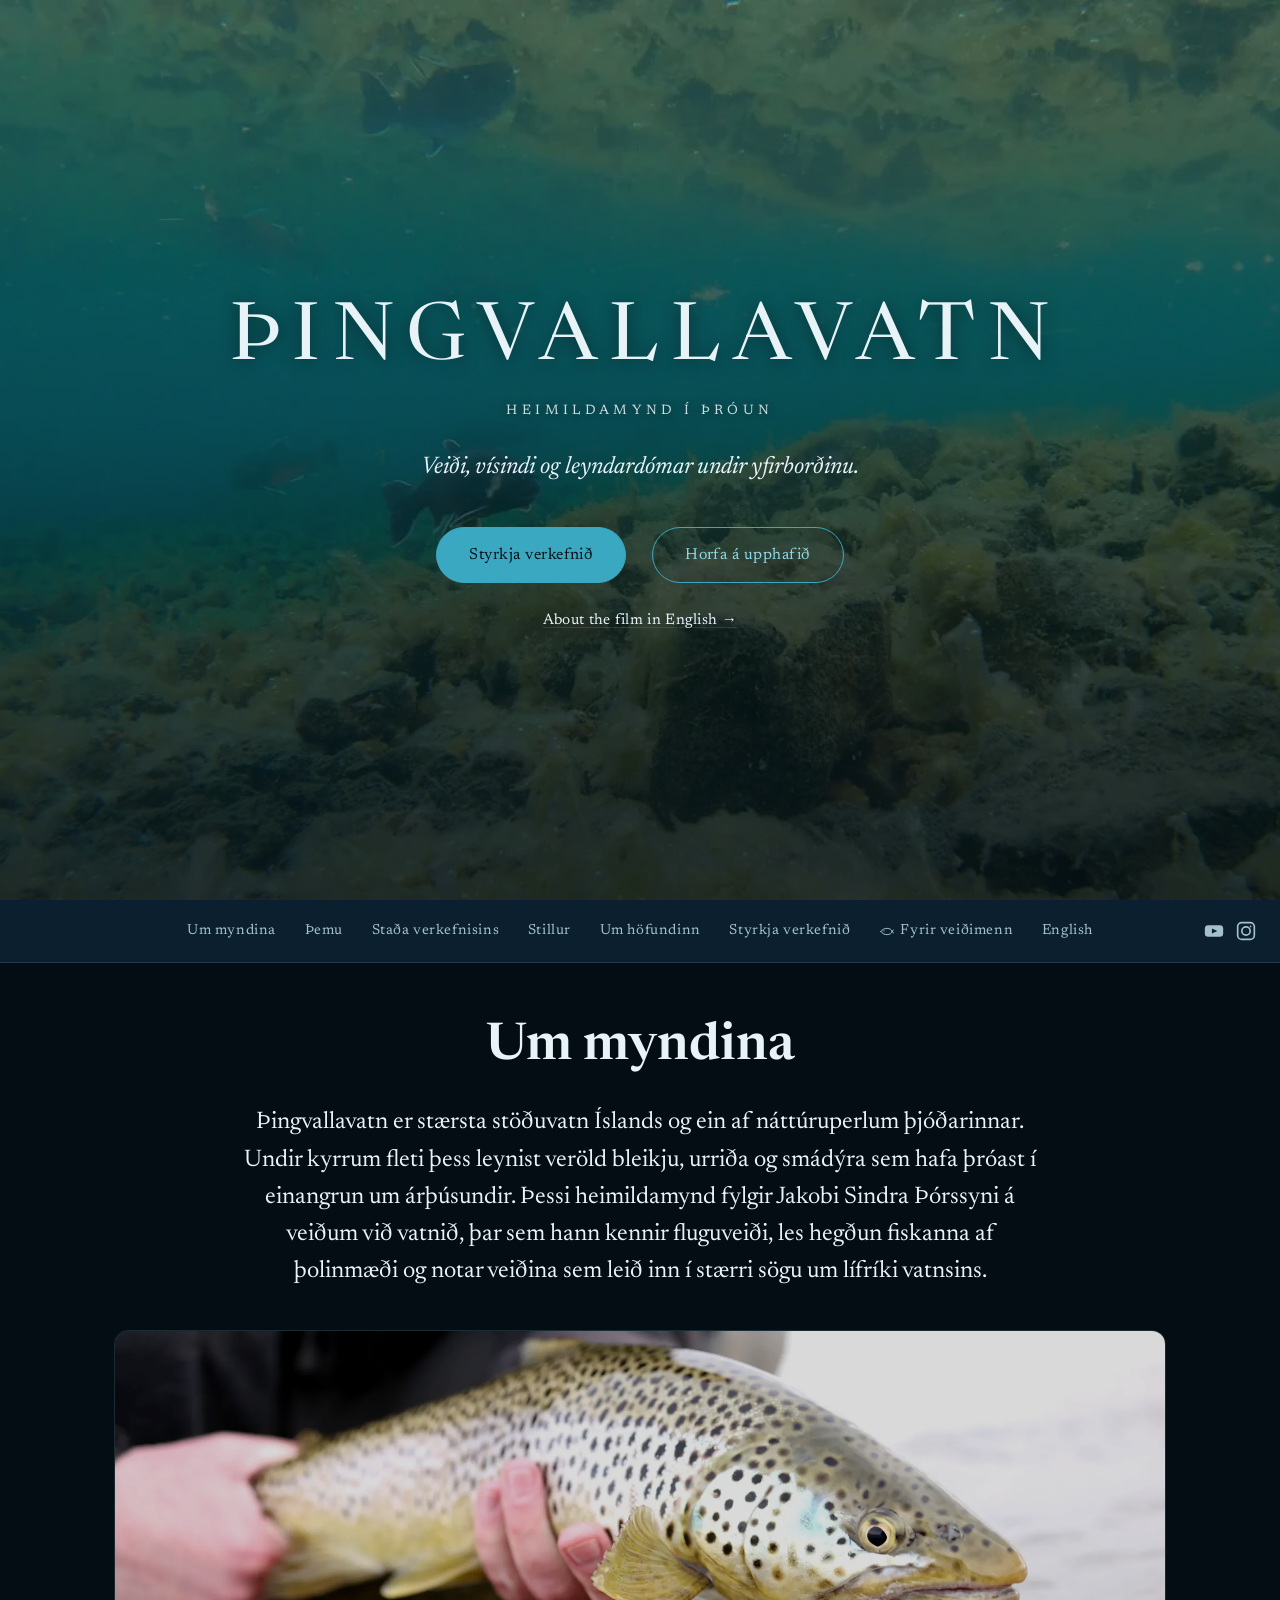
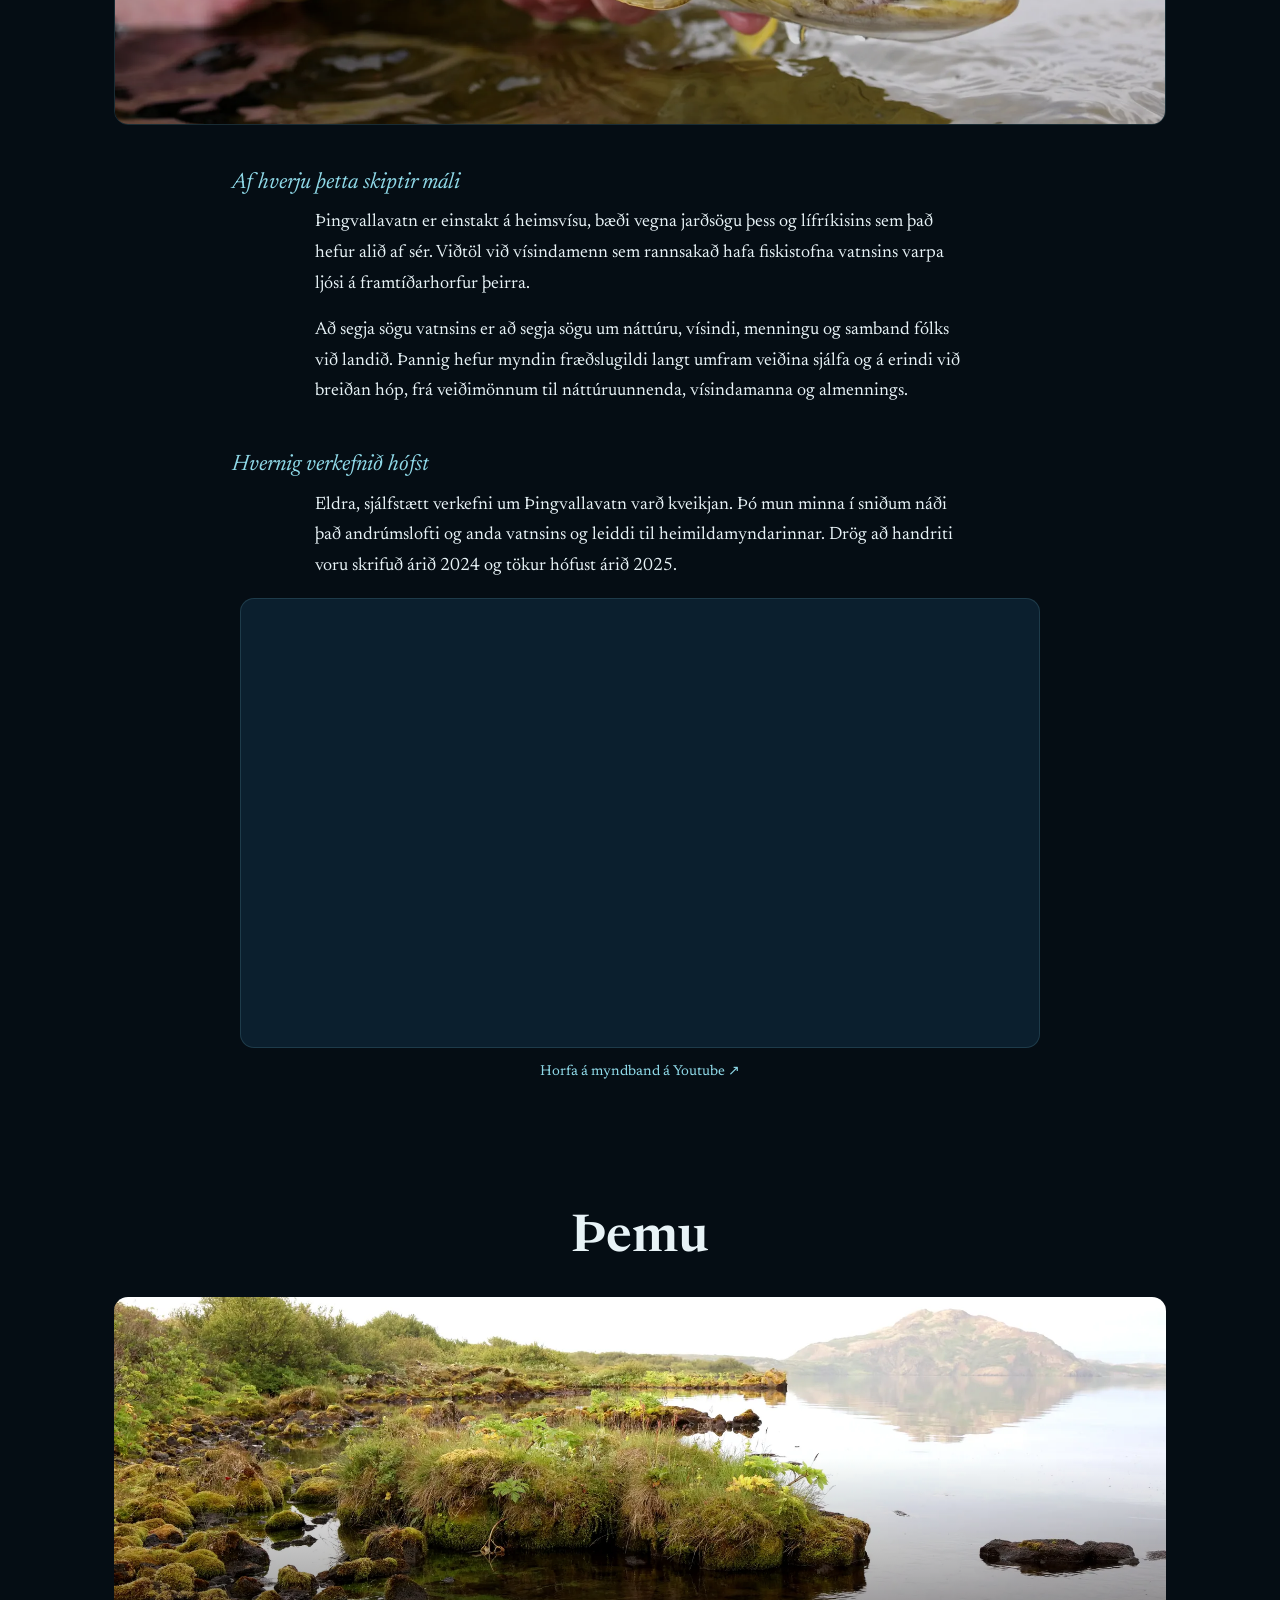
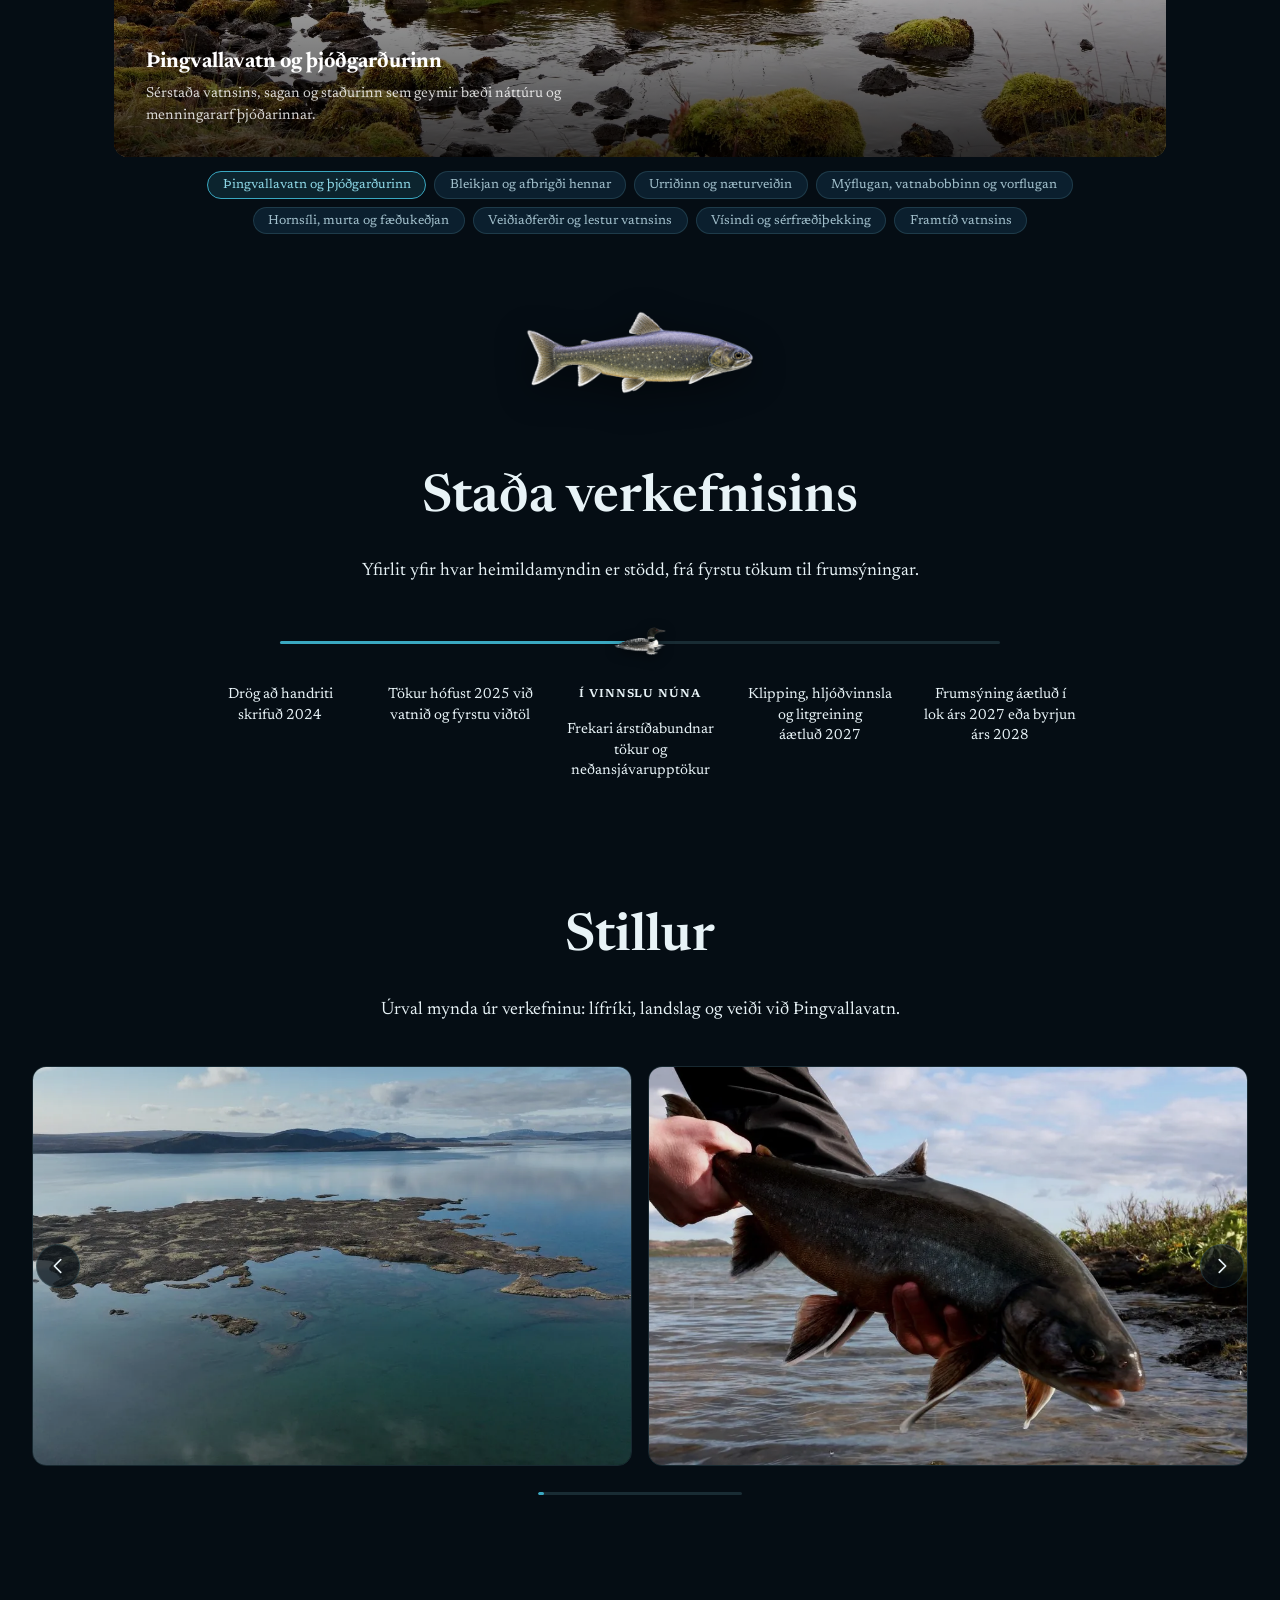
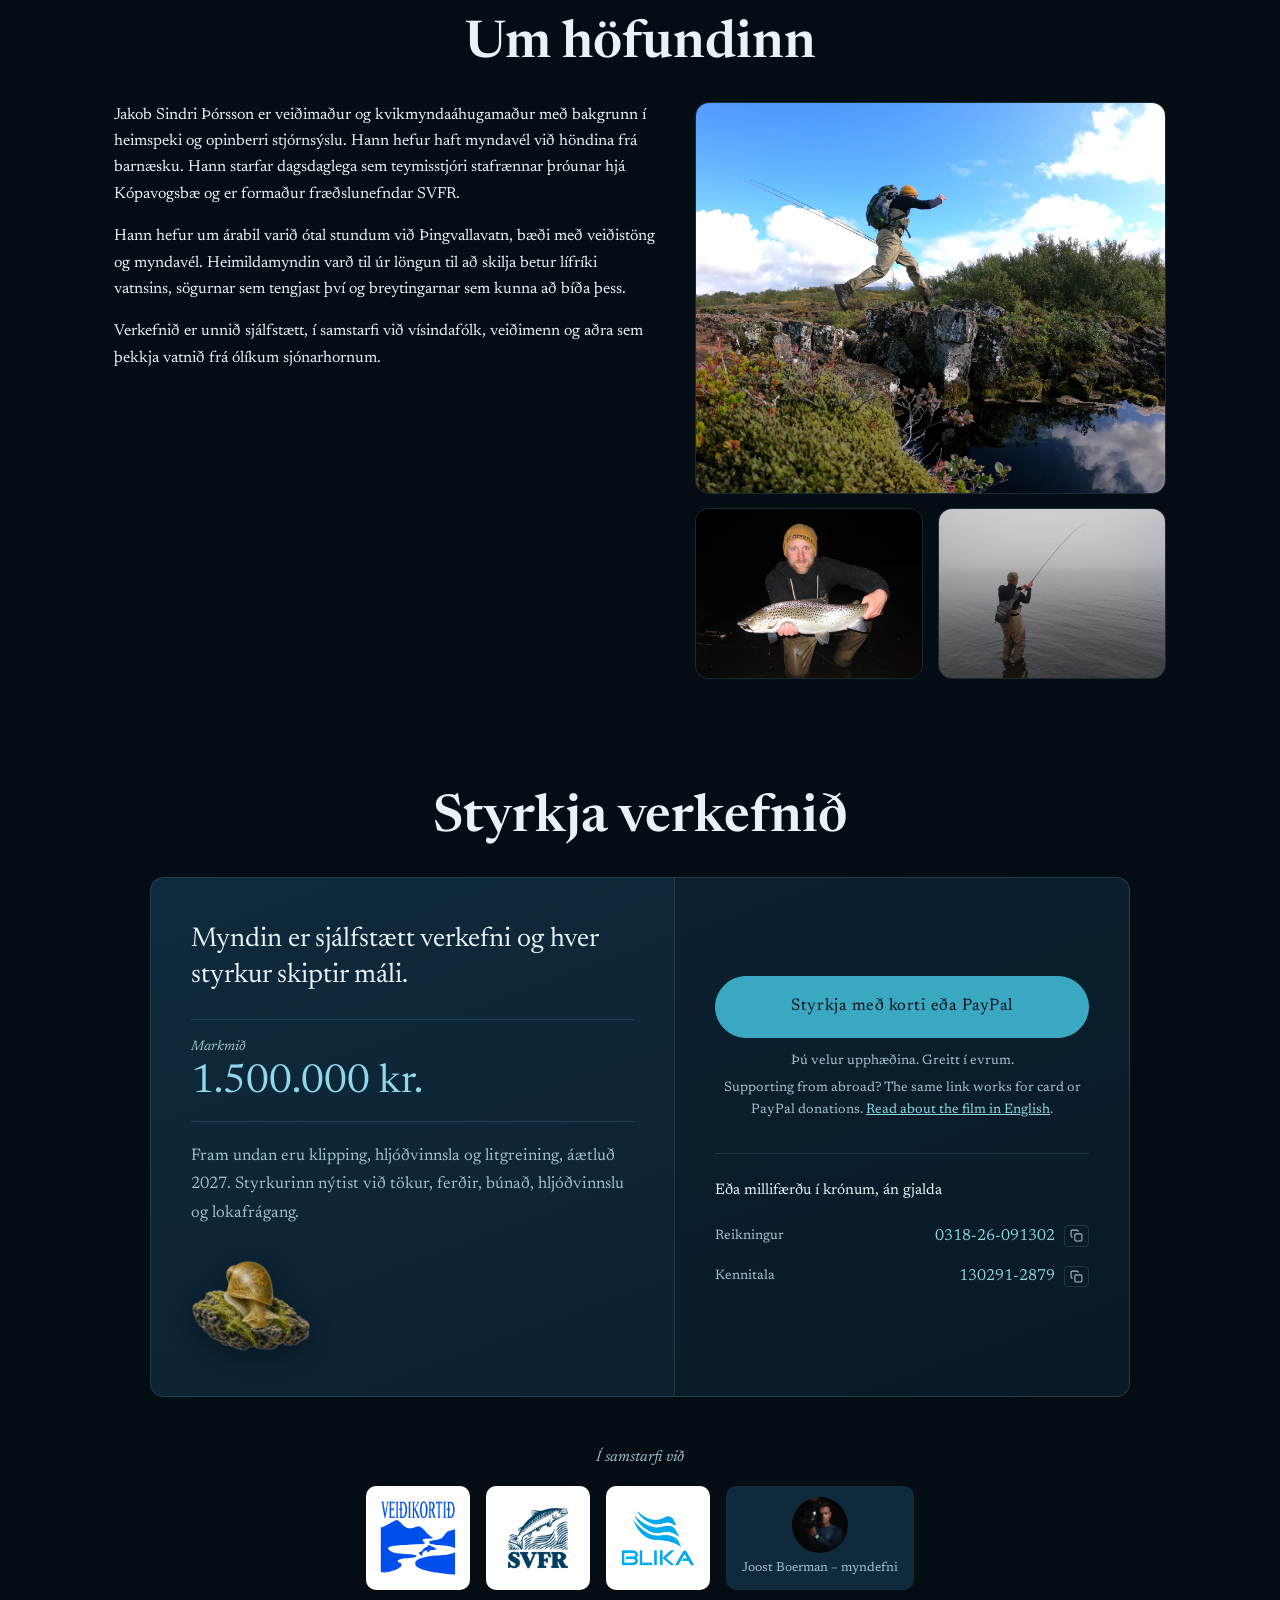
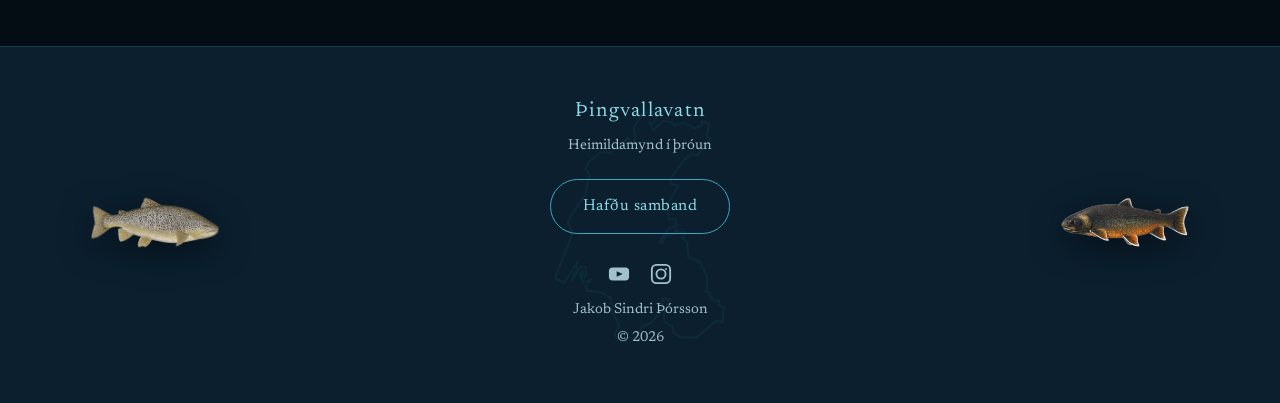
==== site/index.html @ a9719fe1 "Taka ut lysingu undir markmidi" ====
<!DOCTYPE html>
<html lang="is">
<head>
  <meta charset="UTF-8">
  <meta name="viewport" content="width=device-width, initial-scale=1.0">
  <meta name="referrer" content="strict-origin-when-cross-origin">
  <title>Heimildamynd um Þingvallavatn: veiði, vísindi og náttúra</title>
  <meta name="description" content="Heimildamynd í þróun um Þingvallavatn: veiðina, fágæt bleikjuafbrigði, urriðann og leyndardómar lífríkisins undir yfirborði eins merkasta stöðuvatns Íslands.">

  <meta property="og:site_name" content="Þingvallavatn">
  <meta property="og:title" content="Þingvallavatn: heimildamynd í þróun">
  <meta property="og:description" content="Veiði, vísindi og leyndardómar undir yfirborðinu: heimildamynd um lífríki, sögu og náttúru Þingvallavatns.">
  <meta property="og:image" content="https://jakobsindri-lang.github.io/thingvallavatn-documentary/assets/images/web/og-forsida.jpg">
  <meta property="og:image:type" content="image/jpeg">
  <meta property="og:image:width" content="1200">
  <meta property="og:image:height" content="630">
  <meta property="og:url" content="https://jakobsindri-lang.github.io/thingvallavatn-documentary/">
  <meta property="og:type" content="website">
  <meta property="og:locale" content="is_IS">

  <meta name="twitter:card" content="summary_large_image">
  <meta name="twitter:title" content="Þingvallavatn: heimildamynd í þróun">
  <meta name="twitter:description" content="Veiði, vísindi og leyndardómar undir yfirborðinu: heimildamynd um lífríki, sögu og náttúru Þingvallavatns.">
  <meta name="twitter:image" content="https://jakobsindri-lang.github.io/thingvallavatn-documentary/assets/images/web/og-forsida.jpg">

  <link rel="alternate" hreflang="is" href="https://jakobsindri-lang.github.io/thingvallavatn-documentary/">
  <link rel="alternate" hreflang="en" href="https://jakobsindri-lang.github.io/thingvallavatn-documentary/en/">
  <link rel="icon" type="image/svg+xml" href="assets/favicon.svg">
  <link rel="alternate icon" href="assets/favicon.ico">
  <link rel="preconnect" href="https://fonts.googleapis.com">
  <link rel="preconnect" href="https://fonts.gstatic.com" crossorigin>
  <link rel="stylesheet" href="https://fonts.googleapis.com/css2?family=Newsreader:ital,opsz,wght@0,6..72,400;0,6..72,600;0,6..72,700;1,6..72,400&display=swap">
  <link rel="stylesheet" href="style.css">
</head>
<body>
  <a class="skip-link" href="#um-myndina">Fara beint í efni</a>

  <header class="hero" id="hero">
    <video
      class="hero-video"
      muted
      loop
      playsinline
      preload="none"
      poster="assets/images/web/hero-video-poster.webp"
      aria-hidden="true"
    >
      <source data-src="assets/video/herobleikjur.mp4" type="video/mp4">
    </video>
    <script>
      (function () {
        var v = document.currentScript.previousElementSibling;
        if (!window.matchMedia("(prefers-reduced-motion: reduce)").matches) {
          var source = v.querySelector("source[data-src]");
          source.src = source.dataset.src;
          v.preload = "auto";
          v.load();
          v.play().catch(function () {});
        }
      })();
    </script>
    <div class="hero-content">
      <h1>Þingvallavatn</h1>
      <p class="hero-billing">Heimildamynd í þróun</p>
      <p class="subtitle">Veiði, vísindi og leyndardómar undir yfirborðinu.</p>
      <div class="hero-buttons">
        <!-- Aðalmarkmið síðunnar er fjármögnun: styrkhnappurinn er aðalhnappur.
             Aukahnappurinn sýnir efni strax; beina honum á teaser þegar hann er tilbúinn. -->
        <a href="#leggja-lid" id="hero-cta-primary" class="button button-primary">Styrkja verkefnið</a>
        <a href="#upphafid" class="button button-secondary" id="hero-play">Horfa á upphafið</a>
      </div>
      <!-- Erlendir gestir: valmyndartengillinn er utan skjás í síma, svo enska síðan fær líka tengil hér -->
      <p class="hero-lang"><a href="en/" class="hero-link" lang="en" hreflang="en">About the film in English →</a></p>
    </div>
  </header>

  <nav class="site-nav">
    <a href="#um-myndina">Um myndina</a>
    <a href="#themu">Þemu</a>
    <a href="#stada">Staða verkefnisins</a>
    <a href="#stillur">Stillur</a>
    <a href="#hofundur">Um höfundinn</a>
    <a href="#leggja-lid">Styrkja verkefnið</a>
    <a href="./veidimenn/" class="nav-crosslink">
      <svg width="15" height="15" viewBox="0 0 24 24" fill="none" stroke="currentColor" stroke-width="1.6" stroke-linecap="round" stroke-linejoin="round" aria-hidden="true" focusable="false">
        <path d="M3 12c2-3.2 6-5 10-5s7 1.8 8 5c-1 3.2-4 5-8 5s-8-1.8-10-5z"/>
        <path d="M21 12l2.2-2.6M21 12l2.2 2.6"/>
        <circle cx="8" cy="11" r="0.9" fill="currentColor" stroke="none"/>
      </svg>
      Fyrir veiðimenn
    </a>
    <!-- Stutt ensk síða fyrir erlenda gesti og styrktaraðila -->
    <a href="en/" lang="en" hreflang="en">English</a>
    <div class="nav-social">
      <a href="https://www.youtube.com/@jakobsindriorsson694" target="_blank" rel="noopener" aria-label="YouTube-rás verkefnisins" class="nav-social-link">
        <svg width="20" height="20" viewBox="0 0 24 24" aria-hidden="true" focusable="false">
          <rect x="1" y="5" width="22" height="14" rx="4" fill="currentColor"/>
          <polygon points="9.5,9 9.5,15 16,12" fill="var(--color-bg-alt)"/>
        </svg>
      </a>
      <a href="https://www.instagram.com/jakobflyfishing/" target="_blank" rel="noopener" aria-label="Instagram-síða verkefnisins" class="nav-social-link">
        <svg width="20" height="20" viewBox="0 0 24 24" fill="none" stroke="currentColor" stroke-width="2" aria-hidden="true" focusable="false">
          <rect x="2" y="2" width="20" height="20" rx="5"/>
          <circle cx="12" cy="12" r="5"/>
          <circle cx="17.5" cy="6.5" r="1" fill="currentColor" stroke="none"/>
        </svg>
      </a>
    </div>
  </nav>

  <main>
    <section class="section" id="um-myndina">
      <h2>Um myndina</h2>
      <p>
        Þingvallavatn er stærsta stöðuvatn Íslands og ein af náttúruperlum þjóðarinnar.
        Undir kyrrum fleti þess leynist veröld bleikju, urriða og smádýra sem hafa
        þróast í einangrun um árþúsundir. Þessi heimildamynd fylgir Jakobi Sindra
        Þórssyni á veiðum við vatnið, þar sem hann kennir fluguveiði, les hegðun
        fiskanna af þolinmæði og notar veiðina sem leið inn í stærri sögu um
        lífríki vatnsins.
      </p>

      <div class="section-banner">
        <picture>
          <source srcset="assets/images/web/um-myndina-banner.webp" type="image/webp">
          <img src="assets/images/web/um-myndina-banner.png" alt="Urriði úr Þingvallavatni" loading="lazy">
        </picture>
      </div>
      <h3 class="origin-heading">Af hverju þetta skiptir máli</h3>
      <p class="origin-text">
        Þingvallavatn er einstakt á heimsvísu, bæði vegna jarðsögu þess og
        lífríkisins sem það hefur alið af sér. Viðtöl við vísindamenn sem
        rannsakað hafa fiskistofna vatnsins varpa ljósi á framtíðarhorfur þeirra.
      </p>
      <p class="origin-text">
        Að segja sögu vatnsins er að segja sögu um náttúru, vísindi, menningu og
        samband fólks við landið. Þannig hefur myndin fræðslugildi langt umfram
        veiðina sjálfa og á erindi við breiðan hóp, frá veiðimönnum til
        náttúruunnenda, vísindamanna og almennings.
      </p>
      <h3 class="origin-heading">Hvernig verkefnið hófst</h3>
      <p class="origin-text">
        Eldra, sjálfstætt verkefni um Þingvallavatn varð kveikjan. Þó mun minna
        í sniðum náði það andrúmslofti og anda vatnsins og leiddi til
        heimildamyndarinnar. Drög að handriti voru skrifuð árið 2024 og
        tökur hófust árið 2025.
      </p>
      <div class="video-embed" id="upphafid">
        <iframe
          src="https://www.youtube-nocookie.com/embed/FMWEWH7FksA"
          title="Upphaf Þingvallavatn heimildamyndarinnar"
          loading="lazy"
          frameborder="0"
          referrerpolicy="strict-origin-when-cross-origin"
          allow="accelerometer; autoplay; clipboard-write; encrypted-media; gyroscope; picture-in-picture; web-share"
          allowfullscreen></iframe>
      </div>
      <p class="video-fallback">
        <a href="https://youtu.be/FMWEWH7FksA" target="_blank" rel="noopener">Horfa á myndband á Youtube ↗</a>
      </p>
    </section>

    <section class="section" id="themu">
      <h2>Þemu</h2>
      <div class="theme-carousel" id="theme-carousel" tabindex="0" role="region" aria-label="Þemu myndarinnar. Örvatakkar skipta um þema.">
        <div class="theme-main-card" id="theme-main-card">
          <img class="theme-card-img" id="theme-card-img"
               src="assets/images/web/theme-thjodgardur.webp"
               alt="Landslag við Þingvallavatn">
          <div class="theme-card-overlay" aria-hidden="true"></div>
          <div class="theme-card-content" id="theme-card-content" aria-live="polite">
            <h3 class="theme-card-title" id="theme-card-title">Þingvallavatn og þjóðgarðurinn</h3>
            <p class="theme-card-desc" id="theme-card-desc">Sérstaða vatnsins, sagan og staðurinn sem geymir bæði náttúru og menningararf þjóðarinnar.</p>
          </div>
        </div>
        <ul class="theme-name-list" id="theme-name-list"></ul>
      </div>
    </section>

    <div class="section-divider" aria-hidden="true">
      <img src="assets/illustrations/murta.png" alt="" width="540" height="198" loading="lazy">
    </div>

    <section class="section" id="stada">
      <h2>Staða verkefnisins</h2>
      <p class="section-intro">
        Yfirlit yfir hvar heimildamyndin er stödd, frá fyrstu tökum til frumsýningar.
      </p>

      <ol class="progress-timeline">
        <li class="progress-step is-done">
          <p class="progress-status sr-only">Lokið:</p>
          <p class="progress-label">Drög að handriti skrifuð 2024</p>
        </li>
        <li class="progress-step is-done">
          <p class="progress-status sr-only">Lokið:</p>
          <p class="progress-label">Tökur hófust 2025 við vatnið og fyrstu viðtöl</p>
        </li>
        <li class="progress-step is-current">
          <img class="progress-current-icon" src="assets/illustrations/himbrimi.png" alt="" aria-hidden="true" width="530" height="284" loading="lazy">
          <p class="progress-status">Í vinnslu núna</p>
          <p class="progress-label">Frekari árstíðabundnar tökur og neðansjávarupptökur</p>
        </li>
        <li class="progress-step is-upcoming">
          <p class="progress-status sr-only">Fram undan:</p>
          <p class="progress-label">Klipping, hljóðvinnsla og litgreining áætluð 2027</p>
        </li>
        <li class="progress-step is-upcoming">
          <p class="progress-status sr-only">Fram undan:</p>
          <p class="progress-label">Frumsýning áætluð í lok árs 2027 eða byrjun árs 2028</p>
        </li>
      </ol>
    </section>

    <section class="section gallery" id="stillur">
      <h2>Stillur</h2>
      <p class="section-intro">
        Úrval mynda úr verkefninu: lífríki, landslag og veiði við Þingvallavatn.
      </p>
      <div class="gallery-wrap" id="gallery-wrap" tabindex="0">
        <div class="gallery-scroll">
          <div class="gallery-item"><picture><source srcset="assets/images/web/stillur-ur-lofti-1.webp" type="image/webp"><img src="assets/images/web/stillur-ur-lofti-1.jpg" alt="Lambhagi"></picture></div>
          <div class="gallery-item"><picture><source srcset="assets/images/web/stillur-bleikja-5.webp" type="image/webp"><img src="assets/images/web/stillur-bleikja-5.jpg" alt="Kuðungableikja" loading="lazy"></picture></div>
          <div class="gallery-item"><picture><source srcset="assets/images/web/stillur-veidimadur-4.webp" type="image/webp"><img src="assets/images/web/stillur-veidimadur-4.jpg" alt="Glíma við sílableikju á Leirutá" loading="lazy"></picture></div>
          <div class="gallery-item"><picture><source srcset="assets/images/web/stillur-urridi-6.webp" type="image/webp"><img src="assets/images/web/stillur-urridi-6.jpg" alt="Urriði" loading="lazy"></picture></div>
          <div class="gallery-item"><picture><source srcset="assets/images/web/stillur-himbrimi.webp" type="image/webp"><img src="assets/images/web/stillur-himbrimi.jpg" alt="Himbrimi" loading="lazy"></picture></div>
          <div class="gallery-item"><picture><source srcset="assets/images/web/stillur-gaes.webp" type="image/webp"><img src="assets/images/web/stillur-gaes.jpg" alt="Gæs" loading="lazy"></picture></div>
          <div class="gallery-item"><picture><source srcset="assets/images/web/stillur-solsetur.webp" type="image/webp"><img src="assets/images/web/stillur-solsetur.jpg" alt="Sólsetur við Arnarfell" loading="lazy"></picture></div>
          <div class="gallery-item"><picture><source srcset="assets/images/web/stillur-bleikja-6.webp" type="image/webp"><img src="assets/images/web/stillur-bleikja-6.jpg" alt="Kuðungableikja á Langatanga" loading="lazy"></picture></div>
          <div class="gallery-item"><picture><source srcset="assets/images/web/stillur-veidimadur-1.webp" type="image/webp"><img src="assets/images/web/stillur-veidimadur-1.jpg" alt="Veiði á grynningum við Nautatanga" loading="lazy"></picture></div>
          <div class="gallery-item"><picture><source srcset="assets/images/web/stillur-urridi-haus.webp" type="image/webp"><img src="assets/images/web/stillur-urridi-haus.jpg" alt="Stór urriði sem fékkst í næturveiði" loading="lazy"></picture></div>
          <div class="gallery-item"><picture><source srcset="assets/images/web/stillur-kria.webp" type="image/webp"><img src="assets/images/web/stillur-kria.jpg" alt="Kría með unga" loading="lazy"></picture></div>
          <div class="gallery-item"><picture><source srcset="assets/images/web/stillur-bleikja-1.webp" type="image/webp"><img src="assets/images/web/stillur-bleikja-1.jpg" alt="Kuðungableikja í hrygningarbúningi" loading="lazy"></picture></div>
          <div class="gallery-item"><picture><source srcset="assets/images/web/stillur-toppfluga.webp" type="image/webp"><img src="assets/images/web/stillur-toppfluga.jpg" alt="Toppfluga, hluti af fæðukeðju vatnsins" loading="lazy"></picture></div>
          <div class="gallery-item"><picture><source srcset="assets/images/web/stillur-ur-lofti-2.webp" type="image/webp"><img src="assets/images/web/stillur-ur-lofti-2.jpg" alt="Þingvallavatn, Öxará og fjallahringurinn úr lofti" loading="lazy"></picture></div>
          <div class="gallery-item"><picture><source srcset="assets/images/web/stillur-urridi-4.webp" type="image/webp"><img src="assets/images/web/stillur-urridi-4.jpg" alt="Kuðungableikjur á riðbletti" loading="lazy"></picture></div>
          <div class="gallery-item"><picture><source srcset="assets/images/web/stillur-lomur.webp" type="image/webp"><img src="assets/images/web/stillur-lomur.jpg" alt="Lómur" loading="lazy"></picture></div>
          <div class="gallery-item"><picture><source srcset="assets/images/web/stillur-bleikja-7.webp" type="image/webp"><img src="assets/images/web/stillur-bleikja-7.jpg" alt="Kuðungableikja" loading="lazy"></picture></div>
          <div class="gallery-item"><picture><source srcset="assets/images/web/stillur-storsjor.webp" type="image/webp"><img src="assets/images/web/stillur-storsjor.jpg" alt="Breiðitangi í vonskuveðri að vori" loading="lazy"></picture></div>
          <div class="gallery-item"><picture><source srcset="assets/images/web/stillur-veidimadur-2.webp" type="image/webp"><img src="assets/images/web/stillur-veidimadur-2.jpg" alt="Bleikjurnar eru oft nálægt bakkanum" loading="lazy"></picture></div>
          <div class="gallery-item"><picture><source srcset="assets/images/web/stillur-urridi-i-vatni.webp" type="image/webp"><img src="assets/images/web/stillur-urridi-i-vatni.jpg" alt="Urriða sleppt aftur í Þingvallavatn" loading="lazy"></picture></div>
          <div class="gallery-item"><picture><source srcset="assets/images/web/stillur-odinshani-1.webp" type="image/webp"><img src="assets/images/web/stillur-odinshani-1.jpg" alt="Óðinshani" loading="lazy"></picture></div>
          <div class="gallery-item"><picture><source srcset="assets/images/web/stillur-urridi-naeturveidi.webp" type="image/webp"><img src="assets/images/web/stillur-urridi-naeturveidi.jpg" alt="Næturveiði að vori" loading="lazy"></picture></div>
          <div class="gallery-item"><picture><source srcset="assets/images/web/stillur-svifkrabbi.webp" type="image/webp"><img src="assets/images/web/stillur-svifkrabbi.jpg" alt="Svifkrabbi, hluti af lífríki vatnsins" loading="lazy"></picture></div>
          <div class="gallery-item"><picture><source srcset="assets/images/web/stillur-hraunbotn.webp" type="image/webp"><img src="assets/images/web/stillur-hraunbotn.jpg" alt="Botn Þingvallavatns úr lofti" loading="lazy"></picture></div>
          <div class="gallery-item"><picture><source srcset="assets/images/web/stillur-bleikja-3.webp" type="image/webp"><img src="assets/images/web/stillur-bleikja-3.jpg" alt="Stór hængur" loading="lazy"></picture></div>
          <div class="gallery-item"><picture><source srcset="assets/images/web/stillur-odinshani-2.webp" type="image/webp"><img src="assets/images/web/stillur-odinshani-2.jpg" alt="Óðinshanar" loading="lazy"></picture></div>
          <div class="gallery-item"><picture><source srcset="assets/images/web/stillur-urridi-2.webp" type="image/webp"><img src="assets/images/web/stillur-urridi-2.jpg" alt="Urriði" loading="lazy"></picture></div>
          <div class="gallery-item"><picture><source srcset="assets/images/web/stillur-veidimadur-3.webp" type="image/webp"><img src="assets/images/web/stillur-veidimadur-3.jpg" alt="Það er von á öllum veðuraðstæðum við veiðar í Þingvallavatni" loading="lazy"></picture></div>
          <div class="gallery-item"><picture><source srcset="assets/images/web/stillur-bleikja-4.webp" type="image/webp"><img src="assets/images/web/stillur-bleikja-4.jpg" alt="Sílableikja" loading="lazy"></picture></div>
          <div class="gallery-item"><picture><source srcset="assets/images/web/stillur-tungl.webp" type="image/webp"><img src="assets/images/web/stillur-tungl.jpg" alt="Tunglið yfir Þingvallavatni" loading="lazy"></picture></div>
          <div class="gallery-item"><picture><source srcset="assets/images/web/stillur-rjupa.webp" type="image/webp"><img src="assets/images/web/stillur-rjupa.jpg" alt="Rjúpa" loading="lazy"></picture></div>
          <div class="gallery-item"><picture><source srcset="assets/images/web/stillur-urridi-5.webp" type="image/webp"><img src="assets/images/web/stillur-urridi-5.jpg" alt="Kuðungableikja á grynningum" loading="lazy"></picture></div>
          <div class="gallery-item"><picture><source srcset="assets/images/web/stillur-bleikja-8.webp" type="image/webp"><img src="assets/images/web/stillur-bleikja-8.jpg" alt="Áberandi undirmynnt kuðungableikja" loading="lazy"></picture></div>
          <div class="gallery-item"><picture><source srcset="assets/images/web/stillur-stokkond.webp" type="image/webp"><img src="assets/images/web/stillur-stokkond.jpg" alt="Stokkönd að kafa eftir fæðu" loading="lazy"></picture></div>
          <div class="gallery-item"><picture><source srcset="assets/images/web/stillur-mus.webp" type="image/webp"><img src="assets/images/web/stillur-mus.jpg" alt="Mýsnar eru oft á stjá á nóttinni í Vatnskoti" loading="lazy"></picture></div>
          <div class="gallery-item"><picture><source srcset="assets/images/web/stillur-gjamurta.webp" type="image/webp"><img src="assets/images/web/stillur-gjamurta.jpg" alt="Dvergbleikja" loading="lazy"></picture></div>
          <div class="gallery-item"><picture><source srcset="assets/images/web/stillur-urridi-natt.webp" type="image/webp"><img src="assets/images/web/stillur-urridi-natt.jpg" alt="Urriði sem lét glepjast af stórri straumflugu" loading="lazy"></picture></div>
        </div>
      </div>
      <div class="gallery-progress" aria-hidden="true">
        <div class="gallery-progress-track">
          <div class="gallery-progress-thumb" id="gallery-progress-thumb"></div>
        </div>
      </div>
      <p class="sr-only" id="gallery-counter" aria-live="polite"></p>
    </section>

    <section class="section" id="hofundur">
      <h2>Um höfundinn</h2>
      <div class="author-layout">
        <div class="author-text">
          <p>
            Jakob Sindri Þórsson er veiðimaður og kvikmyndaáhugamaður með bakgrunn
            í heimspeki og opinberri stjórnsýslu. Hann hefur haft myndavél við
            höndina frá barnæsku. Hann starfar dagsdaglega sem teymisstjóri
            stafrænnar þróunar hjá Kópavogsbæ og er formaður fræðslunefndar SVFR.
          </p>
          <p>
            Hann hefur um árabil varið ótal stundum við Þingvallavatn, bæði með
            veiðistöng og myndavél. Heimildamyndin varð til úr löngun til að
            skilja betur lífríki vatnsins, sögurnar sem tengjast því og
            breytingarnar sem kunna að bíða þess.
          </p>
          <p>
            Verkefnið er unnið sjálfstætt, í samstarfi við vísindafólk,
            veiðimenn og aðra sem þekkja vatnið frá ólíkum sjónarhornum.
          </p>
        </div>
        <figure class="author-photos">
          <picture>
            <source srcset="assets/images/hlaupi%C3%B0%20%C3%BAt%20%C3%A1%20lambhaga.webp" type="image/webp">
            <img class="author-photo author-photo-main"
                 src="assets/images/hlaupið út á lambhaga.jpg"
                 alt="Jakob Sindri Þórsson stekkur yfir hraun með veiðistangir við Þingvallavatn"
                 width="3264" height="2776" loading="lazy">
          </picture>
          <div class="author-photo-pair">
            <picture>
              <source srcset="assets/images/veitt%20%C3%AD%20svartamyrkri.webp" type="image/webp">
              <img class="author-photo"
                   src="assets/images/veitt í svartamyrkri.jpg"
                   alt="Jakob Sindri Þórsson heldur á stórum urriða að lokinni næturveiði"
                   width="3345" height="2594" loading="lazy">
            </picture>
            <img class="author-photo"
                 src="assets/images/miðnæturveiði um hásumar.jpg"
                 alt="Jakob Sindri Þórsson við veiðar í kyrru vatni og þoku að sumarnóttu"
                 width="696" height="640" loading="lazy">
          </div>
        </figure>
      </div>
    </section>

    <section class="section support-section" id="leggja-lid">
      <h2>Styrkja verkefnið</h2>

      <!-- Ein eining: af hverju (vinstri) og hvernig (hægri). Í síma staflast hún í sömu röð. -->
      <div class="fund-panel">
        <div class="fund-why">
          <p class="fund-lead">Myndin er sjálfstætt verkefni og hver styrkur skiptir máli.</p>
          <!-- Fyrsta fjármögnunarmarkmið (án framvindu). Uppfæra hér og á en/index.html ef það breytist. -->
          <p class="fund-goal">
            <span class="fund-goal-label">Markmið</span>
            <span class="fund-goal-amount">1.500.000 kr.</span>
          </p>
          <p class="fund-text">
            Fram undan eru klipping, hljóðvinnsla og litgreining, áætluð 2027. Styrkurinn nýtist við
            tökur, ferðir, búnað, hljóðvinnslu og lokafrágang.
          </p>
          <img class="fund-art" src="assets/illustrations/vatnabobbi.png" alt="" width="520" height="400" aria-hidden="true" loading="lazy">
        </div>

        <div class="fund-how">
          <!-- PayPal-greiðslutengill (gefandi velur upphæð, í evrum). Aðalleiðin, og eina leiðin erlendis frá. -->
          <a href="https://www.paypal.com/ncp/payment/L2NRBYQLM6DH4" class="button button-primary fund-button" target="_blank" rel="noopener">
            Styrkja með korti eða PayPal
          </a>
          <p class="fund-note">Þú velur upphæðina. Greitt í evrum.</p>
          <p class="fund-note" lang="en">
            Supporting from abroad? The same link works for card or PayPal donations.
            <a href="en/">Read about the film in English</a>.
          </p>

          <!-- Millifærsla: aukaleið fyrir Íslendinga. Í krónum og án gjalda, ólíkt PayPal (evrur, gjald af hverri greiðslu). -->
          <div class="fund-transfer">
            <p class="fund-transfer-title">Eða millifærðu í krónum, án gjalda</p>
            <dl class="fund-account">
              <div class="fund-account-row">
                <dt>Reikningur</dt>
                <dd>
                  <span>0318-26-091302</span>
                  <button class="copy-btn" data-copy="0318-26-091302" aria-label="Afrita reikningsnúmer">
                    <svg width="13" height="13" viewBox="0 0 24 24" fill="none" stroke="currentColor" stroke-width="2" aria-hidden="true" focusable="false">
                      <rect x="9" y="9" width="13" height="13" rx="2"/>
                      <path d="M5 15H4a2 2 0 0 1-2-2V4a2 2 0 0 1 2-2h9a2 2 0 0 1 2 2v1"/>
                    </svg>
                  </button>
                </dd>
              </div>
              <div class="fund-account-row">
                <dt>Kennitala</dt>
                <dd>
                  <span>130291-2879</span>
                  <button class="copy-btn" data-copy="130291-2879" aria-label="Afrita kennitölu">
                    <svg width="13" height="13" viewBox="0 0 24 24" fill="none" stroke="currentColor" stroke-width="2" aria-hidden="true" focusable="false">
                      <rect x="9" y="9" width="13" height="13" rx="2"/>
                      <path d="M5 15H4a2 2 0 0 1-2-2V4a2 2 0 0 1 2-2h9a2 2 0 0 1 2 2v1"/>
                    </svg>
                  </button>
                </dd>
              </div>
            </dl>
          </div>
        </div>
      </div>

      <div class="partners-band">
        <p class="partners-eyebrow">Í samstarfi við</p>
        <div class="partner-logos">
          <a class="partner-logo" href="https://veidikortid.is/" target="_blank" rel="noopener">
            <img src="assets/images/web/partner-veidikortid.png" alt="Veiðikortið" width="887" height="869" loading="lazy">
          </a>
          <a class="partner-logo" href="https://svfr.is/" target="_blank" rel="noopener">
            <img src="assets/images/web/partner-svfr.png" alt="Stangaveiðifélag Reykjavíkur" width="440" height="440" loading="lazy">
          </a>
          <a class="partner-logo" href="https://www.blika.is/" target="_blank" rel="noopener">
            <img src="assets/images/web/partner-blika.png" alt="Blika" width="600" height="455" loading="lazy">
          </a>
          <a class="partner-logo partner-person" href="https://www.youtube.com/@nomadicdutchman" target="_blank" rel="noopener">
            <img src="assets/images/web/partner-nomadicdutchman.jpg" alt="Joost Boerman (NomadicDutchman)" width="900" height="900" loading="lazy">
            <span>Joost Boerman &ndash; myndefni</span>
          </a>
        </div>
      </div>
    </section>

  </main>

  <footer class="site-footer" id="samband">
    <!-- Þingvallavatn lake outline: background mark. Real coastline, see assets/illustrations/thingvallavatn.svg -->
    <div class="footer-lake" aria-hidden="true">
      <svg viewBox="0 0 357.1 480" fill="none" stroke="currentColor" stroke-width="4.5" stroke-linecap="round" stroke-linejoin="round">
        <path d="M 33.2,221.5 L 26.8,234.2 L 36.5,258.6 L 0.0,351.2 L 19.6,361.2 L 47.0,317.7 L 42.3,328.2 L 47.8,329.6 L 35.5,356.1 L 55.8,325.7 L 65.9,329.1 L 64.4,348.6 L 57.2,348.1 L 58.2,336.0 L 51.9,343.3 L 59.0,361.4 L 76.4,353.8 L 64.0,370.1 L 68.0,378.4 L 98.1,381.5 L 118.2,393.8 L 116.4,404.4 L 122.5,409.6 L 118.5,420.8 L 135.4,450.9 L 125.3,470.2 L 130.5,477.7 L 163.2,477.5 L 174.5,468.9 L 183.4,452.5 L 200.8,446.2 L 220.4,424.7 L 227.0,395.2 L 240.9,396.7 L 228.3,428.4 L 230.2,442.8 L 245.8,452.8 L 250.7,467.1 L 262.3,475.6 L 296.6,476.6 L 337.9,441.7 L 351.6,444.0 L 354.7,414.2 L 343.6,406.7 L 345.7,398.5 L 335.1,399.1 L 324.2,389.3 L 324.7,381.8 L 316.0,379.0 L 320.0,376.0 L 319.4,347.0 L 304.1,318.3 L 280.4,307.8 L 277.4,275.9 L 267.6,266.6 L 274.0,254.1 L 258.1,254.7 L 254.6,247.4 L 249.9,259.0 L 233.3,263.1 L 224.3,278.0 L 218.4,275.8 L 239.2,246.9 L 259.4,238.9 L 254.4,237.8 L 252.2,226.2 L 238.6,228.6 L 236.6,204.2 L 232.3,202.0 L 259.0,157.4 L 245.1,154.0 L 241.0,144.3 L 271.3,103.2 L 286.7,90.2 L 298.4,93.5 L 322.8,65.7 L 324.9,59.6 L 318.6,51.8 L 323.4,25.4 L 307.5,22.3 L 309.5,28.9 L 294.1,37.3 L 269.7,24.6 L 249.9,31.0 L 247.7,24.9 L 226.9,20.9 L 206.3,40.3 L 197.5,24.8 L 206.3,26.2 L 208.4,18.7 L 214.0,19.9 L 212.5,7.2 L 206.6,5.2 L 211.2,2.2 L 185.1,4.6 L 165.0,36.5 L 168.8,52.5 L 165.2,69.4 L 158.1,68.9 L 152.3,56.3 L 142.0,70.3 L 129.1,79.4 L 124.0,76.7 L 116.3,88.2 L 97.4,87.3 L 71.7,106.6 L 64.1,122.6 L 72.4,133.6 L 64.3,174.5 L 33.5,221.1 Z"/>
      </svg>
    </div>
    <div class="footer-frame">
      <div class="footer-fish-pair" aria-hidden="true">
        <img class="footer-fish footer-fish-left" src="assets/illustrations/storurridi.png" alt="" width="570" height="224" loading="lazy">
        <img class="footer-fish footer-fish-right" src="assets/illustrations/bleikja.png" alt="" width="475" height="184" loading="lazy">
      </div>
      <div class="footer-content">
        <p class="footer-title">Þingvallavatn</p>
        <p>Heimildamynd í þróun</p>
        <a href="mailto:jakobsindri@gmail.com?subject=%C3%9Eingvallavatn%20heimildamynd" class="button button-secondary footer-contact">Hafðu samband</a>
        <div class="footer-social">
          <a href="https://www.youtube.com/@jakobsindriorsson694" target="_blank" rel="noopener" aria-label="YouTube">
            <svg class="social-icon" viewBox="0 0 24 24" aria-hidden="true">
              <rect x="1" y="5" width="22" height="14" rx="4" fill="currentColor"/>
              <polygon points="9.5,9 9.5,15 16,12" fill="var(--color-bg-alt)"/>
            </svg>
          </a>
          <a href="https://www.instagram.com/jakobflyfishing/" target="_blank" rel="noopener" aria-label="Instagram">
            <svg class="social-icon" viewBox="0 0 24 24" fill="none" stroke="currentColor" stroke-width="2" aria-hidden="true">
              <rect x="2" y="2" width="20" height="20" rx="5"/>
              <circle cx="12" cy="12" r="5"/>
              <circle cx="17.5" cy="6.5" r="1" fill="currentColor" stroke="none"/>
            </svg>
          </a>
        </div>
        <p>Jakob Sindri Þórsson</p>
        <p>&copy; 2026</p>
      </div>
    </div>
  </footer>

  <script src="script.js"></script>
</body>
</html>
---- site/style.css ----
:root {
  --color-bg: #050d14;
  --color-bg-alt: #0b1f2e;
  --color-bg-card: #0f2a3d;
  --color-accent: #3aa8c1;
  --color-accent-light: #8fd9e8;
  --color-accent-soft: rgba(58, 168, 193, 0.15);
  --color-text: #e8f3f7;
  --color-text-muted: #a3c1cd;
  --color-warning: #d9665a;
  --color-warning-soft: rgba(217, 102, 90, 0.15);
  --max-width: 1100px;
  --radius: 14px;
  --border-soft: rgba(143, 217, 232, 0.15);
}

* {
  margin: 0;
  padding: 0;
  box-sizing: border-box;
}

html {
  scroll-behavior: smooth;
  -webkit-text-size-adjust: 100%;
  text-size-adjust: 100%;
}

body {
  font-family: 'Newsreader', Georgia, "Times New Roman", serif;
  font-optical-sizing: auto;
  background-color: var(--color-bg);
  color: var(--color-text);
  line-height: 1.65;
}

/* Fyrirsagnir brotna jafnt; meginmál forðast stök orð í síðustu línu */
h1, h2, h3 {
  text-wrap: balance;
}

p {
  text-wrap: pretty;
}

/* Tenglar á hluta (valmynd, „Fara beint í efni“) lenda fyrir neðan föstu valmyndina, ekki undir henni */
.section,
.video-embed {
  scroll-margin-top: 72px;
}

/* `hidden` á alltaf að fela, líka þegar klasi setur display: flex (t.d. dagahnappar veiðispár) */
[hidden] {
  display: none !important;
}

/* Hoppa yfir valmyndina með lyklaborði: falinn þar til hann fær fókus */
.skip-link {
  position: absolute;
  left: 1rem;
  top: 0;
  z-index: 100;
  padding: 0.7rem 1.1rem;
  background: var(--color-accent);
  color: var(--color-bg);
  border-radius: 0 0 8px 8px;
  text-decoration: none;
  transform: translateY(-110%);
  transition: transform 0.2s ease;
}

.skip-link:focus {
  transform: translateY(0);
  outline: 2px solid var(--color-text);
  outline-offset: 2px;
}

/* Hnappar erfa ekki letur sjálfkrafa — án þessa birtast þeir í kerfisletri */
button {
  font-family: inherit;
}

/* Hero */
.hero {
  position: relative;
  min-height: 100vh;
  display: flex;
  align-items: center;
  justify-content: center;
  text-align: center;
  background:
    linear-gradient(180deg, rgba(3, 9, 15, 0.8) 0%, rgba(10, 35, 52, 0.6) 45%, rgba(18, 58, 82, 0.7) 100%),
    url("assets/images/web/hero-sunset.webp");
  background-size: cover;
  background-position: center;
  background-repeat: no-repeat;
  overflow: hidden;
  padding: 6rem 1.5rem 4rem;
}
.hero-compact {
  min-height: 55vh;
}

/* Í síma á spáin að sjást sem fyrst: lægri hero á veiðisíðunni */
@media (max-width: 600px) {
  .hero.hero-compact {
    min-height: 34vh;
  }
}

.hero::after {
  content: "";
  position: absolute;
  inset: 0;
  background: linear-gradient(to bottom, rgba(4, 15, 24, 0.32) 0%, rgba(4, 15, 24, 0.78) 100%);
  z-index: 1;
  pointer-events: none;
}

.hero-video {
  position: absolute;
  inset: 0;
  width: 100%;
  height: 100%;
  object-fit: cover;
  object-position: center;
  z-index: 0;
}

@media (max-width: 480px) {
  .hero-video {
    object-position: 60% center;
  }
}

.hero-content {
  position: relative;
  z-index: 2;
  max-width: 900px;
  min-width: 0;
  margin: 0 auto;
}

/* Titill eins og á upphafsskilti kvikmyndar: hástafir, vítt bil, ljós texti, enginn ljómi.
   Skuggi með hliðrun heldur titlinum læsilegum yfir myndbandinu. */
/* Stærðin er valin svo ÞINGVALLAVATN (13 stafir með víðu bili, um 10,4em) komist í eina línu
   innan 900px reitsins á öllum breiddum. Aldrei brjóta orð í miðju: það gaf „ÞINGVALLAVAT / N“. */
.hero-content h1 {
  font-size: clamp(1.9rem, 6.2vw, 5rem);
  line-height: 1.05;
  text-transform: uppercase;
  letter-spacing: 0.16em;
  margin-right: -0.16em; /* vega upp bilið eftir síðasta staf svo titillinn sé sjónrænt miðjaður */
  font-weight: 400;
  color: var(--color-text);
  text-shadow: 0 2px 18px rgba(0, 0, 0, 0.45);
}

/* „Heimildamynd í þróun“ undir titlinum, eins og lína á kvikmyndaplakati */
.hero-billing {
  margin-top: 1.1rem;
  font-size: 0.85rem;
  text-transform: uppercase;
  letter-spacing: 0.32em;
  color: var(--color-text);
  opacity: 0.88;
  text-shadow: 0 1px 10px rgba(0, 0, 0, 0.5);
}

.hero-content .subtitle {
  margin-top: 1.6rem;
  font-size: clamp(1.1rem, 3vw, 1.5rem);
  color: var(--color-text);
  font-style: italic;
}

.hero-description {
  margin-top: 1.5rem;
  color: var(--color-text-muted);
  font-size: 1rem;
  max-width: 60ch;
  margin-left: auto;
  margin-right: auto;
}

.hero-buttons {
  margin-top: 2.5rem;
  display: flex;
  flex-wrap: wrap;
  align-items: center;
  justify-content: center;
  gap: 1rem 1.6rem;
}

.hero-lang {
  margin-top: 1.5rem;
}

/* Buttons */
.button {
  display: inline-block;
  padding: 0.85rem 2rem;
  border-radius: 999px;
  text-decoration: none;
  font-size: 1rem;
  letter-spacing: 0.03em;
  transition: background-color 0.3s ease, color 0.3s ease, border-color 0.3s ease;
  border: 1px solid transparent;
  cursor: pointer;
  font-family: inherit;
}

.button:focus-visible {
  outline: 2px solid var(--color-accent);
  outline-offset: 3px;
}

.button-primary {
  background-color: var(--color-accent);
  color: var(--color-bg);
  border-color: var(--color-accent);
}

.button-primary:hover {
  background-color: var(--color-accent-light);
  border-color: var(--color-accent-light);
}

/* Þriðja stigs hlekkur: minna áberandi en .button-secondary, t.d. "Fyrir veiðimenn" í hero */
.hero-link {
  display: inline-flex;
  align-items: center;
  gap: 0.3rem;
  color: var(--color-text);
  text-decoration: underline;
  text-underline-offset: 3px;
  text-decoration-color: var(--border-soft);
  font-size: 0.95rem;
  letter-spacing: 0.02em;
  transition: color 0.2s ease, text-decoration-color 0.2s ease;
}

.hero-link:hover {
  color: var(--color-accent-light);
  text-decoration-color: var(--color-accent-light);
}

.hero-link:focus-visible {
  outline: 2px solid var(--color-accent);
  outline-offset: 3px;
  border-radius: 2px;
}

.button-secondary {
  background-color: transparent;
  color: var(--color-accent-light);
  border-color: var(--color-accent);
}

.button-secondary:hover {
  background-color: var(--color-accent-soft);
  border-color: var(--color-accent-light);
}

/* Navigation */
.site-nav {
  display: flex;
  flex-wrap: wrap;
  justify-content: center;
  gap: 1.8rem;
  padding: 1.2rem 1rem;
  background-color: var(--color-bg-alt);
  position: sticky;
  top: 0;
  z-index: 10;
  border-bottom: 1px solid var(--border-soft);
}

.site-nav a {
  color: var(--color-text-muted);
  text-decoration: none;
  font-size: 0.9rem;
  letter-spacing: 0.04em;
  transition: color 0.3s ease;
}

.site-nav a:hover {
  color: var(--color-accent-light);
}
.site-nav a:focus-visible {
  color: var(--color-accent-light);
  outline: 2px solid var(--color-accent);
  outline-offset: 3px;
}

.nav-crosslink {
  display: inline-flex;
  align-items: center;
  gap: 0.4rem;
}

.nav-social {
  position: absolute;
  right: 1.5rem;
  top: 50%;
  transform: translateY(-50%);
  display: flex;
  align-items: center;
  gap: 0.75rem;
}

.nav-social-link {
  position: relative;
  display: flex;
  align-items: center;
  color: var(--color-text-muted);
  transition: color 0.2s;
  border-radius: 3px;
}

/* Táknin eru 20px en snertisvæðið um 40px, án þess að breyta útlitinu */
.nav-social-link::after {
  content: "";
  position: absolute;
  inset: -10px;
}
.nav-social-link:hover {
  color: var(--color-accent-light);
}
.nav-social-link:focus-visible {
  color: var(--color-accent-light);
  outline: 2px solid var(--color-accent);
  outline-offset: 3px;
}

/* Sections */
.section {
  max-width: var(--max-width);
  margin: 0 auto;
  padding: 3.5rem 1.5rem;
}

/* Hver hluti opnar á stórri, miðjaðri fyrirsögn í ljósum texta. Síðan er hugsuð á einum miðás,
   svo myndasafn og kort í fullri breidd raska ekki línum. Blágræni liturinn er geymdur fyrir
   tengla, hnappa og millifyrirsagnir. */
.section h2 {
  font-size: clamp(2rem, 5vw, 3.25rem);
  line-height: 1.1;
  color: var(--color-text);
  margin-bottom: 1.75rem;
  font-weight: 600;
  letter-spacing: 0;
  text-align: center;
}

/* Fyrirsagnir inni í spjöldum haldast miðjaðar eins og efnið í kring */
.support-card h2 {
  text-align: center;
}

.section p {
  margin-bottom: 1rem;
  color: var(--color-text);
  max-width: 70ch;
  margin-left: auto;
  margin-right: auto;
}

/* Lesmál: stærra letur í miðjuðum dálki (um 65 stafir á línu), vinstrijafnað innan hans svo
   lengri texti lesist vel. Stuttir inngangar eru miðjaðir eins og fyrirsögnin. */
.section > p:not([class]),
.section > .origin-text,
.section > .section-intro {
  font-size: 1.125rem;
  line-height: 1.7;
  max-width: 65ch;
  margin-left: auto;
  margin-right: auto;
  text-align: left;
}

.section > .section-intro {
  text-align: center;
}

/* Fyrsta málsgrein um myndina er inngangur, eins og opnunarorð í mynd: stærri og víðari */
#um-myndina > h2 + p {
  font-size: clamp(1.25rem, 2.2vw, 1.5rem);
  line-height: 1.55;
  max-width: 34em;
  margin-bottom: 2.5rem;
  text-align: center;
}

.section-intro {
  text-align: center;
  color: var(--color-text-muted);
  max-width: 60ch;
  margin: 0 auto 2.5rem;
}

.section > .section-intro {
  margin-bottom: 2.5rem;
}

/* Staða verkefnisins: framvindulína */
.progress-timeline {
  list-style: none;
  display: grid;
  grid-template-columns: repeat(5, 1fr);
  position: relative;
  max-width: 900px;
  margin: 2.5rem auto 0;
  padding: 0.9rem 0 0;
}

.progress-timeline::before,
.progress-timeline::after {
  content: "";
  position: absolute;
  top: 0.9rem;
  height: 3px;
  border-radius: 999px;
}

.progress-timeline::before {
  left: 10%;
  right: 10%;
  background: var(--border-soft);
}

.progress-timeline::after {
  left: 10%;
  width: 40%;
  background: var(--color-accent);
}

.progress-step {
  position: relative;
  display: flex;
  flex-direction: column;
  align-items: center;
  text-align: center;
  padding: 2.75rem 0.6rem 0;
}

/* Himbrimi kemur í staðinn fyrir punkt á "í vinnslu"-skrefinu — hin skrefin
   fá engan punkt, bara línuna sjálfa og textann. Staðsett með position:absolute
   svo nærvera/fjarvera myndarinnar hnikar ekki til textanum í hinum skrefunum. */
.progress-current-icon {
  position: absolute;
  top: 0;
  left: 50%;
  transform: translate(-50%, -50%);
  width: 52px;
  height: auto;
  filter: drop-shadow(0 3px 6px rgba(0, 0, 0, 0.55));
  z-index: 1;
}

.progress-status {
  font-size: 0.72rem;
  text-transform: uppercase;
  letter-spacing: 0.08em;
  font-weight: 600;
  color: var(--color-accent-light);
  margin: 0 0 0.4rem;
  max-width: none;
}

.progress-label {
  font-size: 0.92rem;
  color: var(--color-text-muted);
  line-height: 1.4;
  margin: 0;
  max-width: none;
}

.progress-step.is-done .progress-label,
.progress-step.is-current .progress-label {
  color: var(--color-text);
}

@media (max-width: 700px) {
  .progress-timeline {
    grid-template-columns: 1fr;
    gap: 1.6rem;
    max-width: 340px;
    padding: 0 0.5rem 0 3.25rem;
  }

  .progress-timeline::before,
  .progress-timeline::after {
    top: 0;
    left: 1.25rem;
    width: 3px;
    height: auto;
  }

  .progress-timeline::before {
    bottom: 0;
    right: auto;
  }

  .progress-timeline::after {
    height: 50%;
    width: 3px;
  }

  .progress-step {
    display: block;
    text-align: left;
    padding: 0;
  }

  .progress-current-icon {
    top: 50%;
    left: -2rem;
  }
}

/* Um höfundinn */
.author-layout {
  display: grid;
  grid-template-columns: 1.15fr 1fr;
  gap: 2.5rem;
  align-items: start; /* textinn byrjar strax undir fyrirsögninni (lóðrétt miðjun skildi eftir stórt autt bil) */
}

.author-text p {
  margin-left: 0;
  margin-right: 0;
  max-width: none;
}

.author-photos {
  display: grid;
  gap: 0.9rem;
  margin: 0;
}

.author-photo {
  display: block;
  width: 100%;
  height: auto;
  object-fit: cover;
  border-radius: var(--radius);
  border: 1px solid var(--border-soft);
}

.author-photo-main {
  aspect-ratio: 6 / 5;
  object-position: 48% 38%;
}

.author-photo-pair {
  display: grid;
  grid-template-columns: 1fr 1fr;
  gap: 0.9rem;
}

.author-photo-pair .author-photo {
  aspect-ratio: 4 / 3;
}

.author-photo-pair .author-photo:nth-child(1) {
  object-position: 50% 42%;
}

.author-photo-pair .author-photo:nth-child(2) {
  object-position: 40% 60%;
}

@media (max-width: 860px) {
  .author-layout {
    grid-template-columns: 1fr;
  }
}

/* Interactive map */
.map-section {
  max-width: 1280px;
}

.map-layout {
  display: grid;
  grid-template-columns: minmax(0, 1.45fr) minmax(280px, 0.55fr);
  gap: 1.5rem;
  align-items: stretch;
}

.map-frame,
.map-info {
  border: 1px solid var(--border-soft);
  border-radius: var(--radius);
  background-color: var(--color-bg-card);
}

.map-frame {
  overflow: hidden;
  min-height: 420px;
}

.interactive-map-svg {
  width: 100%;
  height: 100%;
  min-height: 420px;
  display: flex;
  align-items: center;
  justify-content: center;
  background:
    linear-gradient(180deg, rgba(143, 217, 232, 0.08), transparent 35%),
    var(--color-bg-alt);
}

.interactive-map-svg svg {
  width: 100%;
  height: 100%;
  min-height: 420px;
  display: block;
  overflow: hidden;
}

.interactive-map-svg .ornefni {
  display: none;
}

.interactive-map-svg .ornefni-halo {
  display: none;
}

.interactive-map-svg .map-point {
  cursor: pointer;
  fill: rgba(232, 243, 247, 0.88);
  stroke: #16313c;
  stroke-width: 1.5;
  outline: none;
  transition: fill 0.2s ease, stroke 0.2s ease, filter 0.2s ease, r 0.2s ease;
}


/* Ósýnilegt snertisvæði undir hverjum punkti; sveima yfir því lýsir punktinn upp */
.interactive-map-svg .map-hit {
  fill: transparent;
  stroke: none;
  cursor: pointer;
  pointer-events: all;
}

.interactive-map-svg .map-hit:hover + .map-point,
.interactive-map-svg .map-point:hover,
.interactive-map-svg .map-point:focus {
  fill: #ffffff;
  stroke: var(--color-accent);
  r: 5;
  filter: drop-shadow(0 0 5px rgba(143, 217, 232, 0.9));
}

.interactive-map-svg .map-point.is-active {
  fill: var(--color-accent);
  stroke: #ffffff;
  r: 6;
  filter: drop-shadow(0 0 7px rgba(143, 217, 232, 0.95));
}

.map-status {
  color: var(--color-text-muted);
  text-align: center;
  margin: 0;
}

.map-info {
  padding: 1.5rem;
  display: flex;
  flex-direction: column;
  min-height: 420px;
}

.map-kicker {
  color: var(--color-text-muted);
  font-size: 0.8rem;
  letter-spacing: 0.08em;
  margin: 0 0 0.35rem;
  text-transform: uppercase;
  max-width: none;
}

.map-info h3 {
  color: var(--color-accent-light);
  font-size: 1.55rem;
  font-weight: 400;
  margin-bottom: 0.75rem;
}

.map-info p {
  color: var(--color-text);
  font-size: 0.95rem;
  max-width: none;
  margin: 0 0 1rem;
}

.map-info #map-description a {
  color: var(--color-accent-light);
  text-decoration: none;
}

.map-info #map-description a:hover {
  text-decoration: underline;
}

.map-info #map-description ul {
  padding-left: 1.2rem;
  margin: 0 0 1rem;
}

.map-info #map-description li {
  margin-bottom: 0.4rem;
}

.map-info #map-description li:last-child {
  margin-bottom: 0;
}

.map-inline-link {
  background: none;
  border: none;
  padding: 0;
  font: inherit;
  color: var(--color-accent-light);
  text-decoration: underline;
  text-decoration-color: var(--border-soft);
  cursor: pointer;
}

.map-inline-link:hover {
  text-decoration-color: var(--color-accent-light);
}

.map-topics-row {
  display: flex;
  flex-wrap: wrap;
  gap: 0.5rem;
  margin-bottom: 1.25rem;
  padding-bottom: 1.25rem;
  border-bottom: 1px solid var(--border-soft);
}

.map-meta[hidden] {
  display: none;
}

.map-meta {
  display: grid;
  gap: 0.8rem;
  margin: 0.5rem 0 1.25rem;
}

.map-meta div {
  padding-top: 0.8rem;
  border-top: 1px solid var(--border-soft);
}

.map-meta dt {
  color: var(--color-text-muted);
  font-size: 0.78rem;
  letter-spacing: 0.07em;
  text-transform: uppercase;
}

.map-meta dd {
  color: var(--color-text);
  font-size: 0.95rem;
  margin-top: 0.2rem;
}

.map-place-list {
  display: flex;
  flex-direction: column;
  gap: 0.6rem;
  margin-top: auto;
}

.map-place-groups-row {
  display: flex;
  flex-wrap: wrap;
  gap: 0.5rem;
}

.map-place-children-row {
  display: flex;
  flex-wrap: wrap;
  align-items: center;
  gap: 0.4rem;
  margin-top: 0.6rem;
  padding: 0.6rem 0 0 1rem;
  border-top: 1px solid var(--border-soft);
  border-left: 2px solid var(--border-soft);
}

.map-place-children-row[hidden] {
  display: none;
}

.map-children-label {
  font-size: 0.72rem;
  color: var(--color-text-muted);
  opacity: 0.75;
  margin-right: 0.15rem;
}

.map-place-button {
  padding: 0.42rem 0.7rem;
  border-radius: 999px;
  border: 1px solid var(--border-soft);
  background-color: var(--color-bg-alt);
  color: var(--color-text-muted);
  font-family: inherit;
  font-size: 0.82rem;
  font-weight: 500;
  cursor: pointer;
  transition: background-color 0.2s ease, border-color 0.2s ease, color 0.2s ease;
}

.map-place-button:hover,
.map-place-button.is-active {
  background-color: var(--color-accent-soft);
  border-color: var(--color-accent);
  color: var(--color-accent-light);
}

.map-place-group-toggle[aria-expanded="true"] {
  background-color: var(--color-accent-soft);
  border-color: var(--color-accent);
  color: var(--color-accent-light);
}

.map-group-chevron {
  display: inline-block;
  transition: transform 0.18s ease;
}

.map-place-group-toggle[aria-expanded="true"] .map-group-chevron {
  transform: rotate(90deg);
}

.map-place-child {
  background-color: transparent;
  border-style: dashed;
  font-weight: 400;
  font-size: 0.76rem;
  padding: 0.3rem 0.6rem;
}

/* Pitch */
.pitch {
  background: linear-gradient(180deg, transparent, rgba(58, 168, 193, 0.06), transparent);
}

.pitch-text {
  font-size: clamp(1.1rem, 2.2vw, 1.4rem);
  text-align: center;
  max-width: 75ch;
  margin: 0 auto;
  color: var(--color-text);
  font-style: italic;
  line-height: 1.9;
}

/* Sneak peek */
.video-embed {
  max-width: 800px;
  margin: 0 auto 0.75rem;
  aspect-ratio: 16 / 9;
  border-radius: var(--radius);
  overflow: hidden;
  border: 1px solid var(--border-soft);
  background-color: var(--color-bg-alt);
}

.video-embed iframe {
  width: 100%;
  height: 100%;
  display: block;
  border: none;
}

.video-fallback {
  text-align: center;
  font-size: 0.9rem;
  margin: 0 auto;
}

.video-fallback a {
  color: var(--color-accent-light);
  text-decoration: none;
}

.video-fallback a:hover {
  text-decoration: underline;
}

.video-extra-intro {
  margin-top: 2rem;
}

.video-extra-grid {
  display: flex;
  flex-wrap: wrap;
  align-items: flex-start;
  justify-content: center;
  gap: 0.75rem;
  max-width: 800px;
  margin: 0 auto;
}

.video-extra-item {
  position: relative;
  display: block;
  width: min(45%, 220px);
  border-radius: var(--radius);
  overflow: hidden;
  border: 1px solid var(--border-soft);
  line-height: 0;
}

.video-extra-item img {
  width: 100%;
  height: auto;
  display: block;
  filter: saturate(0.9) brightness(0.92);
  transition: transform 0.3s ease, filter 0.3s ease;
}

.video-extra-item:hover img {
  transform: scale(1.05);
  filter: none;
}

.video-extra-item::after {
  content: "▶ Youtube";
  position: absolute;
  right: 0.5rem;
  bottom: 0.5rem;
  padding: 0.2rem 0.5rem;
  border-radius: 999px;
  background: rgba(5, 13, 20, 0.7);
  color: var(--color-accent-light);
  font-size: 0.75rem;
  letter-spacing: 0.02em;
}

/* Gallery (Stillur) */
.section.gallery {
  max-width: none;
}

.gallery-wrap {
  position: relative;
  overflow: hidden;
  margin-top: 2rem;
  outline: none;
}
.gallery-wrap:focus-visible {
  outline: 2px solid var(--color-accent);
  outline-offset: 4px;
  border-radius: var(--radius);
}

.gallery-scroll {
  display: flex;
  will-change: transform;
}

/* Fletti-hnappar á jöðrum myndasafnsins */
.gallery-nav {
  position: absolute;
  top: 50%;
  z-index: 2;
  width: 44px;
  height: 44px;
  display: grid;
  place-items: center;
  border-radius: 50%;
  border: 1px solid var(--border-soft);
  background: rgba(5, 13, 20, 0.72);
  color: var(--color-text);
  cursor: pointer;
  transform: translateY(-50%);
  transition: background-color 0.2s ease, border-color 0.2s ease;
}

.gallery-prev { left: 0.75rem; }
.gallery-next { right: 0.75rem; }

.gallery-nav:hover {
  background: rgba(5, 13, 20, 0.9);
  border-color: var(--color-accent);
}

.gallery-nav:focus-visible {
  outline: 2px solid var(--color-accent);
  outline-offset: 2px;
}

.gallery-item {
  flex: 0 0 100%;
  min-width: 0;
  padding: 0 0.5rem;
}

.gallery-item img {
  width: 100%;
  aspect-ratio: 3 / 2;
  object-fit: cover;
  display: block;
  border-radius: var(--radius);
  border: 1px solid var(--border-soft);
  filter: saturate(0.9) brightness(0.92);
  cursor: pointer;
  transition: filter 0.2s;
}
.gallery-item img:hover {
  filter: saturate(1) brightness(0.97);
}

.gallery-item img[src$="stillur-bleikja-3.jpg"] {
  object-position: right center;
}

.card-image img[src$="theme-veidiadferdir.webp"] {
  object-position: right center;
}

@media (min-width: 1000px) {
  .gallery-item {
    flex-basis: 50%;
  }
}

@media (min-width: 1800px) {
  .gallery-item {
    flex-basis: calc(100% / 3);
  }
}

.sr-only {
  position: absolute;
  width: 1px;
  height: 1px;
  padding: 0;
  margin: -1px;
  overflow: hidden;
  clip: rect(0, 0, 0, 0);
  white-space: nowrap;
  border: 0;
}

.gallery-progress {
  max-width: 220px;
  margin: 1rem auto 0;
  padding: 10px 0.5rem;
  cursor: pointer;
}

.gallery-progress-track {
  position: relative;
  height: 3px;
  border-radius: 999px;
  background: var(--border-soft);
  overflow: hidden;
  transition: height 0.15s ease;
}

.gallery-progress:hover .gallery-progress-track {
  height: 6px;
}

.gallery-progress-thumb {
  position: absolute;
  top: 0;
  left: 0;
  height: 100%;
  border-radius: 999px;
  background: var(--color-accent);
  transition: left 0.4s ease, width 0.4s ease;
}

/* Lightbox */
.lightbox {
  position: fixed;
  inset: 0;
  background: rgba(5, 14, 20, 0.96);
  z-index: 1000;
  display: flex;
  align-items: center;
  justify-content: center;
  padding: 3.5rem 3.5rem 1.5rem;
}
.lightbox[hidden] {
  display: none;
}

.lb-close {
  position: fixed;
  top: 0.8rem;
  right: 1rem;
  background: none;
  border: none;
  color: rgba(255,255,255,0.55);
  font-size: 1.3rem;
  cursor: pointer;
  padding: 0.4rem 0.6rem;
  line-height: 1;
  border-radius: 4px;
  transition: color 0.15s;
}
.lb-close:hover,
.lb-close:focus-visible {
  color: #fff;
  outline: none;
}

.lb-prev,
.lb-next {
  position: fixed;
  top: 50%;
  transform: translateY(-50%);
  background: rgba(0,0,0,0.25);
  border: 1px solid rgba(255,255,255,0.1);
  border-radius: 50%;
  color: rgba(255,255,255,0.7);
  font-size: 1.6rem;
  width: 2.8rem;
  height: 2.8rem;
  display: flex;
  align-items: center;
  justify-content: center;
  cursor: pointer;
  line-height: 1;
  transition: background 0.15s, color 0.15s;
}
.lb-prev { left: 0.5rem; }
.lb-next { right: 0.5rem; }
.lb-prev:hover,
.lb-next:hover,
.lb-prev:focus-visible,
.lb-next:focus-visible {
  background: rgba(255,255,255,0.1);
  color: #fff;
  outline: none;
}

.lb-inner {
  display: flex;
  flex-direction: column;
  align-items: center;
  max-width: min(90vw, 1200px);
}

.lb-img {
  max-width: 100%;
  max-height: calc(100vh - 7rem);
  object-fit: contain;
  border-radius: 4px;
  display: block;
}

.lb-caption {
  margin: 0.65rem 0 0;
  font-size: 0.83rem;
  color: rgba(255,255,255,0.55);
  text-align: center;
}

.lb-progress {
  width: 140px;
  max-width: 40vw;
  margin: 0.5rem auto 0;
  padding: 10px 0;
  cursor: pointer;
}

.lb-progress-track {
  position: relative;
  height: 3px;
  border-radius: 999px;
  background: rgba(255, 255, 255, 0.18);
  overflow: hidden;
  transition: height 0.15s ease;
}

.lb-progress:hover .lb-progress-track {
  height: 6px;
}

.lb-progress-thumb {
  position: absolute;
  top: 0;
  left: 0;
  height: 100%;
  border-radius: 999px;
  background: rgba(255, 255, 255, 0.6);
  transition: left 0.25s ease;
}

@media (max-width: 700px) {
  .lightbox {
    padding: 3rem 3rem 1rem;
  }
  .lb-prev { left: 0.2rem; }
  .lb-next { right: 0.2rem; }
  .lb-prev,
  .lb-next {
    width: 2.2rem;
    height: 2.2rem;
    font-size: 1.2rem;
  }
}

/* Weather */
.weather-tabs {
  display: flex;
  justify-content: center;
  gap: 0.75rem;
  margin-top: 2rem;
}

.weather-tab {
  padding: 0.6rem 1.4rem;
  border-radius: 999px;
  border: 1px solid var(--border-soft);
  background-color: transparent;
  color: var(--color-text-muted);
  font-family: inherit;
  font-size: 0.9rem;
  letter-spacing: 0.03em;
  cursor: pointer;
  transition: background-color 0.3s ease, color 0.3s ease, border-color 0.3s ease;
}

.weather-tab:hover {
  border-color: var(--color-accent);
}

.weather-tab.active {
  background-color: var(--color-accent-soft);
  border-color: var(--color-accent);
  color: var(--color-accent-light);
}

.weather-panel[hidden] {
  display: none;
}

.weather-grid {
  display: grid;
  grid-template-columns: repeat(auto-fit, minmax(100px, 1fr));
  gap: 0.75rem;
  margin-top: 1.5rem;
}

/* Í síma: fjórir dálkar (4 + 3) í stað þriggja, svo sjöundi dagurinn sitji ekki einn í neðstu röð */
@media (max-width: 600px) {
  .weather-grid {
    grid-template-columns: repeat(4, 1fr);
    gap: 0.5rem;
  }
  .weather-day {
    padding: 0.9rem 0.25rem;
  }
}

.weather-status {
  grid-column: 1 / -1;
  text-align: center;
  color: var(--color-text-muted);
  max-width: none;
}

.weather-status a {
  color: var(--color-accent-light);
}

.weather-day {
  display: flex;
  flex-direction: column;
  align-items: center;
  gap: 0.4rem;
  padding: 1.2rem 0.5rem;
  border-radius: var(--radius);
  background-color: var(--color-bg-card);
  border: 1px solid var(--border-soft);
  text-align: center;
}

.weather-date {
  font-size: 0.85rem;
  color: var(--color-accent-light);
  text-transform: capitalize;
}

/* Í síma brotnaði dagsetningin misjafnt (sumar í eina línu, aðrar í tvær): alltaf tvær línur, dagur yfir dagsetningu */
@media (max-width: 600px) {
  .weather-date {
    font-size: 0.78rem;
    line-height: 1.3;
    word-spacing: 100vw;
  }
}

.weather-icon {
  line-height: 0;
  color: var(--color-text);
}

.weather-icon svg {
  display: block;
  width: 2.5rem;
  height: 2.5rem;
}

.weather-temp {
  font-size: 1.2rem;
}

.weather-wind {
  font-size: 0.8rem;
  color: var(--color-text-muted);
}

.water-temp-widget {
  background: var(--color-bg-card);
  border: 1px solid var(--border-soft);
  border-radius: var(--radius);
  padding: 1.5rem 1.75rem;
  margin-top: 1.5rem;
}

.water-temp-current {
  text-align: center;
  margin-bottom: 1rem;
}

.water-temp-label {
  display: block;
  font-size: 0.75rem;
  text-transform: uppercase;
  letter-spacing: 0.12em;
  color: var(--color-text-muted);
  margin-bottom: 0.3rem;
}

.water-temp-value {
  font-size: 2.8rem;
  font-weight: 300;
  color: var(--color-accent-light);
  letter-spacing: -0.02em;
  line-height: 1;
}

.water-temp-time {
  font-size: 0.85rem;
  color: var(--color-text-muted);
}

.water-temp-chart-wrap {
  margin-top: 0.25rem;
  position: relative;
}

.wt-tooltip {
  position: absolute;
  background: rgba(8, 22, 32, 0.92);
  border: 1px solid rgba(143, 217, 232, 0.3);
  color: var(--color-accent-light);
  font-size: 0.8rem;
  padding: 0.28rem 0.65rem;
  border-radius: 6px;
  pointer-events: none;
  transform: translateX(-50%);
  white-space: nowrap;
  z-index: 5;
}

.water-temp-chart {
  width: 100%;
  height: auto;
  display: block;
}

.weather-source {
  text-align: center;
  font-size: 0.85rem;
  color: var(--color-text-muted);
  margin-top: 1rem;
}

.weather-source a {
  color: var(--color-accent-light);
  text-decoration: none;
}

.weather-source a:hover {
  text-decoration: underline;
}

.angler-card {
  margin-top: 1.5rem;
  text-align: center;
  padding: 2rem;
  border-radius: var(--radius);
  background-color: var(--color-bg-card);
  border: 1px solid var(--border-soft);
}

.angler-verdict {
  font-size: 1.3rem;
  color: var(--color-accent-light);
  margin-bottom: 0.75rem;
  max-width: none;
}

.angler-detail {
  color: var(--color-text);
  font-size: 0.95rem;
  max-width: none;
}

.angler-note {
  margin-top: 1rem;
  margin-bottom: 0;
  font-size: 0.8rem;
  color: var(--color-text-muted);
  max-width: none;
}

.conditions-table-wrap {
  margin-top: 2rem;
}

.conditions-note {
  font-size: 0.8rem;
  color: var(--color-text-muted);
  text-align: center;
  margin: 0 auto 1rem;
  max-width: 640px;
}

.conditions-table {
  width: 100%;
  border-collapse: collapse;
  background-color: var(--color-bg-card);
  border: 1px solid var(--border-soft);
  border-radius: var(--radius);
  overflow: hidden;
}

.conditions-table th,
.conditions-table td {
  padding: 0.75rem 1rem;
  border-bottom: 1px solid var(--border-soft);
  text-align: center;
}

.conditions-table th {
  color: var(--color-accent-light);
  font-weight: 600;
}

.conditions-table th:first-child,
.conditions-table td:first-child {
  text-align: left;
  color: var(--color-text);
}

.conditions-table tbody tr:last-child td {
  border-bottom: none;
}

.condition {
  display: inline-block;
  padding: 0.25rem 0.75rem;
  border-radius: 999px;
  font-size: 0.85rem;
  border: 1px solid var(--border-soft);
  color: var(--color-text-muted);
}

.condition-good {
  background-color: var(--color-accent-soft);
  border-color: var(--color-accent);
  color: var(--color-accent-light);
}

.condition-poor {
  background-color: var(--color-warning-soft);
  border-color: var(--color-warning);
  color: var(--color-warning);
}

.condition-closed {
  background-color: rgba(163, 193, 205, 0.12);
  border-color: rgba(163, 193, 205, 0.35);
  color: var(--color-text-muted);
}

.section-banner {
  position: relative;
  aspect-ratio: 16 / 6;
  overflow: hidden;
  border-radius: var(--radius);
  border: 1px solid var(--border-soft);
  margin-bottom: 2.5rem;
}

.section-banner img {
  width: 100%;
  height: 100%;
  object-fit: cover;
  display: block;
  filter: saturate(0.9) brightness(0.85);
}

/* Card grid (themes) */
.card-grid {
  display: grid;
  grid-template-columns: repeat(auto-fit, minmax(240px, 1fr));
  gap: 1.5rem;
}

.card {
  background-color: var(--color-bg-card);
  border: 1px solid var(--border-soft);
  border-radius: var(--radius);
  overflow: hidden;
  display: flex;
  flex-direction: column;
  transition: transform 0.3s ease, border-color 0.3s ease;
}

.card:hover {
  transform: translateY(-4px);
  border-color: var(--color-accent);
}

.card-image {
  aspect-ratio: 4 / 3;
  overflow: hidden;
  background-color: var(--color-bg-card);
}

.card-image img {
  width: 100%;
  height: 100%;
  object-fit: cover;
  display: block;
  filter: saturate(0.9) brightness(0.92);
  transition: transform 0.3s ease, filter 0.3s ease;
}

.card:hover .card-image img {
  transform: scale(1.05);
  filter: none;
}

.card-body {
  padding: 1.6rem;
}

.card h3 {
  color: var(--color-accent-light);
  margin-bottom: 0.6rem;
  font-weight: 400;
  font-size: 1.1rem;
}

.card p {
  color: var(--color-text-muted);
  font-size: 0.95rem;
  margin-bottom: 0;
  max-width: none;
}

/* Partners */
.partner-logos {
  display: flex;
  flex-wrap: wrap;
  justify-content: center;
  align-items: center;
  gap: 1rem;
}

/* Samstarfsaðilar: hljóðlát lína undir styrkjaspjaldinu, ekki annar kassi sem keppir við það */
.partners-band {
  text-align: center;
  margin: 3rem auto 0;
  padding: 0;
  background: none;
  border: none;
  border-radius: var(--radius);
}

.section .partners-eyebrow {
  font-size: 0.95rem;
  font-style: italic;
  color: var(--color-text-muted);
  margin-bottom: 1rem;
}

/* Millifyrirsögn í lesmáli: skáletur í stað smárra hástafa, svo hún lesist sem fyrirsögn en ekki merkimiði */
.origin-heading {
  margin-top: 2.75rem;
  margin-bottom: 0.6rem;
  font-size: 1.4rem;
  font-style: italic;
  font-weight: 400;
  line-height: 1.3;
  color: var(--color-accent-light);
  text-align: left;
  /* situr á vinstri brún lesmálsdálksins fyrir neðan (65ch af 18px Newsreader ≈ 51rem) */
  max-width: 51rem;
  margin-left: auto;
  margin-right: auto;
}
.origin-text {
  margin-bottom: 1.2rem;
}

/* Minni merkjareitir: merkin eru inneign, ekki aðalatriði hlutans */
.partner-logo {
  background-color: #ffffff;
  border-radius: 10px;
  padding: 0.6rem 0.8rem;
  display: flex;
  align-items: center;
  justify-content: center;
  width: 104px;
  height: 104px;
  overflow: hidden;
}

.partner-logo img {
  width: 100%;
  height: auto;
  display: block;
  transition: transform 0.3s ease;
}

.partner-logo:hover img {
  transform: scale(1.05);
}

.partner-logo:focus-visible {
  outline: 2px solid var(--color-accent);
  outline-offset: 3px;
}

.partner-person {
  flex-direction: column;
  gap: 0.6rem;
  background-color: var(--color-bg-card);
  color: var(--color-text-muted);
  text-decoration: none;
  transition: background-color 0.2s ease, color 0.2s ease;
}

.partner-person:hover {
  background-color: var(--color-bg-alt);
  color: var(--color-text);
}

.partner-person img {
  width: 56px;
  height: 56px;
  border-radius: 50%;
  object-fit: cover;
  transition: transform 0.3s ease;
}

.partner-person:hover img {
  transform: scale(1.05);
}

.partner-person {
  width: auto;
  height: 104px;
  padding: 0.6rem 1rem;
  gap: 0.35rem;
}

.partner-person span {
  font-size: 0.8rem;
}

#styrktaradilar .button {
  margin-top: 0.5rem;
}

/* Forecast cards */
/* ── Leyfi og reglur: þrír dálkar í einu spjaldi (staflast í síma) ── */
.rules-panel {
  display: grid;
  grid-template-columns: repeat(3, 1fr);
  max-width: 1052px;
  margin: 0 auto;
  border: 1px solid var(--border-soft);
  border-radius: var(--radius);
  background: linear-gradient(160deg, var(--color-bg-card), var(--color-bg-alt));
  overflow: hidden;
}

.rules-col {
  padding: 1.75rem 1.6rem;
  min-width: 0;
}

.rules-col + .rules-col {
  border-left: 1px solid var(--border-soft);
}

.section .rules-col h3 {
  margin: 0 0 0.75rem;
  font-size: 1.15rem;
  font-weight: 400;
  font-style: italic;
  color: var(--color-accent-light);
}

.section .rules-col h3.rules-sub {
  margin-top: 1.5rem;
}

.section .rules-col p {
  margin: 0 0 0.9rem;
  max-width: none;
  font-size: 0.98rem;
  line-height: 1.6;
}

.section .rules-col .rules-small {
  font-size: 0.88rem;
  color: var(--color-text-muted);
}

.rules-col a:not(.button) {
  color: var(--color-accent-light);
}

.rules-buy {
  display: inline-block;
  margin: 0.2rem 0 0.9rem;
  padding: 0.7rem 1.4rem;
}

.rules-links,
.rules-list {
  margin: 0;
  padding: 0;
  list-style: none;
}

.rules-links li {
  font-size: 0.88rem;
  padding: 0.2rem 0;
}

.rules-list li {
  position: relative;
  padding: 0.45rem 0 0.45rem 1rem;
  font-size: 0.98rem;
  line-height: 1.5;
  border-bottom: 1px solid var(--border-soft);
}

.rules-list li::before {
  content: "";
  position: absolute;
  left: 0;
  top: 1.05em;
  width: 5px;
  height: 5px;
  border-radius: 50%;
  background: var(--color-warning);
}

.rules-periods {
  margin: 0 0 0.9rem;
}

.rules-periods > div {
  padding: 0.55rem 0;
  border-bottom: 1px solid var(--border-soft);
}

.rules-periods > div:first-child {
  border-top: 1px solid var(--border-soft);
}

.rules-periods dt {
  font-size: 0.95rem;
  font-variant-numeric: tabular-nums;
  color: var(--color-text);
}

.rules-periods dd {
  margin: 0.15rem 0 0;
  font-size: 0.9rem;
  color: var(--color-text-muted);
}

@media (max-width: 860px) {
  .rules-panel {
    grid-template-columns: 1fr;
  }
  .rules-col + .rules-col {
    border-left: none;
    border-top: 1px solid var(--border-soft);
  }
}

/* Lokuð veiðispá: ein þétt lína. Útskýring og „Gögn sótt“ eiga ekki við. */
#veidispa.is-closed .vsp-explainer,
#veidispa.is-closed #vsp-fetched-note {
  display: none !important;
}

.section .forecast-closed-line {
  margin: 0;
  max-width: none;
  font-size: 1.05rem;
  color: var(--color-text);
}

.section .forecast-closed-sub {
  margin: 0.35rem 0 0;
  max-width: none;
  font-size: 0.88rem;
  color: var(--color-text-muted);
}

.now-date {
  font-style: normal;
}

/* ── Núna við vatnið: yfirlit efst á veiðisíðunni ── */
.now-strip {
  padding-bottom: 0;
}

.section > h2.now-title {
  text-align: center;
  font-size: 1rem;
  font-weight: 400;
  font-style: italic;
  line-height: 1.4;
  color: var(--color-text-muted);
  margin-bottom: 0.9rem;
}

.now-grid {
  display: grid;
  grid-template-columns: repeat(3, 1fr);
  gap: 1px;
  margin: 0;
  border: 1px solid var(--border-soft);
  border-radius: var(--radius);
  overflow: hidden;
  background: var(--border-soft); /* 1px bilin milli reita verða að línum */
}

/* Hver reitur er hnappur sem opnar ítarefni fyrir neðan */
.now-item {
  display: flex;
  flex-direction: column;
  align-items: center;
  background: var(--color-bg-card);
  padding: 1.1rem 1.25rem 1rem;
  min-width: 0;
  border: none;
  color: inherit;
  text-align: center;
  cursor: pointer;
  transition: background-color 0.2s ease;
}

.now-item:hover {
  background: #133349;
}

.now-item[aria-expanded="true"] {
  background: #16394f;
}

.now-item:focus-visible {
  outline: 2px solid var(--color-accent);
  outline-offset: -2px;
}

.now-label {
  font-size: 0.85rem;
  color: var(--color-accent-light);
}

.now-more {
  margin-top: 0.7rem;
  font-size: 0.8rem;
  color: var(--color-accent-light);
}

.now-chevron {
  display: inline-block;
  margin-left: 0.15rem;
  transition: transform 0.2s ease;
}

.now-item[aria-expanded="true"] .now-chevron {
  transform: rotate(90deg);
}

/* Ítarefnið: opnast beint undir reitunum, eitt í einu */
.now-details {
  margin-top: 0.75rem;
}

.now-detail {
  padding: 1.5rem 1.5rem 1.25rem;
  border: 1px solid var(--border-soft);
  border-radius: var(--radius);
  background: rgba(15, 42, 61, 0.45);
}

.section .now-detail h2 {
  font-size: 1.25rem;
  font-weight: 400;
  font-style: italic;
  color: var(--color-text);
  margin-bottom: 1rem;
}

/* Nýjasta gildið stendur nú þegar á reitnum; ítarefnið sýnir bara grafið */
.now-detail .water-temp-current {
  display: none;
}

/* Græjurnar höfðu sinn eigin ramma; inni í ítarefninu væri það kassi í kassa */
.now-detail .weather-grid {
  margin-top: 0;
}

.now-detail .water-temp-widget,
.now-detail .moon-widget {
  margin-top: 0;
  padding: 0;
  background: none;
  border: none;
}

.now-value {
  display: flex;
  align-items: center;
  gap: 0.4rem;
  margin-top: 0.35rem;
  font-size: clamp(1.6rem, 4vw, 2.2rem);
  line-height: 1.1;
  font-variant-numeric: tabular-nums;
  color: var(--color-text);
}

.now-icon {
  display: inline-flex;
  color: var(--color-text);
}

.now-icon svg {
  width: 1.1em;
  height: 1.1em;
}

.now-sub {
  margin-top: 0.3rem;
  font-size: 0.85rem;
  color: var(--color-text-muted);
}

@media (max-width: 600px) {
  .now-item {
    padding: 0.85rem 0.75rem 0.85rem;
  }
  .now-sub,
  .now-more {
    font-size: 0.75rem;
  }
  .now-detail {
    padding: 1.1rem 0.75rem 1rem;
  }
}

.forecast-closed {
  margin-top: 0.5rem;
  padding: 1.1rem 1.5rem;
  border-radius: var(--radius);
  background: var(--color-bg-card);
  border: 1px solid var(--border-soft);
  text-align: center;
}

.forecast-closed h3 {
  color: var(--color-accent-light);
  font-weight: 400;
  margin-bottom: 0.75rem;
}

.forecast-closed p {
  color: var(--color-text-muted);
  font-size: 0.95rem;
  max-width: none;
}

.forecast-closed p + p {
  margin-top: 0.75rem;
}

.forecast-closed a {
  color: var(--color-accent-light);
}

.forecast-closed .forecast-countdown {
  color: var(--color-text);
}

.forecast-loading {
  margin-top: 1.5rem;
  text-align: center;
}

.forecast-result {
  margin-top: 1.5rem;
}

.forecast-grid {
  display: grid;
  grid-template-columns: repeat(auto-fit, minmax(240px, 1fr));
  gap: 1rem;
}

.forecast-card {
  background: var(--color-bg-card);
  border: 1px solid var(--border-soft);
  border-radius: var(--radius);
  padding: 1.5rem;
  display: flex;
  flex-direction: column;
  gap: 0.6rem;
}

.forecast-card-fly {
  border-left: 3px solid var(--color-accent);
}

.forecast-card-header {
  display: flex;
  align-items: center;
  justify-content: space-between;
  gap: 0.75rem;
  flex-wrap: wrap;
}

.forecast-species {
  font-size: 0.85rem;
  text-transform: uppercase;
  letter-spacing: 0.08em;
  color: var(--color-text-muted);
}

.forecast-badge {
  display: inline-block;
  padding: 0.3rem 0.85rem;
  border-radius: 999px;
  font-size: 0.9rem;
  border: 1px solid var(--border-soft);
  color: var(--color-text-muted);
  white-space: nowrap;
}

.forecast-score-4 {
  background: var(--color-accent-soft);
  border-color: var(--color-accent-light);
  color: var(--color-accent-light);
  font-weight: 600;
}

.forecast-score-3 {
  background: var(--color-accent-soft);
  border-color: var(--color-accent);
  color: var(--color-accent-light);
}

.forecast-score-2 {
  background: rgba(143, 217, 232, 0.07);
  border-color: var(--border-soft);
  color: var(--color-text-muted);
}

.forecast-score-1 {
  background: rgba(217, 150, 90, 0.12);
  border-color: rgba(217, 150, 90, 0.4);
  color: #d9965a;
}

.forecast-score-0 {
  background: var(--color-warning-soft);
  border-color: var(--color-warning);
  color: var(--color-warning);
}

.forecast-explanation {
  font-size: 0.9rem;
  color: var(--color-text);
  line-height: 1.6;
  margin: 0;
  max-width: none;
}

.forecast-model-note {
  font-size: 0.8rem;
  color: var(--color-text-muted);
  margin: 0;
  max-width: none;
  font-style: italic;
}

/* Dagaveljari fyrir veiðispá */
.vsp-day-tabs {
  display: flex;
  justify-content: center;
  gap: 0.5rem;
  margin-top: 1.5rem;
}

.vsp-day-tab {
  font: inherit;
  font-size: 0.85rem;
  color: var(--color-text-muted);
  background: var(--color-bg-card);
  border: 1px solid var(--border-soft);
  border-radius: 999px;
  padding: 0.4rem 1.1rem;
  cursor: pointer;
  transition: background 0.2s, border-color 0.2s, color 0.2s;
}

.vsp-day-tab:hover {
  border-color: var(--color-accent);
  color: var(--color-text);
}

.vsp-day-tab.is-active {
  background: var(--color-accent-soft);
  border-color: var(--color-accent);
  color: var(--color-accent-light);
  font-weight: 600;
}

.vsp-day-tab:focus-visible {
  outline: 2px solid var(--color-accent);
  outline-offset: 2px;
}

.forecast-data-note {
  font-size: 0.8rem;
  color: var(--color-text-muted);
  text-align: center;
  margin-top: 1rem;
  margin-bottom: 0;
  max-width: none;
}

.vsp-explainer {
  margin-top: 1.5rem;
  text-align: center;
}

.vsp-explainer summary {
  cursor: pointer;
  color: var(--color-accent-light);
  font-size: 0.9rem;
  font-weight: 500;
}

.vsp-explainer p {
  margin-top: 0.75rem;
  text-align: left;
}

/* ── Veiðispá tafla ────────────────────────────────────────────────────── */

.vsp-wrap {
  overflow-x: auto;
  margin-top: 1.25rem;
}

.vsp-table {
  width: 100%;
  border-collapse: collapse;
}

.vsp-th-label {
  width: 7.5rem;
}

.vsp-th {
  text-align: center;
  padding: 0.5rem 0.5rem 0.75rem;
  border-bottom: 1px solid var(--border-soft);
  transition: background 0.2s;
}

.vsp-th.is-current {
  background: rgba(143, 217, 232, 0.08);
}

.vsp-col-name {
  display: block;
  font-size: 0.78rem;
  font-weight: 500;
  color: var(--color-text-muted);
}

.vsp-th.is-current .vsp-col-name {
  color: var(--color-accent-light);
}

.vsp-col-range {
  display: block;
  font-size: 0.67rem;
  color: var(--color-text-muted);
  opacity: 0.6;
}

.vsp-row {
  border-bottom: 1px solid var(--border-soft);
}

.vsp-row-last {
  border-bottom: none;
}

.vsp-row-label {
  font-size: 0.82rem;
  color: var(--color-text-muted);
  padding: 0.6rem 0.75rem 0.6rem 0;
  white-space: nowrap;
  vertical-align: middle;
}

.vsp-row-icon {
  display: block;
  width: 68px;
  height: auto;
}

.vsp-cell {
  text-align: center;
  padding: 0.5rem 0.4rem;
  vertical-align: middle;
  transition: background 0.2s;
}

.vsp-cell.is-current {
  background: rgba(143, 217, 232, 0.08);
}

/* Fish icons */
.fish {
  display: inline-block;
  font-size: 1.05rem;
  line-height: 1;
  margin: 0 0.05rem;
}

.fish.dull {
  filter: grayscale(1);
  opacity: 0.15;
}

.fish.bright.fish-red    { filter: sepia(1) saturate(8) hue-rotate(330deg); }
.fish.bright.fish-yellow { filter: sepia(1) saturate(5) hue-rotate(15deg); }
.fish.bright.fish-green  { filter: sepia(1) saturate(7) hue-rotate(80deg); }

/* Aðstæður */
.vsp-cell-cond {
  font-size: 0.8rem;
  font-weight: 500;
  padding: 0.3rem 0.1rem;
}

.cond-bad  { color: #e05c5c; }
.cond-ok   { color: #c9a030; }
.cond-good { color: var(--color-accent-light); }

/* Skýringar undir töflu */
.vsp-notes {
  margin-top: 1.25rem;
  padding-top: 1rem;
  border-top: 1px solid var(--border-soft);
  display: flex;
  flex-direction: column;
  gap: 0.3rem;
}

.vsp-note {
  font-size: 0.84rem;
  color: var(--color-text-muted);
  line-height: 1.5;
  margin: 0;
  max-width: none;
}

.vsp-note strong {
  color: var(--color-text);
  font-weight: 500;
}

@media (max-width: 560px) {
  .vsp-th-label  { width: 4rem; }
  .vsp-row-label { font-size: 0.7rem; padding-right: 0.3rem; }
  .vsp-row-icon  { width: 40px; }
  .fish          { font-size: 0.5rem; margin: 0 0.01rem; }
  .vsp-col-name  { font-size: 0.66rem; }
  .vsp-col-range { font-size: 0.56rem; }
  .vsp-cell-cond { font-size: 0.62rem; }
  .vsp-th, .vsp-cell { padding-left: 0.15rem; padding-right: 0.15rem; }
}

@media (max-width: 360px) {
  .vsp-th-label  { width: 3.2rem; }
  .vsp-row-icon  { width: 32px; }
  .fish          { font-size: 0.42rem; }
  .vsp-col-name  { font-size: 0.6rem; }
  .vsp-cell-cond { font-size: 0.56rem; }
}

/* Moon widget */
.moon-widget {
  display: flex;
  justify-content: center;
  margin: 1.5rem auto 0;
  padding: 2rem 1.5rem;
  background: var(--color-bg-card);
  border: 1px solid var(--border-soft);
  border-radius: var(--radius);
  max-width: 640px;
}

.moon-wheel-inner {
  position: relative;
  width: 513px;
  max-width: 100%;
}

.moon-wheel-svg svg {
  display: block;
  width: 100%;
  height: auto;
}

.moon-wheel-center {
  position: absolute;
  top: 50%;
  left: 50%;
  transform: translate(-50%, -50%);
  width: 163px;
  text-align: center;
}

.moon-today-dot {
  cursor: pointer;
}

.moon-tooltip {
  position: absolute;
  background: rgba(8, 22, 32, 0.92);
  border: 1px solid rgba(143, 217, 232, 0.3);
  color: var(--color-accent-light);
  font-size: 0.8rem;
  padding: 0.28rem 0.65rem;
  border-radius: 6px;
  pointer-events: none;
  transform: translate(-50%, calc(-100% - 10px));
  white-space: nowrap;
  z-index: 5;
}

.moon-phase-name {
  font-size: 1rem;
  font-weight: 400;
  color: var(--color-accent-light);
  letter-spacing: 0.02em;
  margin-bottom: 0.5rem;
}

.moon-wheel-stat {
  font-size: 0.76rem;
  color: var(--color-text-muted);
  margin-top: 0.25rem;
}

.moon-wheel-stat b {
  color: var(--color-text);
  font-weight: 500;
}

@media (max-width: 600px) {
  .moon-widget {
    padding: 1.5rem 1rem;
  }

  .moon-wheel-inner {
    width: 405px;
  }

  .moon-wheel-center {
    width: 138px;
  }
}

/* Á mjóum skjám er ekki pláss fyrir textann inni í hjólinu (hann skarast við tunglmyndirnar):
   textinn fer undir hjólið í staðinn */
@media (max-width: 440px) {
  .moon-wheel-center {
    position: static;
    transform: none;
    width: auto;
    margin-top: 1rem;
  }
}

.moon-photo-credit {
  font-size: 0.72rem;
  color: var(--color-text-muted);
  opacity: 0.55;
  text-align: center;
  margin: 0.5rem 0 0;
}

.moon-photo-credit a {
  color: inherit;
}

/* Footer */
.site-footer {
  position: relative;
  overflow: hidden;
  text-align: center;
  padding: 3rem 1.5rem;
  color: var(--color-text-muted);
  font-size: 0.9rem;
  border-top: 1px solid var(--border-soft);
  background-color: var(--color-bg-alt);
}

.footer-lake {
  position: absolute;
  top: 50%;
  left: 50%;
  transform: translate(-50%, -50%);
  z-index: 0;
  color: var(--color-accent);
  opacity: 0.07;
  pointer-events: none;
}
.footer-lake svg {
  display: block;
  width: 170px;
  height: auto;
}

.footer-content {
  position: relative;
  z-index: 1;
}

/* Sama breidd og restin af meginefninu (.section), svo skrautfiskarnir
   fylgi þeim ramma í stað þess að reka út í horn á mjög breiðum skjám. */
.footer-frame {
  position: relative;
  max-width: var(--max-width);
  margin: 0 auto;
}

/* Bleikja/storurriði: vísa hvor að annarri sitt hvorum megin við
   footer-innihaldið. Aðeins á stærri skjám, of þröngt á síma. */
.footer-fish {
  display: none;
}

@media (min-width: 700px) {
  .footer-fish {
    display: block;
    position: absolute;
    top: 50%;
    transform: translateY(-50%);
    width: 130px;
    height: auto;
    z-index: 0;
    filter: drop-shadow(0 8px 16px rgba(0, 0, 0, 0.5));
  }

  .footer-fish-left {
    left: 0;
  }

  .footer-fish-right {
    right: 0;
  }
}

.footer-title {
  font-size: 1.3rem;
  color: var(--color-accent-light);
  letter-spacing: 0.06em;
  margin-bottom: 0.5rem;
}

.site-footer p {
  margin-bottom: 0.3rem;
  max-width: none;
}

.footer-contact {
  display: inline-block;
  margin: 1rem 0;
}

.footer-social {
  display: flex;
  justify-content: center;
  gap: 1.2rem;
  margin: 0.8rem 0;
}

.footer-social a {
  color: var(--color-text-muted);
  transition: color 0.2s;
}

.footer-social a:hover {
  color: var(--color-accent-light);
}

.social-icon {
  width: 22px;
  height: 22px;
  display: block;
}

/* Responsive */
@media (max-width: 700px) {
  .support-grid {
    grid-template-columns: 1fr;
  }
}

@media (max-width: 1024px) {
  /* Ein lína sem má fletta til hliðar, í stað 2–3 lína sem sátu fastar efst
     (á síma um fimmtungur skjásins). Undir ~1000px rákust samfélagsmiðlatáknin
     (position: absolute) líka á valmyndartenglana. */
  .site-nav {
    flex-wrap: nowrap;
    justify-content: flex-start;
    justify-content: safe center; /* miðjað ef það kemst fyrir, annars byrjað vinstra megin */
    align-items: center;
    gap: 1.25rem;
    padding: 0.8rem 1rem;
    overflow-x: auto;
    overscroll-behavior-x: contain;
    scrollbar-width: none;
    /* Vísbending um að valmyndin flettist: ljós skuggi birtist við þann jaðar sem meira efni er handan við.
       "local"-lögin hylja skuggann þegar komið er að enda; "scroll"-lögin eru skugginn sjálfur. */
    background:
      linear-gradient(to right, var(--color-bg-alt) 40%, rgba(11, 31, 46, 0)) left center / 48px 100% no-repeat local,
      linear-gradient(to left, var(--color-bg-alt) 40%, rgba(11, 31, 46, 0)) right center / 48px 100% no-repeat local,
      linear-gradient(to right, rgba(143, 217, 232, 0.22), rgba(143, 217, 232, 0)) left center / 22px 100% no-repeat scroll,
      linear-gradient(to left, rgba(143, 217, 232, 0.22), rgba(143, 217, 232, 0)) right center / 22px 100% no-repeat scroll,
      var(--color-bg-alt);
  }
  .site-nav::-webkit-scrollbar {
    display: none;
  }
  .site-nav a {
    flex: none;
    white-space: nowrap;
  }

  .nav-social {
    position: static;
    transform: none;
    flex: none;
    padding-right: 1.5rem;
  }
}

@media (max-width: 600px) {
  /* Samstarfsmerkin í einni röð í stað þriggja stórra, staflaðra reita */
  .partner-logos {
    gap: 0.6rem;
  }
  .partner-logo {
    width: 76px;
    height: 76px;
    padding: 0.45rem;
  }
  .partner-person {
    width: auto;
    height: 76px;
    flex-direction: row;
    gap: 0.6rem;
    padding: 0.45rem 0.9rem 0.45rem 0.45rem;
  }
  .partner-person img {
    width: 44px;
    height: 44px;
  }

  .section {
    padding: 2.5rem 1rem;
  }

  .hero {
    padding: 4rem 1.2rem 3rem;
  }

  .hero-buttons {
    flex-direction: column;
    align-items: stretch;
  }

  .hero-buttons .button {
    text-align: center;
  }

  .hero-buttons .hero-link {
    align-self: center;
  }
}

@media (max-width: 860px) {
  .map-layout {
    grid-template-columns: 1fr;
  }

  .map-frame,
  .interactive-map-svg,
  .interactive-map-svg svg {
    min-height: 360px;
  }

  .map-info {
    min-height: 0;
  }
}

/* ── Support cards ── */
/* ── Styrkja verkefnið: eitt spjald ──────────────────────────────────────────
   Af hverju (vinstri) og hvernig (hægri), aðskilin með einni línu. Ein leturrödd á hvorri hlið,
   ein aðalaðgerð (PayPal) og millifærslan sem hljóðlát aukaleið. Í síma staflast í sömu röð. */
.fund-panel {
  display: grid;
  grid-template-columns: 1.15fr 1fr;
  max-width: 980px;
  margin: 0 auto;
  border: 1px solid var(--border-soft);
  border-radius: var(--radius);
  background: linear-gradient(160deg, var(--color-bg-card), var(--color-bg-alt));
  overflow: hidden;
}

.fund-why,
.fund-how {
  padding: 2.75rem 2.5rem;
}

.fund-why {
  display: flex;
  flex-direction: column;
}

.fund-how {
  display: flex;
  flex-direction: column;
  justify-content: center;
  border-left: 1px solid var(--border-soft);
  background: rgba(5, 13, 20, 0.28);
}

.section .fund-lead {
  margin: 0 0 1rem;
  max-width: none;
  font-size: clamp(1.35rem, 2.4vw, 1.7rem);
  line-height: 1.35;
  color: var(--color-text);
}

/* Markmiðið: stærsta talan í spjaldinu, svo gefandi sjái strax hvað verið er að safna fyrir */
.section .fund-goal {
  display: flex;
  flex-direction: column;
  gap: 0.15rem;
  margin: 0.5rem 0 1.25rem;
  padding: 1rem 0;
  max-width: none;
  border-top: 1px solid var(--border-soft);
  border-bottom: 1px solid var(--border-soft);
}

.fund-goal-label {
  font-size: 0.85rem;
  font-style: italic;
  color: var(--color-text-muted);
}

.fund-goal-amount {
  font-size: clamp(1.9rem, 3.6vw, 2.5rem);
  line-height: 1.1;
  font-variant-numeric: tabular-nums;
  color: var(--color-accent-light);
}

.fund-goal-for {
  font-size: 0.95rem;
  color: var(--color-text);
}

.section .fund-text {
  margin: 0;
  max-width: 34em;
  font-size: 1.05rem;
  line-height: 1.7;
  color: var(--color-text-muted);
}

.fund-art {
  width: 120px;
  height: auto;
  margin-top: auto;      /* sest neðst í vinstri hlutanum */
  padding-top: 2rem;
  opacity: 0.9;
  filter: drop-shadow(0 6px 14px rgba(0, 0, 0, 0.45));
}

.fund-button {
  display: block;
  width: 100%;
  text-align: center;
  font-size: 1.05rem;
  padding: 1rem 1.5rem;
}

.section .fund-note {
  margin: 0.75rem 0 0;
  max-width: none;
  font-size: 0.85rem;
  color: var(--color-text-muted);
  text-align: center;
}

.section .fund-note + .fund-note {
  margin-top: 0.25rem;
}

.fund-note a {
  color: var(--color-accent-light);
}

.fund-transfer {
  margin-top: 2rem;
  padding-top: 1.5rem;
  border-top: 1px solid var(--border-soft);
}

.section .fund-transfer-title {
  margin: 0 0 0.75rem;
  max-width: none;
  font-size: 0.95rem;
  color: var(--color-text);
}

.fund-account {
  margin: 0;
}

/* Merking og gildi á sömu línu: les eins og millifærsluform í heimabanka */
.fund-account-row {
  display: flex;
  align-items: center;
  justify-content: space-between;
  gap: 1rem;
  padding: 0.45rem 0;
}

.fund-account-row dt {
  font-size: 0.85rem;
  color: var(--color-text-muted);
}

.fund-account-row dd {
  margin: 0;
  display: flex;
  align-items: center;
  gap: 0.6rem;
  font-size: 1rem;
  font-variant-numeric: tabular-nums;
  color: var(--color-accent-light);
}

@media (max-width: 800px) {
  .fund-panel {
    grid-template-columns: 1fr;
  }
  .fund-why,
  .fund-how {
    padding: 2rem 1.5rem;
  }
  .fund-how {
    border-left: none;
    border-top: 1px solid var(--border-soft);
  }
  .fund-art {
    display: none; /* í síma fer greiðslan beint á eftir textanum; teikningin birtist í tölvu */
  }
}

.support-grid {
  display: grid;
  grid-template-columns: repeat(auto-fit, minmax(260px, 1fr));
  gap: 1.5rem;
  margin-top: 1rem;
}

.support-card {
  background: linear-gradient(160deg, var(--color-bg-card), var(--color-bg-alt));
  border: 1px solid var(--border-soft);
  border-radius: var(--radius);
  padding: 1.8rem 1.6rem;
  text-align: center;
}

/* Fjárstuðningur er aðalmarkmið síðunnar: spjaldið fær áherslulit svo það lesist fyrst */
.support-card-primary {
  border-color: var(--color-accent);
  background: linear-gradient(160deg, rgba(58, 168, 193, 0.14), var(--color-bg-alt) 70%);
}

.support-card-primary .support-contact-note + .support-contact-note {
  margin-top: 0.4rem;
}

/* „eða“ milli millifærslu og PayPal-hnapps */
.support-card .support-or {
  margin: 1.1rem auto 0.7rem;
  font-size: 0.85rem;
  font-style: italic;
  color: var(--color-text-muted);
}

.support-paypal {
  display: table;
  margin: 0 auto;
}

/* Millifærsla er aukaleið undir PayPal: aðskilin með línu og hljóðlátari */
.support-transfer {
  margin-top: 1.5rem;
  padding-top: 1.25rem;
  border-top: 1px solid var(--border-soft);
}

.support-card .support-transfer-title {
  margin: 0 auto 0.6rem;
  font-size: 0.9rem;
  color: var(--color-text-muted);
}

/* Reikningsreiturinn er ekki „spjald í spjaldi“ lengur: enginn rammi, bara upplýsingarnar */
.support-transfer .account-block {
  background: none;
  border: none;
  padding: 0;
}

.support-card h3 {
  color: var(--color-accent-light);
  font-weight: 400;
  font-size: 1.1rem;
  margin-bottom: 0.9rem;
}

.support-card > a.button {
  display: table;
  margin: 0.4rem auto 0;
}

.support-card-fill {
  display: block;
  width: 130px;
  height: auto;
  margin: 1.4rem auto 0;
  opacity: 0.85;
  filter: drop-shadow(0 6px 14px rgba(0, 0, 0, 0.45));
}

.account-block {
  display: block;
  margin: 0.4rem auto 0;
  background: var(--color-bg-alt);
  border: 1px solid var(--border-soft);
  border-radius: var(--radius);
  padding: 1.2rem 1.5rem;
  max-width: 360px;
  width: 100%;
}

.account-dl {
  margin: 0;
}

.account-row {
  display: flex;
  flex-direction: column;
  align-items: center;
  gap: 0.35rem;
  padding: 0.55rem 0;
  border-bottom: 1px solid var(--border-soft);
}
.account-row:last-child {
  border-bottom: none;
}

.account-row dt {
  font-size: 0.75rem;
  text-transform: uppercase;
  letter-spacing: 0.09em;
  color: var(--color-text-muted);
}

.account-row dd {
  margin: 0;
  display: flex;
  align-items: center;
  gap: 0.45rem;
  font-size: 0.95rem;
  font-variant-numeric: tabular-nums;
  color: var(--color-accent-light);
}

/* Stærra ósýnilegt snertisvæði (um 40px) í kringum litla afritunarhnappinn */
.copy-btn::after {
  content: "";
  position: absolute;
  inset: -9px;
}

.copy-btn {
  position: relative;
  display: flex;
  align-items: center;
  background: none;
  border: 1px solid var(--border-soft);
  border-radius: 4px;
  padding: 0.2rem 0.3rem;
  color: var(--color-text-muted);
  cursor: pointer;
  line-height: 1;
  transition: border-color 0.15s, color 0.15s;
}
.copy-btn:hover,
.copy-btn:focus-visible {
  border-color: var(--color-accent);
  color: var(--color-accent-light);
  outline: none;
}
.copy-btn.copied::before,
.copy-btn.copy-failed::before {
  position: absolute;
  bottom: calc(100% + 8px);
  left: 50%;
  transform: translateX(-50%);
  padding: 0.25rem 0.55rem;
  border-radius: 6px;
  background: var(--color-bg);
  border: 1px solid var(--color-accent);
  color: var(--color-text);
  font-size: 0.75rem;
  white-space: nowrap;
  pointer-events: none;
}

.copy-btn.copied::before {
  content: "Afritað";
}

.copy-btn.copy-failed::before {
  content: "Afritun tókst ekki";
  border-color: var(--color-warning);
}

.copy-btn.copied {
  border-color: var(--color-accent);
  color: var(--color-accent);
}

.support-contact-note {
  margin-top: 1rem;
  font-size: 0.85rem;
  color: var(--color-text-muted);
  text-align: center;
}
.support-contact-note a {
  color: var(--color-accent-light);
}

@media (max-width: 700px) {
  .account-block {
    min-width: 0;
    width: 100%;
    box-sizing: border-box;
  }
}

/* ── Theme carousel ── */
.theme-carousel {
  outline: none;
}
.theme-carousel:focus-visible {
  outline: 2px solid var(--color-accent);
  outline-offset: 4px;
  border-radius: var(--radius);
}

.theme-main-card {
  position: relative;
  height: 460px;
  border-radius: var(--radius);
  overflow: hidden;
  cursor: grab;
  user-select: none;
}
.theme-main-card.is-dragging {
  cursor: grabbing;
}

.theme-card-img {
  position: absolute;
  inset: 0;
  width: 100%;
  height: 100%;
  object-fit: cover;
  transition: opacity 0.28s ease;
}
.theme-card-img.is-fading {
  opacity: 0;
}

.theme-card-overlay {
  position: absolute;
  inset: 0;
  background: linear-gradient(to bottom, rgba(0,0,0,0) 35%, rgba(0,0,0,0.78) 100%);
  pointer-events: none;
}

.theme-card-content {
  position: absolute;
  bottom: 0;
  left: 0;
  right: 0;
  padding: 1.5rem 2rem 1.8rem;
  transition: opacity 0.22s ease;
}
.theme-card-content.is-fading {
  opacity: 0;
}

.theme-card-title {
  margin: 0 0 0.45rem;
  font-size: 1.35rem;
  font-weight: 700;
  color: #fff;
  line-height: 1.25;
}

/* Tvöfaldur klasi svo `.section p` (margin: auto) miðjusetji ekki textann undir titlinum */
.theme-card-content .theme-card-desc {
  margin: 0;
  font-size: 0.9rem;
  color: rgba(255,255,255,0.82);
  max-width: 55ch;
  line-height: 1.55;
}

.theme-name-list {
  list-style: none;
  margin: 0.9rem 0 0;
  padding: 0;
  display: flex;
  flex-wrap: wrap;
  justify-content: center;
  gap: 0.5rem;
}

.theme-name-list li {
  display: flex;
  align-items: center;
}

.theme-name-btn {
  background: var(--color-bg-alt);
  border: 1px solid var(--border-soft);
  border-radius: 999px;
  padding: 0.4rem 0.9rem;
  color: var(--color-text-muted);
  font-size: 0.82rem;
  cursor: pointer;
  white-space: nowrap;
  transition: color 0.18s, border-color 0.18s, background-color 0.18s;
}
.theme-name-btn:hover,
.theme-name-btn:focus-visible {
  color: var(--color-text);
  border-color: var(--color-accent);
  outline: none;
}
.theme-name-btn.is-active {
  color: var(--color-accent-light);
  background: var(--color-accent-soft);
  border-color: var(--color-accent);
}

@media (max-width: 700px) {
  .theme-main-card {
    height: 280px;
  }
  .theme-card-title {
    font-size: 1.05rem;
  }
  .theme-card-content {
    padding: 1rem 1.2rem 1.3rem;
  }
  .theme-card-desc {
    font-size: 0.82rem;
  }
}

/* ── Illustrated accents ── */

@keyframes illus-fadein { from { opacity: 0; } to { opacity: 1; } }

/* Single illustration used as a divider between sections */
.section-divider {
  display: flex;
  justify-content: center;
  padding: 1.25rem 1.5rem;
  opacity: 0;
  animation: illus-fadein 1.8s 0.2s ease-out forwards;
}
.section-divider img {
  display: block;
  width: 230px;
  max-width: 55%;
  height: auto;
  filter: drop-shadow(0 8px 18px rgba(0, 0, 0, 0.45));
}

@media (prefers-reduced-motion: reduce) {
  .theme-card-img,
  .theme-card-content {
    transition: none;
  }

  .section-divider {
    opacity: 1;
    animation: none;
  }
}

@media (max-width: 600px) {
  .section-divider { padding: 1rem 1.5rem; }
  .section-divider img { width: 170px; }
  .footer-lake svg { width: 130px; }
}
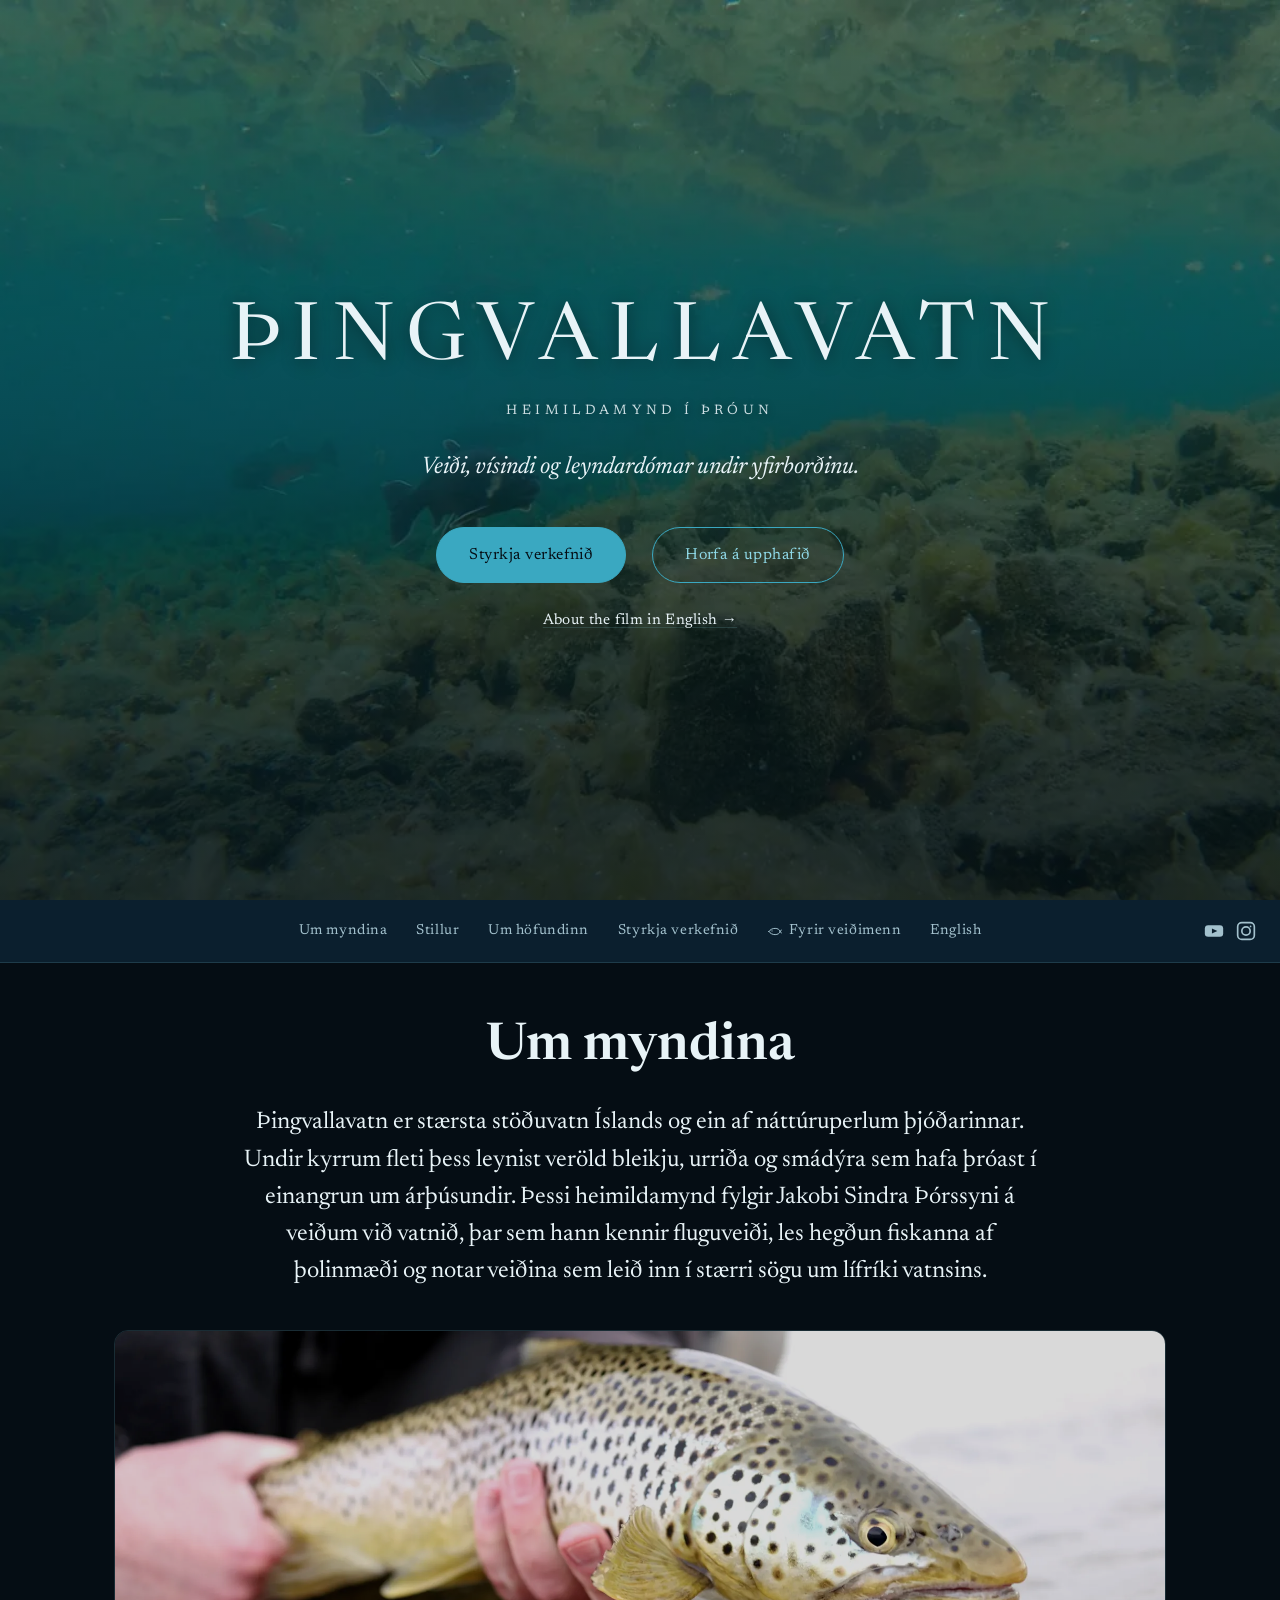
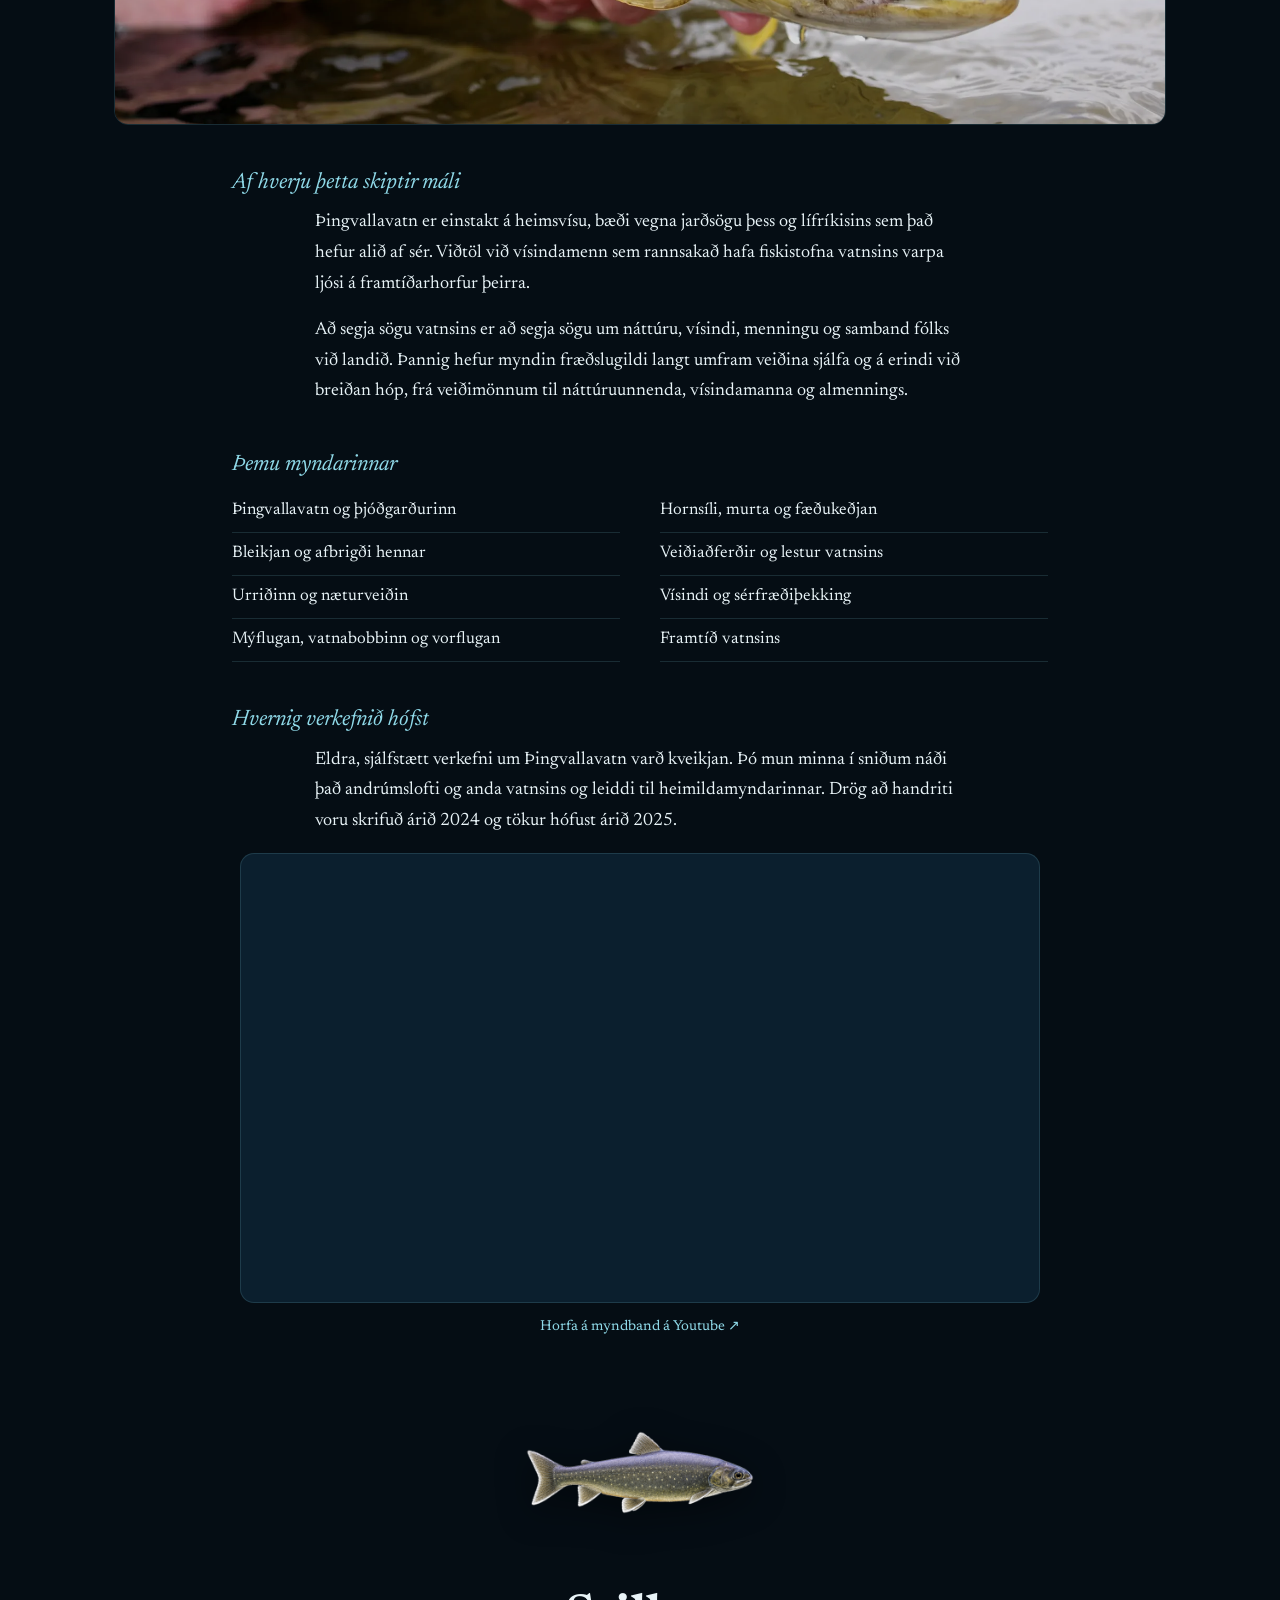
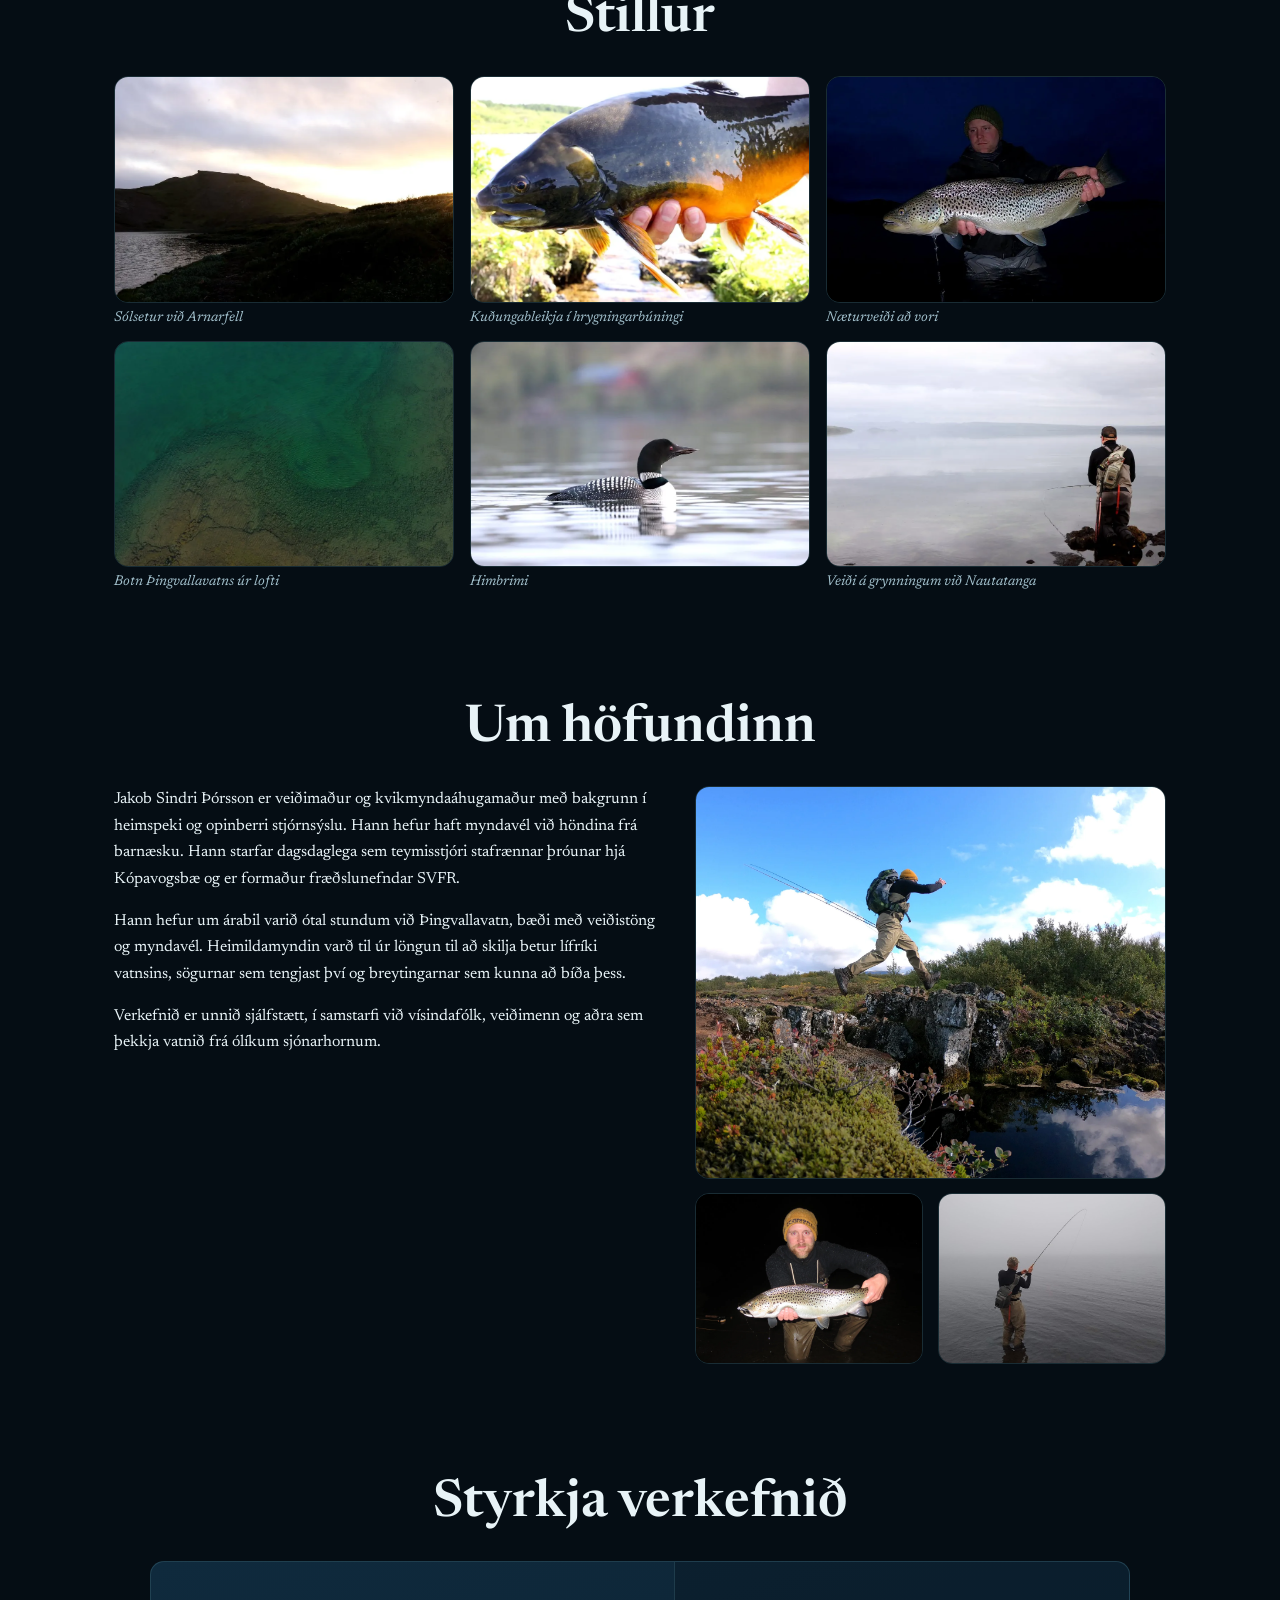
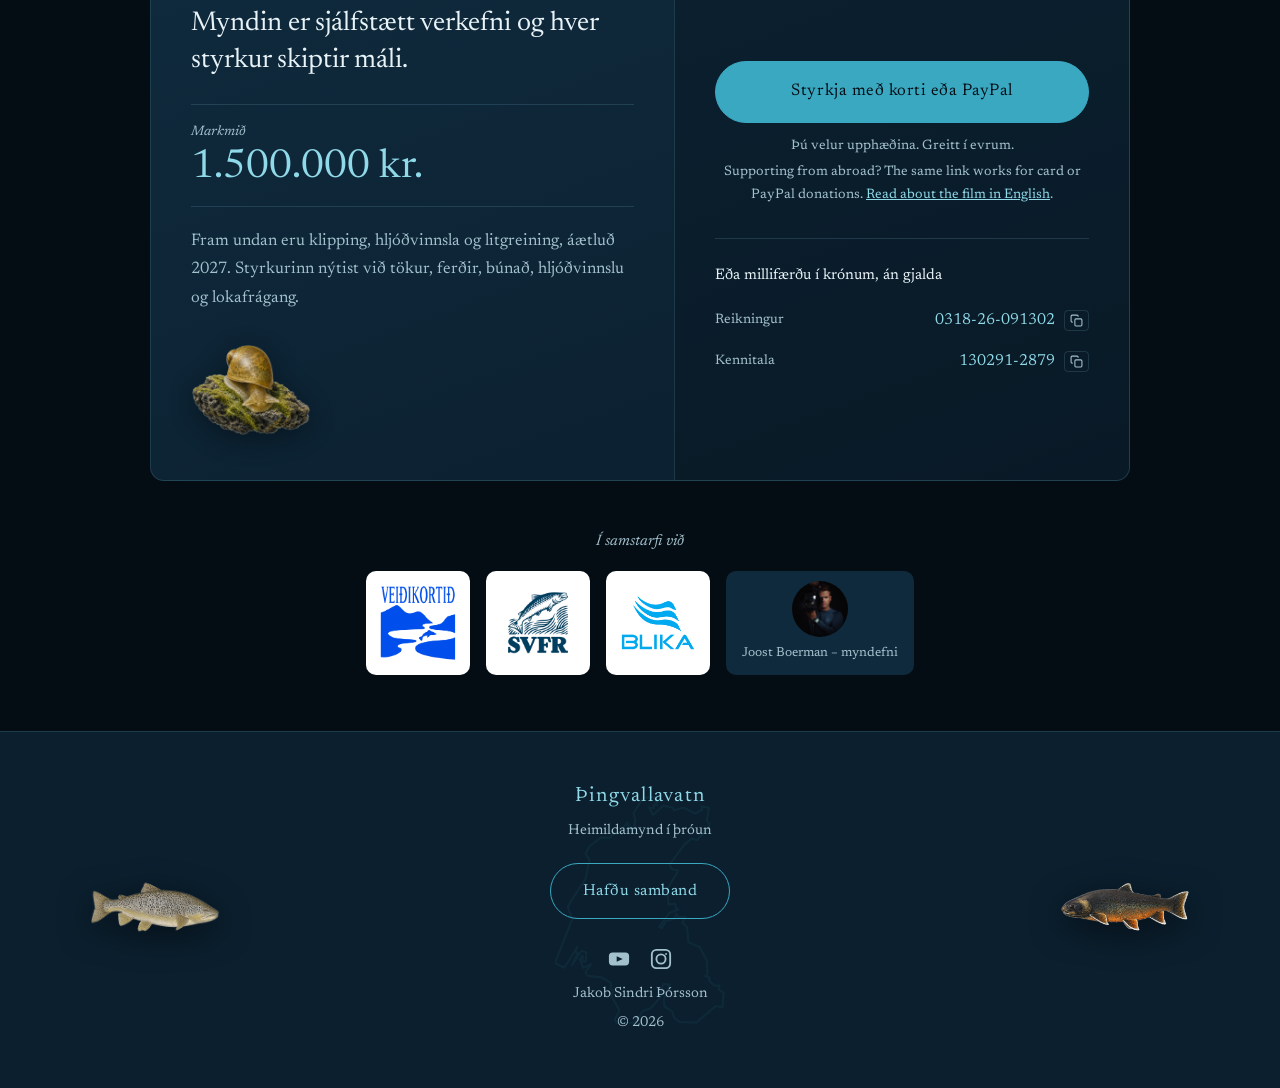
==== commit 15e2b961: "Einfaldari forsíða: Þemu og tímalína út, sex valdar stillur - Þemu-hringekjan tekin út; átta þemu se" ====
--- a/site/index.html
+++ b/site/index.html
@@ -76,8 +76,6 @@
 
   <nav class="site-nav">
     <a href="#um-myndina">Um myndina</a>
-    <a href="#themu">Þemu</a>
-    <a href="#stada">Staða verkefnisins</a>
     <a href="#stillur">Stillur</a>
     <a href="#hofundur">Um höfundinn</a>
     <a href="#leggja-lid">Styrkja verkefnið</a>
@@ -109,6 +107,19 @@
   </nav>
 
   <main>
+    <!-- PLÁSS FYRIR STIKLU (reel): þegar hún er komin á YouTube, setja VIDEO_ID inn hér, taka
+         athugasemdina utan af, og breyta aðalhnappnum í hero í „Horfa á stikluna“ (href="#stikla").
+    <section class="section" id="stikla">
+      <h2>Stikla</h2>
+      <div class="video-embed video-embed-wide">
+        <iframe src="https://www.youtube-nocookie.com/embed/VIDEO_ID" title="Stikla: Þingvallavatn"
+                loading="lazy" frameborder="0" referrerpolicy="strict-origin-when-cross-origin"
+                allow="accelerometer; autoplay; clipboard-write; encrypted-media; gyroscope; picture-in-picture"
+                allowfullscreen></iframe>
+      </div>
+    </section>
+    -->
+
     <section class="section" id="um-myndina">
       <h2>Um myndina</h2>
       <p>
@@ -138,6 +149,18 @@
         veiðina sjálfa og á erindi við breiðan hóp, frá veiðimönnum til
         náttúruunnenda, vísindamanna og almennings.
       </p>
+      <!-- Þemu myndarinnar: áður hringekja með átta hnöppum, nú stuttur listi í lesmálinu -->
+      <h3 class="origin-heading">Þemu myndarinnar</h3>
+      <ul class="theme-list">
+        <li>Þingvallavatn og þjóðgarðurinn</li>
+        <li>Bleikjan og afbrigði hennar</li>
+        <li>Urriðinn og næturveiðin</li>
+        <li>Mýflugan, vatnabobbinn og vorflugan</li>
+        <li>Hornsíli, murta og fæðukeðjan</li>
+        <li>Veiðiaðferðir og lestur vatnsins</li>
+        <li>Vísindi og sérfræðiþekking</li>
+        <li>Framtíð vatnsins</li>
+      </ul>
       <h3 class="origin-heading">Hvernig verkefnið hófst</h3>
       <p class="origin-text">
         Eldra, sjálfstætt verkefni um Þingvallavatn varð kveikjan. Þó mun minna
@@ -160,110 +183,29 @@
       </p>
     </section>
 
-    <section class="section" id="themu">
-      <h2>Þemu</h2>
-      <div class="theme-carousel" id="theme-carousel" tabindex="0" role="region" aria-label="Þemu myndarinnar. Örvatakkar skipta um þema.">
-        <div class="theme-main-card" id="theme-main-card">
-          <img class="theme-card-img" id="theme-card-img"
-               src="assets/images/web/theme-thjodgardur.webp"
-               alt="Landslag við Þingvallavatn">
-          <div class="theme-card-overlay" aria-hidden="true"></div>
-          <div class="theme-card-content" id="theme-card-content" aria-live="polite">
-            <h3 class="theme-card-title" id="theme-card-title">Þingvallavatn og þjóðgarðurinn</h3>
-            <p class="theme-card-desc" id="theme-card-desc">Sérstaða vatnsins, sagan og staðurinn sem geymir bæði náttúru og menningararf þjóðarinnar.</p>
-          </div>
-        </div>
-        <ul class="theme-name-list" id="theme-name-list"></ul>
-      </div>
-    </section>
-
     <div class="section-divider" aria-hidden="true">
       <img src="assets/illustrations/murta.png" alt="" width="540" height="198" loading="lazy">
     </div>
 
-    <section class="section" id="stada">
-      <h2>Staða verkefnisins</h2>
-      <p class="section-intro">
-        Yfirlit yfir hvar heimildamyndin er stödd, frá fyrstu tökum til frumsýningar.
-      </p>
-
-      <ol class="progress-timeline">
-        <li class="progress-step is-done">
-          <p class="progress-status sr-only">Lokið:</p>
-          <p class="progress-label">Drög að handriti skrifuð 2024</p>
-        </li>
-        <li class="progress-step is-done">
-          <p class="progress-status sr-only">Lokið:</p>
-          <p class="progress-label">Tökur hófust 2025 við vatnið og fyrstu viðtöl</p>
-        </li>
-        <li class="progress-step is-current">
-          <img class="progress-current-icon" src="assets/illustrations/himbrimi.png" alt="" aria-hidden="true" width="530" height="284" loading="lazy">
-          <p class="progress-status">Í vinnslu núna</p>
-          <p class="progress-label">Frekari árstíðabundnar tökur og neðansjávarupptökur</p>
-        </li>
-        <li class="progress-step is-upcoming">
-          <p class="progress-status sr-only">Fram undan:</p>
-          <p class="progress-label">Klipping, hljóðvinnsla og litgreining áætluð 2027</p>
-        </li>
-        <li class="progress-step is-upcoming">
-          <p class="progress-status sr-only">Fram undan:</p>
-          <p class="progress-label">Frumsýning áætluð í lok árs 2027 eða byrjun árs 2028</p>
-        </li>
-      </ol>
-    </section>
-
-    <section class="section gallery" id="stillur">
+    <!-- Stillur: sex valdar myndir í grind (áður hringekja með 37 myndum).
+         Smellt á mynd opnar hana stærri í <dialog>; Esc eða „Loka“ lokar. -->
+    <section class="section" id="stillur">
       <h2>Stillur</h2>
-      <p class="section-intro">
-        Úrval mynda úr verkefninu: lífríki, landslag og veiði við Þingvallavatn.
-      </p>
-      <div class="gallery-wrap" id="gallery-wrap" tabindex="0">
-        <div class="gallery-scroll">
-          <div class="gallery-item"><picture><source srcset="assets/images/web/stillur-ur-lofti-1.webp" type="image/webp"><img src="assets/images/web/stillur-ur-lofti-1.jpg" alt="Lambhagi"></picture></div>
-          <div class="gallery-item"><picture><source srcset="assets/images/web/stillur-bleikja-5.webp" type="image/webp"><img src="assets/images/web/stillur-bleikja-5.jpg" alt="Kuðungableikja" loading="lazy"></picture></div>
-          <div class="gallery-item"><picture><source srcset="assets/images/web/stillur-veidimadur-4.webp" type="image/webp"><img src="assets/images/web/stillur-veidimadur-4.jpg" alt="Glíma við sílableikju á Leirutá" loading="lazy"></picture></div>
-          <div class="gallery-item"><picture><source srcset="assets/images/web/stillur-urridi-6.webp" type="image/webp"><img src="assets/images/web/stillur-urridi-6.jpg" alt="Urriði" loading="lazy"></picture></div>
-          <div class="gallery-item"><picture><source srcset="assets/images/web/stillur-himbrimi.webp" type="image/webp"><img src="assets/images/web/stillur-himbrimi.jpg" alt="Himbrimi" loading="lazy"></picture></div>
-          <div class="gallery-item"><picture><source srcset="assets/images/web/stillur-gaes.webp" type="image/webp"><img src="assets/images/web/stillur-gaes.jpg" alt="Gæs" loading="lazy"></picture></div>
-          <div class="gallery-item"><picture><source srcset="assets/images/web/stillur-solsetur.webp" type="image/webp"><img src="assets/images/web/stillur-solsetur.jpg" alt="Sólsetur við Arnarfell" loading="lazy"></picture></div>
-          <div class="gallery-item"><picture><source srcset="assets/images/web/stillur-bleikja-6.webp" type="image/webp"><img src="assets/images/web/stillur-bleikja-6.jpg" alt="Kuðungableikja á Langatanga" loading="lazy"></picture></div>
-          <div class="gallery-item"><picture><source srcset="assets/images/web/stillur-veidimadur-1.webp" type="image/webp"><img src="assets/images/web/stillur-veidimadur-1.jpg" alt="Veiði á grynningum við Nautatanga" loading="lazy"></picture></div>
-          <div class="gallery-item"><picture><source srcset="assets/images/web/stillur-urridi-haus.webp" type="image/webp"><img src="assets/images/web/stillur-urridi-haus.jpg" alt="Stór urriði sem fékkst í næturveiði" loading="lazy"></picture></div>
-          <div class="gallery-item"><picture><source srcset="assets/images/web/stillur-kria.webp" type="image/webp"><img src="assets/images/web/stillur-kria.jpg" alt="Kría með unga" loading="lazy"></picture></div>
-          <div class="gallery-item"><picture><source srcset="assets/images/web/stillur-bleikja-1.webp" type="image/webp"><img src="assets/images/web/stillur-bleikja-1.jpg" alt="Kuðungableikja í hrygningarbúningi" loading="lazy"></picture></div>
-          <div class="gallery-item"><picture><source srcset="assets/images/web/stillur-toppfluga.webp" type="image/webp"><img src="assets/images/web/stillur-toppfluga.jpg" alt="Toppfluga, hluti af fæðukeðju vatnsins" loading="lazy"></picture></div>
-          <div class="gallery-item"><picture><source srcset="assets/images/web/stillur-ur-lofti-2.webp" type="image/webp"><img src="assets/images/web/stillur-ur-lofti-2.jpg" alt="Þingvallavatn, Öxará og fjallahringurinn úr lofti" loading="lazy"></picture></div>
-          <div class="gallery-item"><picture><source srcset="assets/images/web/stillur-urridi-4.webp" type="image/webp"><img src="assets/images/web/stillur-urridi-4.jpg" alt="Kuðungableikjur á riðbletti" loading="lazy"></picture></div>
-          <div class="gallery-item"><picture><source srcset="assets/images/web/stillur-lomur.webp" type="image/webp"><img src="assets/images/web/stillur-lomur.jpg" alt="Lómur" loading="lazy"></picture></div>
-          <div class="gallery-item"><picture><source srcset="assets/images/web/stillur-bleikja-7.webp" type="image/webp"><img src="assets/images/web/stillur-bleikja-7.jpg" alt="Kuðungableikja" loading="lazy"></picture></div>
-          <div class="gallery-item"><picture><source srcset="assets/images/web/stillur-storsjor.webp" type="image/webp"><img src="assets/images/web/stillur-storsjor.jpg" alt="Breiðitangi í vonskuveðri að vori" loading="lazy"></picture></div>
-          <div class="gallery-item"><picture><source srcset="assets/images/web/stillur-veidimadur-2.webp" type="image/webp"><img src="assets/images/web/stillur-veidimadur-2.jpg" alt="Bleikjurnar eru oft nálægt bakkanum" loading="lazy"></picture></div>
-          <div class="gallery-item"><picture><source srcset="assets/images/web/stillur-urridi-i-vatni.webp" type="image/webp"><img src="assets/images/web/stillur-urridi-i-vatni.jpg" alt="Urriða sleppt aftur í Þingvallavatn" loading="lazy"></picture></div>
-          <div class="gallery-item"><picture><source srcset="assets/images/web/stillur-odinshani-1.webp" type="image/webp"><img src="assets/images/web/stillur-odinshani-1.jpg" alt="Óðinshani" loading="lazy"></picture></div>
-          <div class="gallery-item"><picture><source srcset="assets/images/web/stillur-urridi-naeturveidi.webp" type="image/webp"><img src="assets/images/web/stillur-urridi-naeturveidi.jpg" alt="Næturveiði að vori" loading="lazy"></picture></div>
-          <div class="gallery-item"><picture><source srcset="assets/images/web/stillur-svifkrabbi.webp" type="image/webp"><img src="assets/images/web/stillur-svifkrabbi.jpg" alt="Svifkrabbi, hluti af lífríki vatnsins" loading="lazy"></picture></div>
-          <div class="gallery-item"><picture><source srcset="assets/images/web/stillur-hraunbotn.webp" type="image/webp"><img src="assets/images/web/stillur-hraunbotn.jpg" alt="Botn Þingvallavatns úr lofti" loading="lazy"></picture></div>
-          <div class="gallery-item"><picture><source srcset="assets/images/web/stillur-bleikja-3.webp" type="image/webp"><img src="assets/images/web/stillur-bleikja-3.jpg" alt="Stór hængur" loading="lazy"></picture></div>
-          <div class="gallery-item"><picture><source srcset="assets/images/web/stillur-odinshani-2.webp" type="image/webp"><img src="assets/images/web/stillur-odinshani-2.jpg" alt="Óðinshanar" loading="lazy"></picture></div>
-          <div class="gallery-item"><picture><source srcset="assets/images/web/stillur-urridi-2.webp" type="image/webp"><img src="assets/images/web/stillur-urridi-2.jpg" alt="Urriði" loading="lazy"></picture></div>
-          <div class="gallery-item"><picture><source srcset="assets/images/web/stillur-veidimadur-3.webp" type="image/webp"><img src="assets/images/web/stillur-veidimadur-3.jpg" alt="Það er von á öllum veðuraðstæðum við veiðar í Þingvallavatni" loading="lazy"></picture></div>
-          <div class="gallery-item"><picture><source srcset="assets/images/web/stillur-bleikja-4.webp" type="image/webp"><img src="assets/images/web/stillur-bleikja-4.jpg" alt="Sílableikja" loading="lazy"></picture></div>
-          <div class="gallery-item"><picture><source srcset="assets/images/web/stillur-tungl.webp" type="image/webp"><img src="assets/images/web/stillur-tungl.jpg" alt="Tunglið yfir Þingvallavatni" loading="lazy"></picture></div>
-          <div class="gallery-item"><picture><source srcset="assets/images/web/stillur-rjupa.webp" type="image/webp"><img src="assets/images/web/stillur-rjupa.jpg" alt="Rjúpa" loading="lazy"></picture></div>
-          <div class="gallery-item"><picture><source srcset="assets/images/web/stillur-urridi-5.webp" type="image/webp"><img src="assets/images/web/stillur-urridi-5.jpg" alt="Kuðungableikja á grynningum" loading="lazy"></picture></div>
-          <div class="gallery-item"><picture><source srcset="assets/images/web/stillur-bleikja-8.webp" type="image/webp"><img src="assets/images/web/stillur-bleikja-8.jpg" alt="Áberandi undirmynnt kuðungableikja" loading="lazy"></picture></div>
-          <div class="gallery-item"><picture><source srcset="assets/images/web/stillur-stokkond.webp" type="image/webp"><img src="assets/images/web/stillur-stokkond.jpg" alt="Stokkönd að kafa eftir fæðu" loading="lazy"></picture></div>
-          <div class="gallery-item"><picture><source srcset="assets/images/web/stillur-mus.webp" type="image/webp"><img src="assets/images/web/stillur-mus.jpg" alt="Mýsnar eru oft á stjá á nóttinni í Vatnskoti" loading="lazy"></picture></div>
-          <div class="gallery-item"><picture><source srcset="assets/images/web/stillur-gjamurta.webp" type="image/webp"><img src="assets/images/web/stillur-gjamurta.jpg" alt="Dvergbleikja" loading="lazy"></picture></div>
-          <div class="gallery-item"><picture><source srcset="assets/images/web/stillur-urridi-natt.webp" type="image/webp"><img src="assets/images/web/stillur-urridi-natt.jpg" alt="Urriði sem lét glepjast af stórri straumflugu" loading="lazy"></picture></div>
-        </div>
-      </div>
-      <div class="gallery-progress" aria-hidden="true">
-        <div class="gallery-progress-track">
-          <div class="gallery-progress-thumb" id="gallery-progress-thumb"></div>
-        </div>
-      </div>
-      <p class="sr-only" id="gallery-counter" aria-live="polite"></p>
+      <ul class="stills-grid">
+        <li><button type="button" class="still" data-full="assets/images/web/stillur-solsetur.jpg"><picture><source srcset="assets/images/web/stillur-solsetur.webp" type="image/webp"><img src="assets/images/web/stillur-solsetur.jpg" alt="Sólsetur við Arnarfell" loading="lazy"></picture><span class="still-caption">Sólsetur við Arnarfell</span></button></li>
+        <li><button type="button" class="still" data-full="assets/images/web/stillur-bleikja-1.jpg"><picture><source srcset="assets/images/web/stillur-bleikja-1.webp" type="image/webp"><img src="assets/images/web/stillur-bleikja-1.jpg" alt="Kuðungableikja í hrygningarbúningi" loading="lazy"></picture><span class="still-caption">Kuðungableikja í hrygningarbúningi</span></button></li>
+        <li><button type="button" class="still" data-full="assets/images/web/stillur-urridi-naeturveidi.jpg"><picture><source srcset="assets/images/web/stillur-urridi-naeturveidi.webp" type="image/webp"><img src="assets/images/web/stillur-urridi-naeturveidi.jpg" alt="Næturveiði að vori" loading="lazy"></picture><span class="still-caption">Næturveiði að vori</span></button></li>
+        <li><button type="button" class="still" data-full="assets/images/web/stillur-hraunbotn.jpg"><picture><source srcset="assets/images/web/stillur-hraunbotn.webp" type="image/webp"><img src="assets/images/web/stillur-hraunbotn.jpg" alt="Botn Þingvallavatns úr lofti" loading="lazy"></picture><span class="still-caption">Botn Þingvallavatns úr lofti</span></button></li>
+        <li><button type="button" class="still" data-full="assets/images/web/stillur-himbrimi.jpg"><picture><source srcset="assets/images/web/stillur-himbrimi.webp" type="image/webp"><img src="assets/images/web/stillur-himbrimi.jpg" alt="Himbrimi" loading="lazy"></picture><span class="still-caption">Himbrimi</span></button></li>
+        <li><button type="button" class="still" data-full="assets/images/web/stillur-veidimadur-1.jpg"><picture><source srcset="assets/images/web/stillur-veidimadur-1.webp" type="image/webp"><img src="assets/images/web/stillur-veidimadur-1.jpg" alt="Veiði á grynningum við Nautatanga" loading="lazy"></picture><span class="still-caption">Veiði á grynningum við Nautatanga</span></button></li>
+      </ul>
+      <dialog class="still-dialog" id="still-dialog" aria-label="Stækkuð mynd">
+        <form method="dialog"><button class="still-close" aria-label="Loka">&#10005;</button></form>
+        <figure>
+          <img id="still-dialog-img" alt="">
+          <figcaption id="still-dialog-caption"></figcaption>
+        </figure>
+      </dialog>
     </section>
 
     <section class="section" id="hofundur">
--- a/site/style.css
+++ b/site/style.css
@@ -194,6 +194,146 @@
 
 .hero-lang {
   margin-top: 1.5rem;
+}
+
+/* ── Þemu myndarinnar: stuttur listi í lesmálsdálknum (tveir dálkar í tölvu) ── */
+.theme-list {
+  list-style: none;
+  max-width: 51rem;
+  margin: 0 auto 1.5rem;
+  padding: 0;
+  columns: 2;
+  column-gap: 2.5rem;
+}
+
+.theme-list li {
+  break-inside: avoid;
+  padding: 0.45rem 0;
+  border-bottom: 1px solid var(--border-soft);
+  font-size: 1.05rem;
+}
+
+@media (max-width: 600px) {
+  .theme-list {
+    columns: 1;
+  }
+}
+
+/* ── Stillur: sex myndir í grind ── */
+.stills-grid {
+  list-style: none;
+  margin: 0 auto;
+  padding: 0;
+  max-width: 1052px;
+  display: grid;
+  grid-template-columns: repeat(3, 1fr);
+  gap: 1rem;
+}
+
+.still {
+  display: block;
+  width: 100%;
+  padding: 0;
+  border: none;
+  background: none;
+  color: inherit;
+  text-align: left;
+  cursor: zoom-in;
+}
+
+.still picture,
+.still img {
+  display: block;
+  width: 100%;
+}
+
+.still img {
+  aspect-ratio: 3 / 2;
+  object-fit: cover;
+  border-radius: var(--radius);
+  border: 1px solid var(--border-soft);
+  transition: filter 0.25s ease;
+}
+
+.still:hover img {
+  filter: brightness(1.08);
+}
+
+.still:focus-visible {
+  outline: 2px solid var(--color-accent);
+  outline-offset: 4px;
+  border-radius: var(--radius);
+}
+
+.still-caption {
+  display: block;
+  margin-top: 0.5rem;
+  font-size: 0.88rem;
+  font-style: italic;
+  color: var(--color-text-muted);
+}
+
+@media (max-width: 760px) {
+  .stills-grid {
+    grid-template-columns: repeat(2, 1fr);
+    gap: 0.75rem;
+  }
+}
+
+.still-dialog {
+  max-width: min(1200px, 94vw);
+  max-height: 92vh;
+  margin: auto;
+  padding: 0;
+  border: none;
+  background: transparent;
+  color: var(--color-text);
+  overflow: visible;
+}
+
+.still-dialog::backdrop {
+  background: rgba(3, 9, 15, 0.92);
+}
+
+.still-dialog figure {
+  margin: 0;
+}
+
+.still-dialog img {
+  display: block;
+  max-width: 100%;
+  max-height: 82vh;
+  margin: 0 auto;
+  border-radius: 8px;
+}
+
+.still-dialog figcaption {
+  margin-top: 0.75rem;
+  text-align: center;
+  font-style: italic;
+  color: var(--color-text-muted);
+}
+
+.still-dialog form {
+  display: flex;
+  justify-content: flex-end;
+  margin-bottom: 0.5rem;
+}
+
+.still-close {
+  width: 44px;
+  height: 44px;
+  border-radius: 50%;
+  border: 1px solid var(--border-soft);
+  background: rgba(5, 13, 20, 0.8);
+  color: var(--color-text);
+  font-size: 1.1rem;
+  cursor: pointer;
+}
+
+.still-close:focus-visible {
+  outline: 2px solid var(--color-accent);
+  outline-offset: 2px;
 }
 
 /* Buttons */
@@ -1857,15 +1997,12 @@
   margin-bottom: 0.9rem;
 }
 
+/* Þrír aðskildir hnappar, hver með sinn ramma (ekki eitt samskeytt spjald) */
 .now-grid {
   display: grid;
   grid-template-columns: repeat(3, 1fr);
-  gap: 1px;
+  gap: 0.9rem;
   margin: 0;
-  border: 1px solid var(--border-soft);
-  border-radius: var(--radius);
-  overflow: hidden;
-  background: var(--border-soft); /* 1px bilin milli reita verða að línum */
 }
 
 /* Hver reitur er hnappur sem opnar ítarefni fyrir neðan */
@@ -1876,24 +2013,28 @@
   background: var(--color-bg-card);
   padding: 1.1rem 1.25rem 1rem;
   min-width: 0;
-  border: none;
+  border: 1px solid var(--border-soft);
+  border-radius: var(--radius);
   color: inherit;
   text-align: center;
   cursor: pointer;
-  transition: background-color 0.2s ease;
+  transition: background-color 0.2s ease, border-color 0.2s ease;
 }
 
 .now-item:hover {
   background: #133349;
-}
-
+  border-color: rgba(143, 217, 232, 0.35);
+}
+
+/* Opinn hnappur: áherslulitur á ramma svo ljóst sé hvaða ítarefni er opið */
 .now-item[aria-expanded="true"] {
   background: #16394f;
+  border-color: var(--color-accent);
 }
 
 .now-item:focus-visible {
   outline: 2px solid var(--color-accent);
-  outline-offset: -2px;
+  outline-offset: 2px;
 }
 
 .now-label {
@@ -1983,8 +2124,11 @@
 }
 
 @media (max-width: 600px) {
+  .now-grid {
+    gap: 0.5rem;
+  }
   .now-item {
-    padding: 0.85rem 0.75rem 0.85rem;
+    padding: 0.85rem 0.5rem 0.85rem;
   }
   .now-sub,
   .now-more {
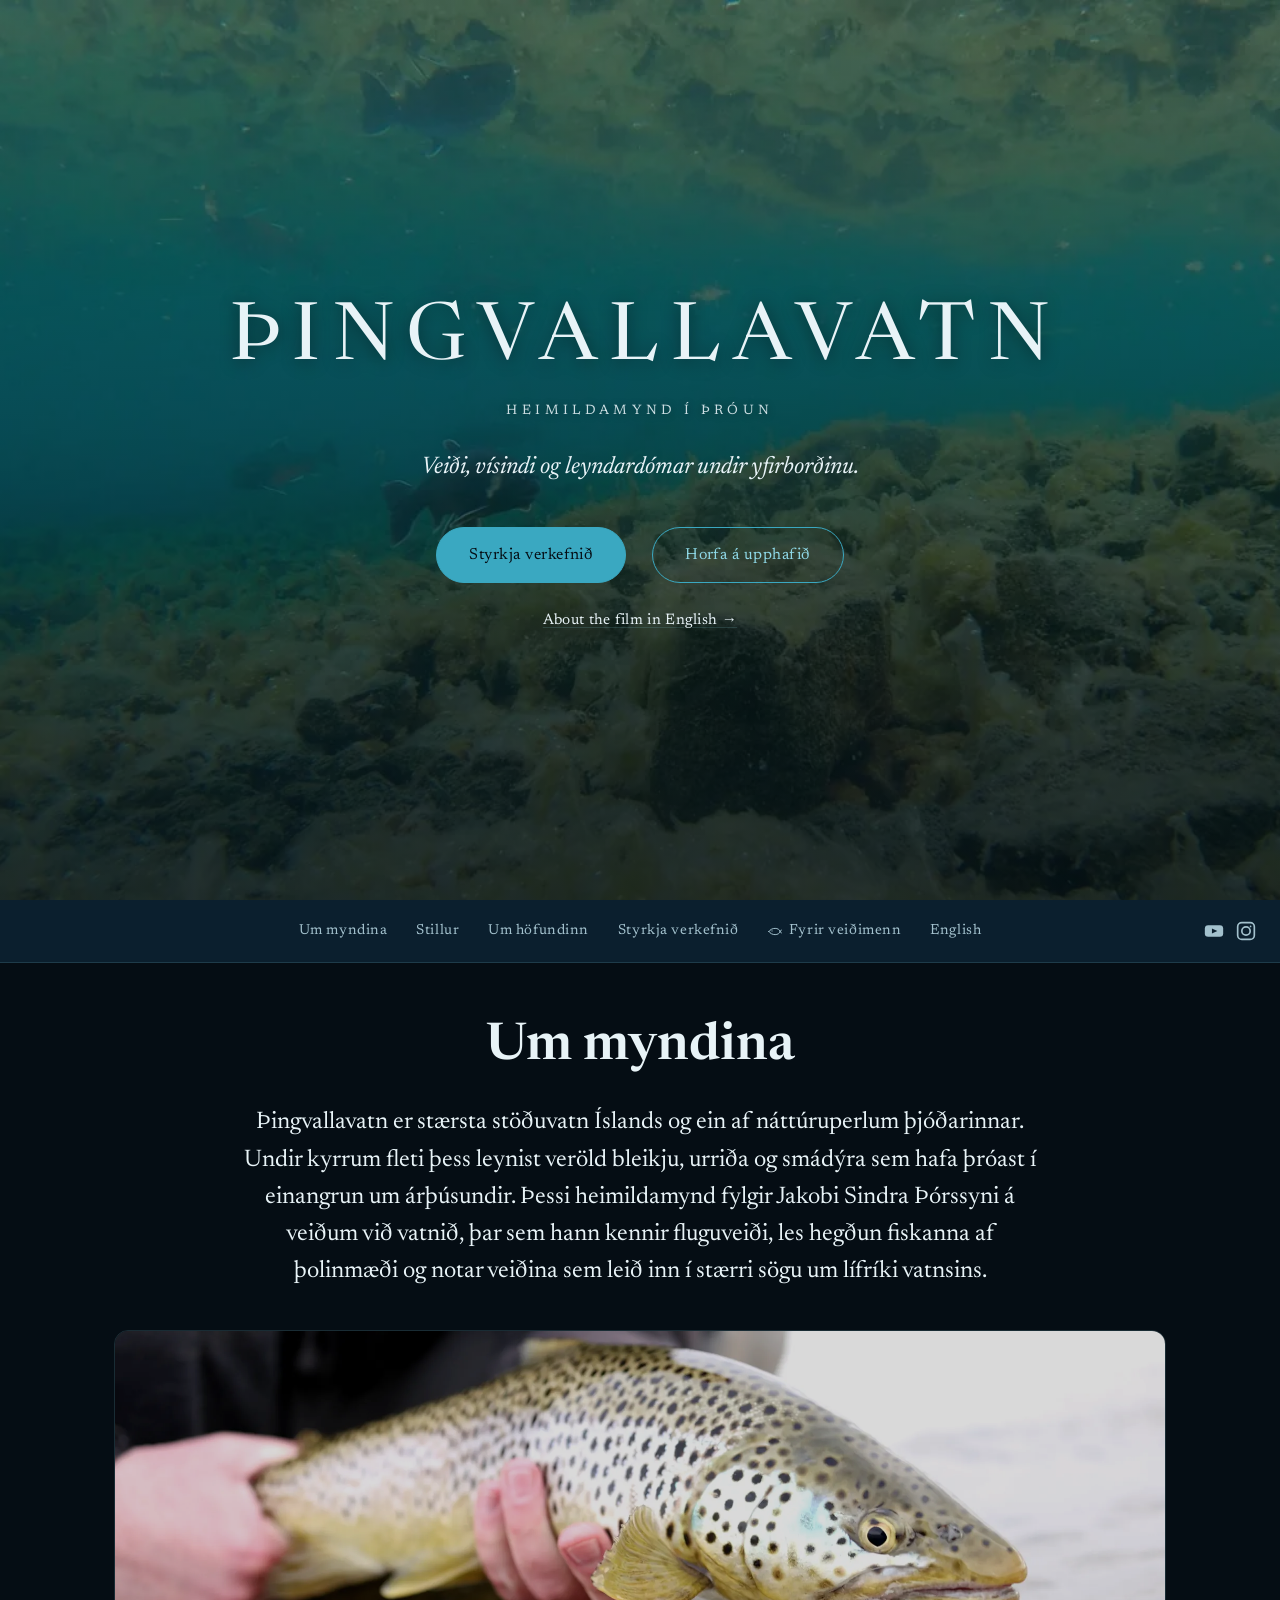
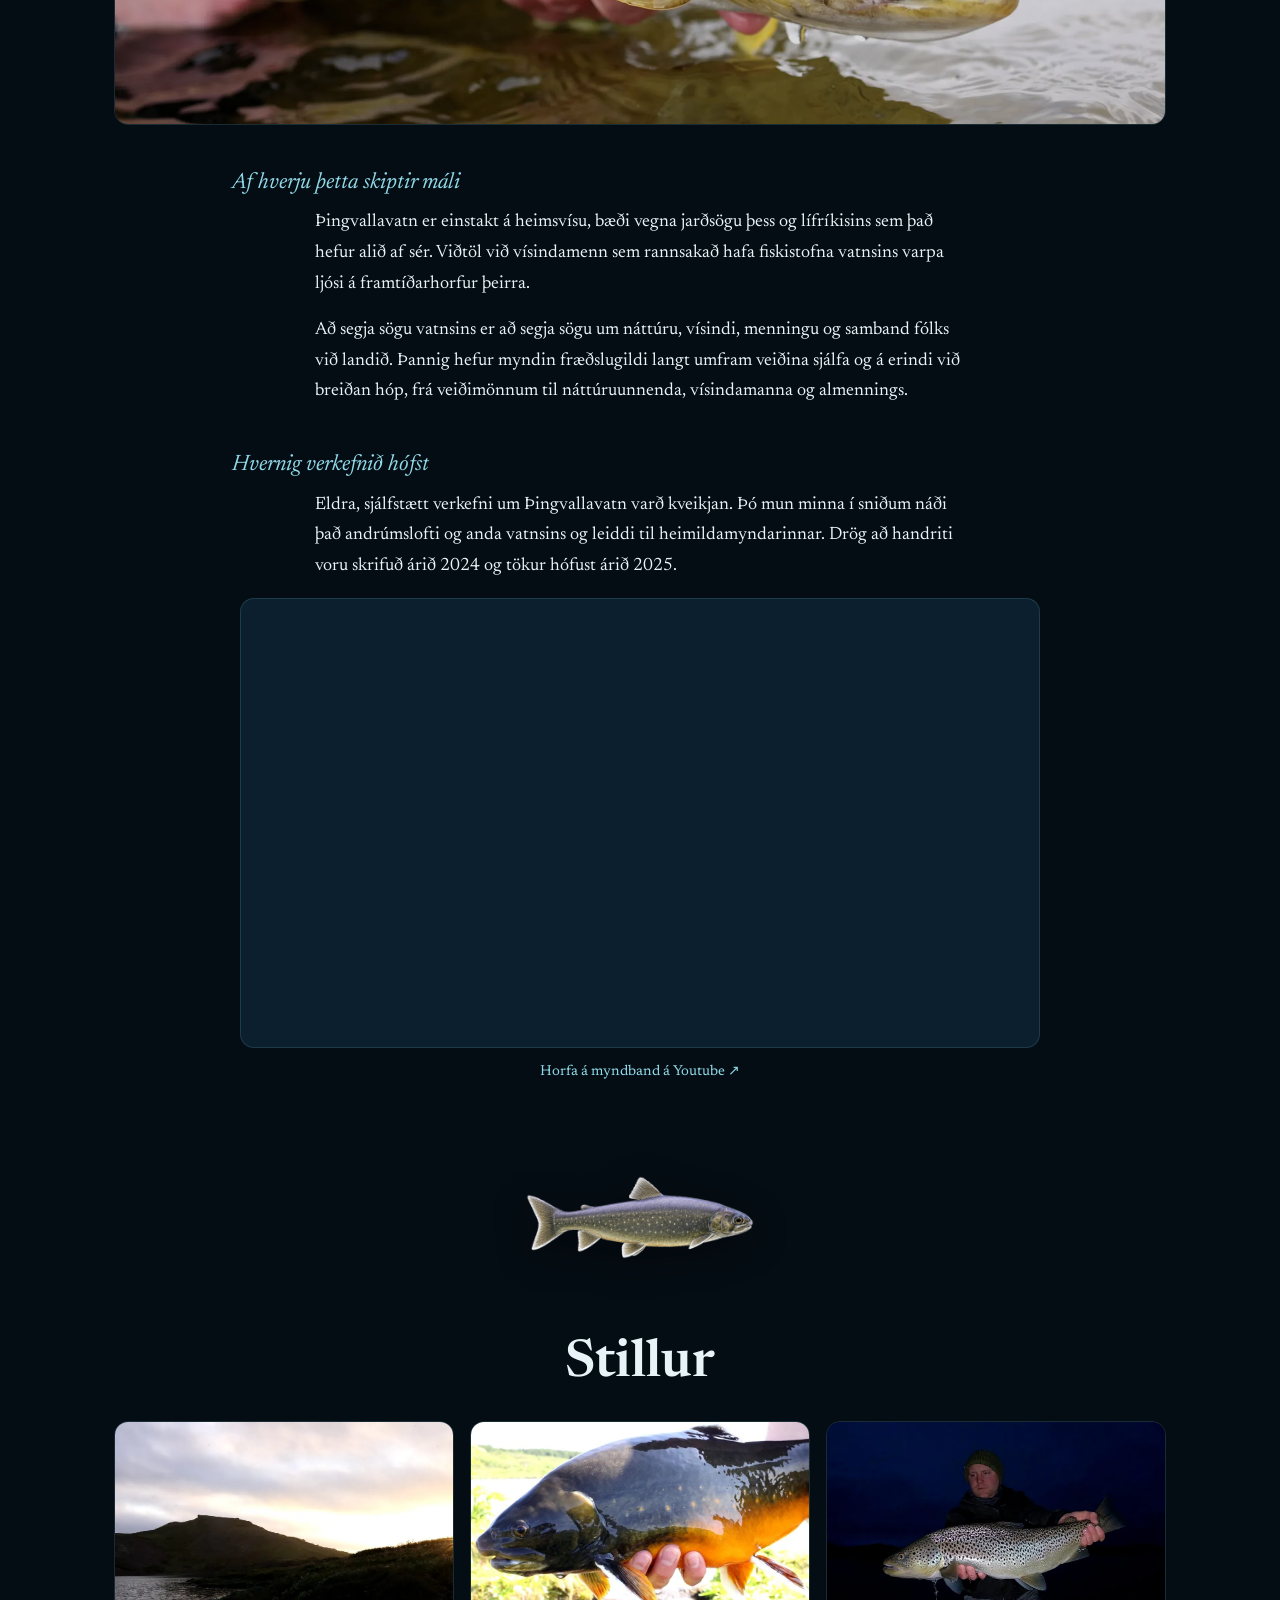
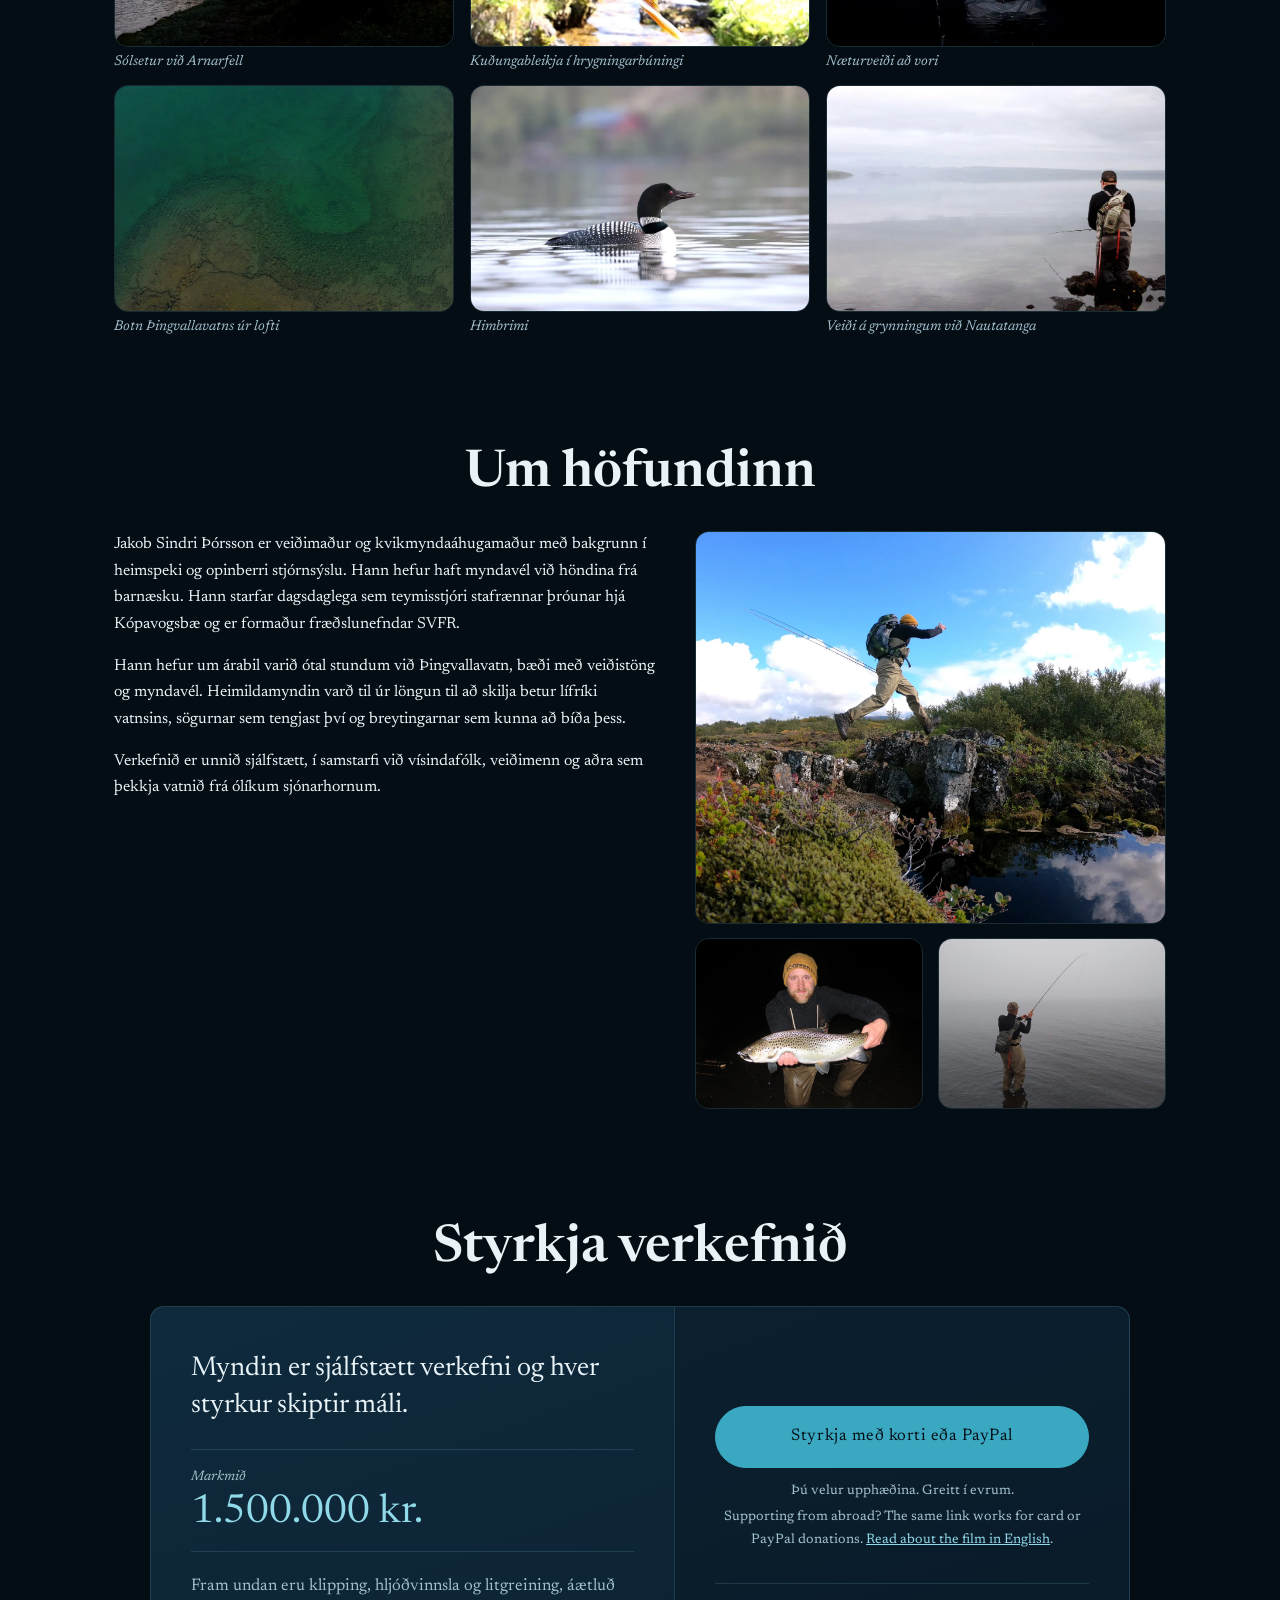
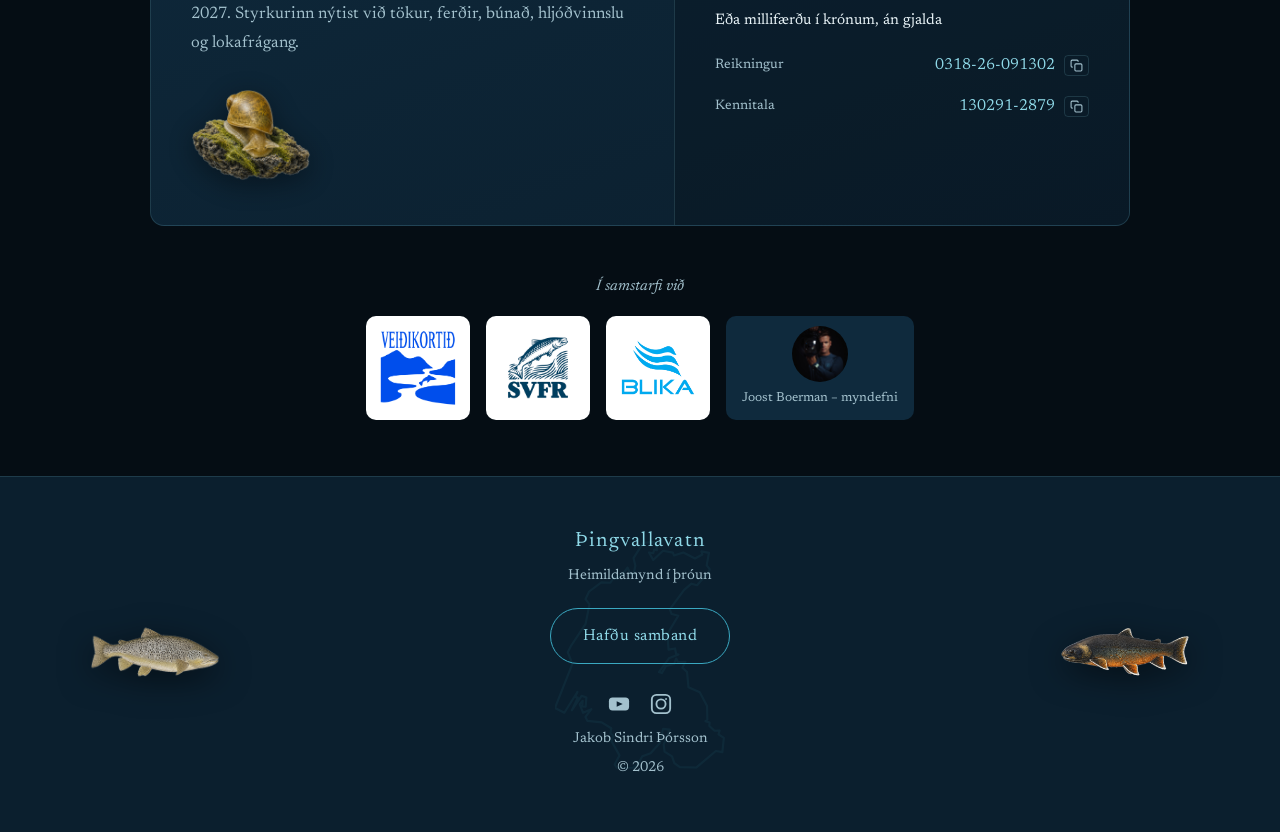
==== commit 7b6cb93d: "Fjarlaegja Themu myndarinnar af forsidu" ====
--- a/site/index.html
+++ b/site/index.html
@@ -149,18 +149,6 @@
         veiðina sjálfa og á erindi við breiðan hóp, frá veiðimönnum til
         náttúruunnenda, vísindamanna og almennings.
       </p>
-      <!-- Þemu myndarinnar: áður hringekja með átta hnöppum, nú stuttur listi í lesmálinu -->
-      <h3 class="origin-heading">Þemu myndarinnar</h3>
-      <ul class="theme-list">
-        <li>Þingvallavatn og þjóðgarðurinn</li>
-        <li>Bleikjan og afbrigði hennar</li>
-        <li>Urriðinn og næturveiðin</li>
-        <li>Mýflugan, vatnabobbinn og vorflugan</li>
-        <li>Hornsíli, murta og fæðukeðjan</li>
-        <li>Veiðiaðferðir og lestur vatnsins</li>
-        <li>Vísindi og sérfræðiþekking</li>
-        <li>Framtíð vatnsins</li>
-      </ul>
       <h3 class="origin-heading">Hvernig verkefnið hófst</h3>
       <p class="origin-text">
         Eldra, sjálfstætt verkefni um Þingvallavatn varð kveikjan. Þó mun minna
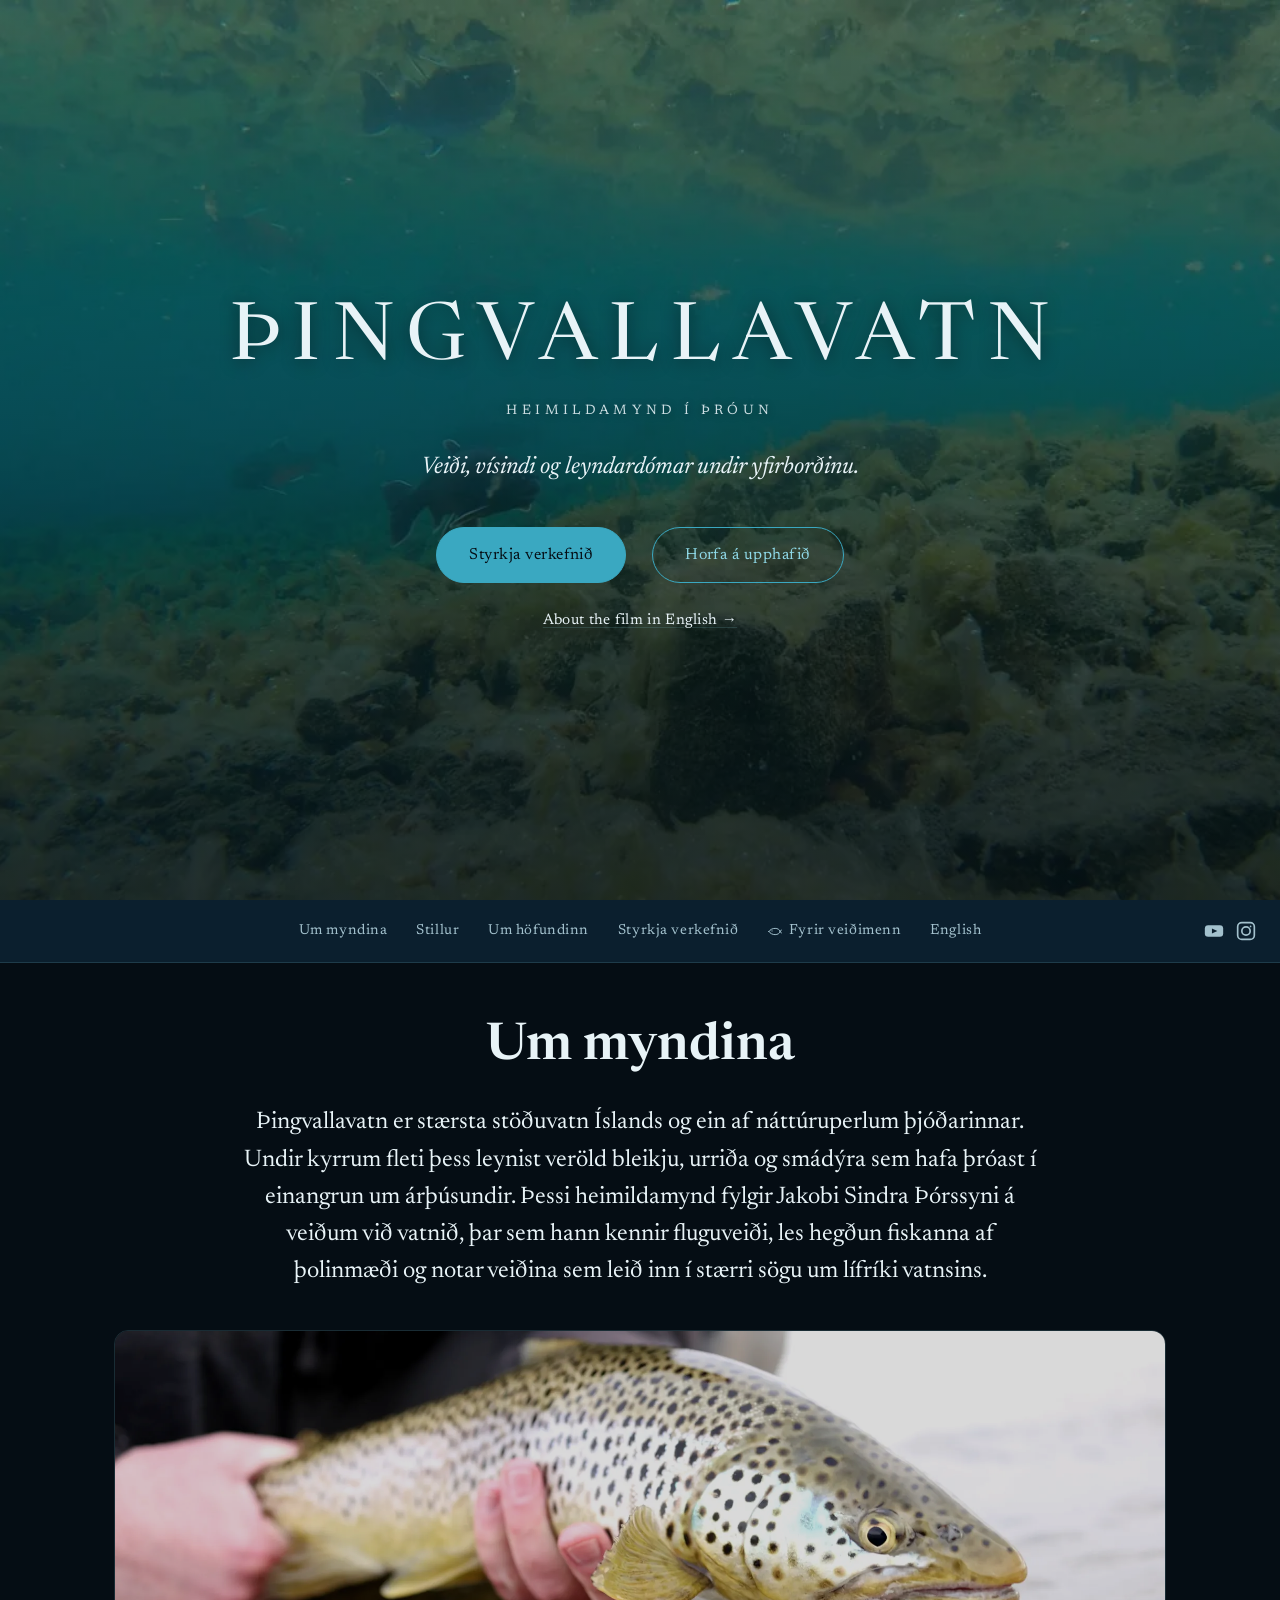
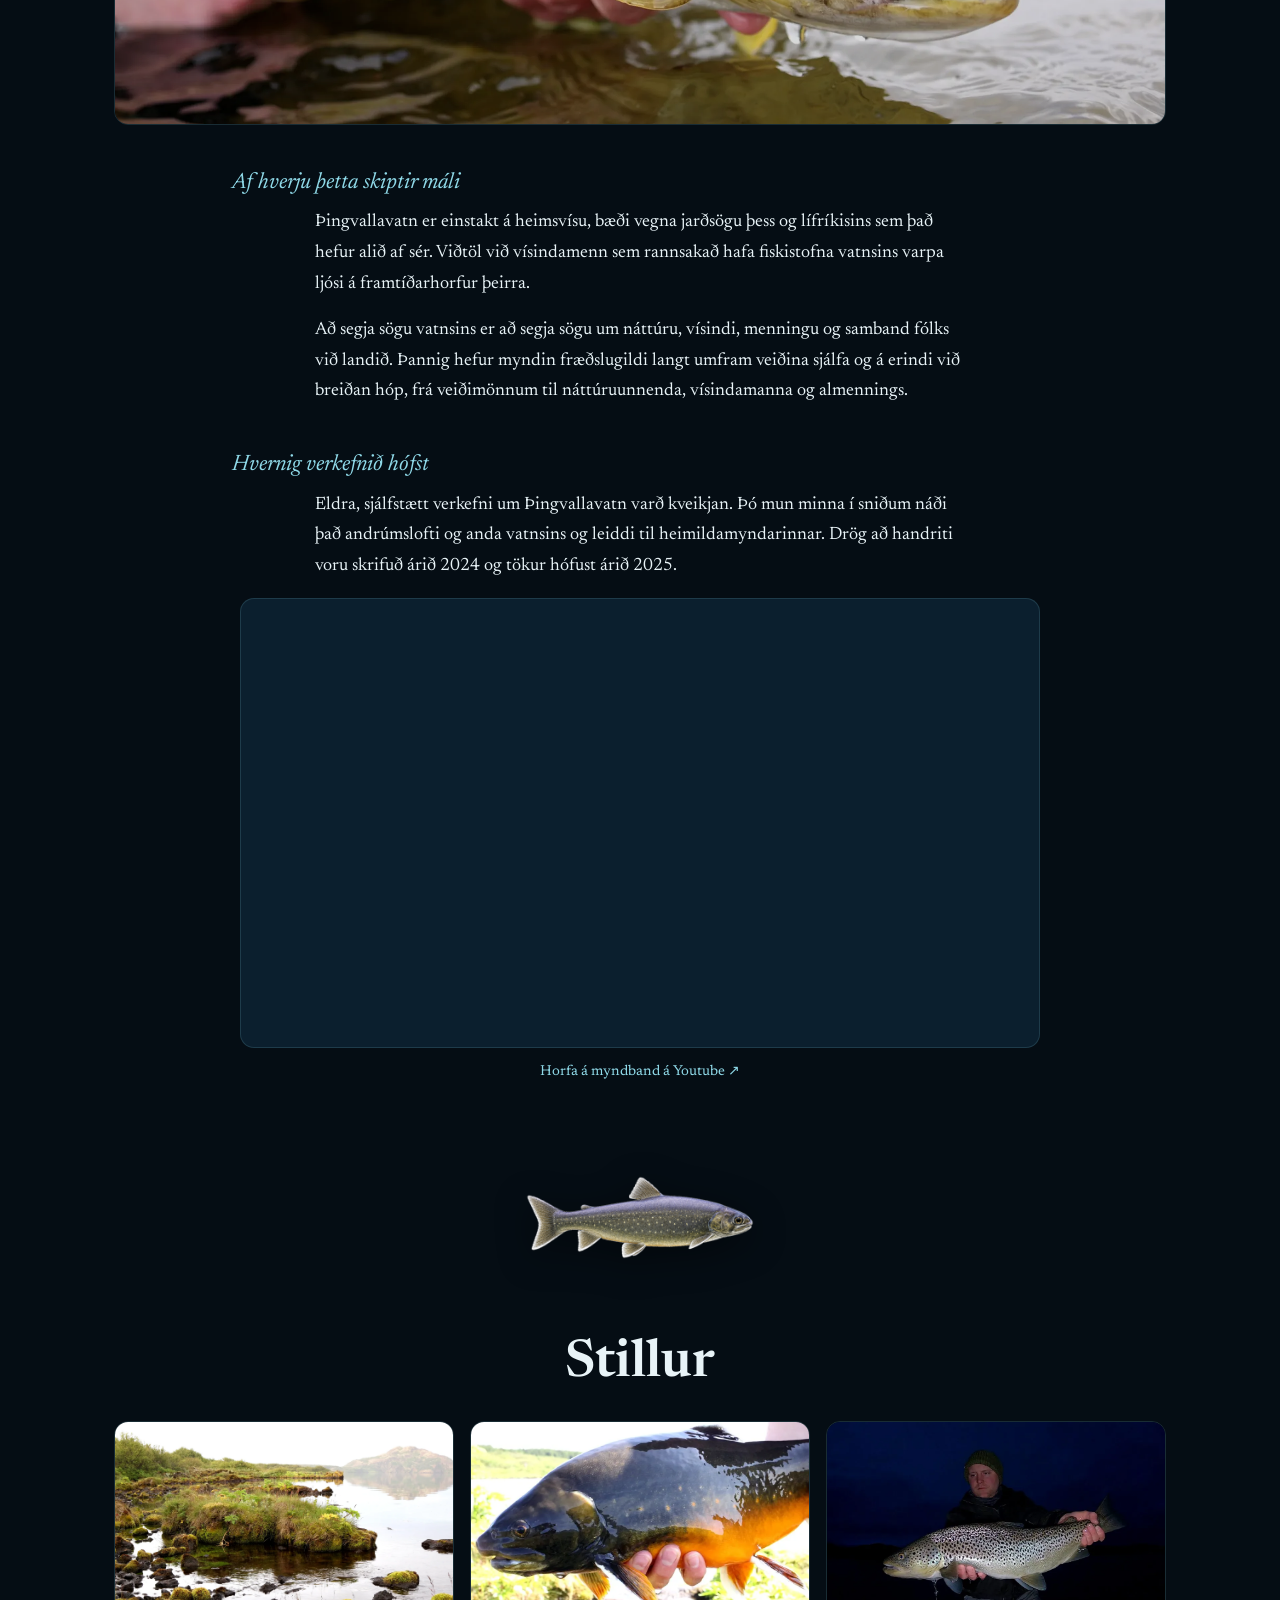
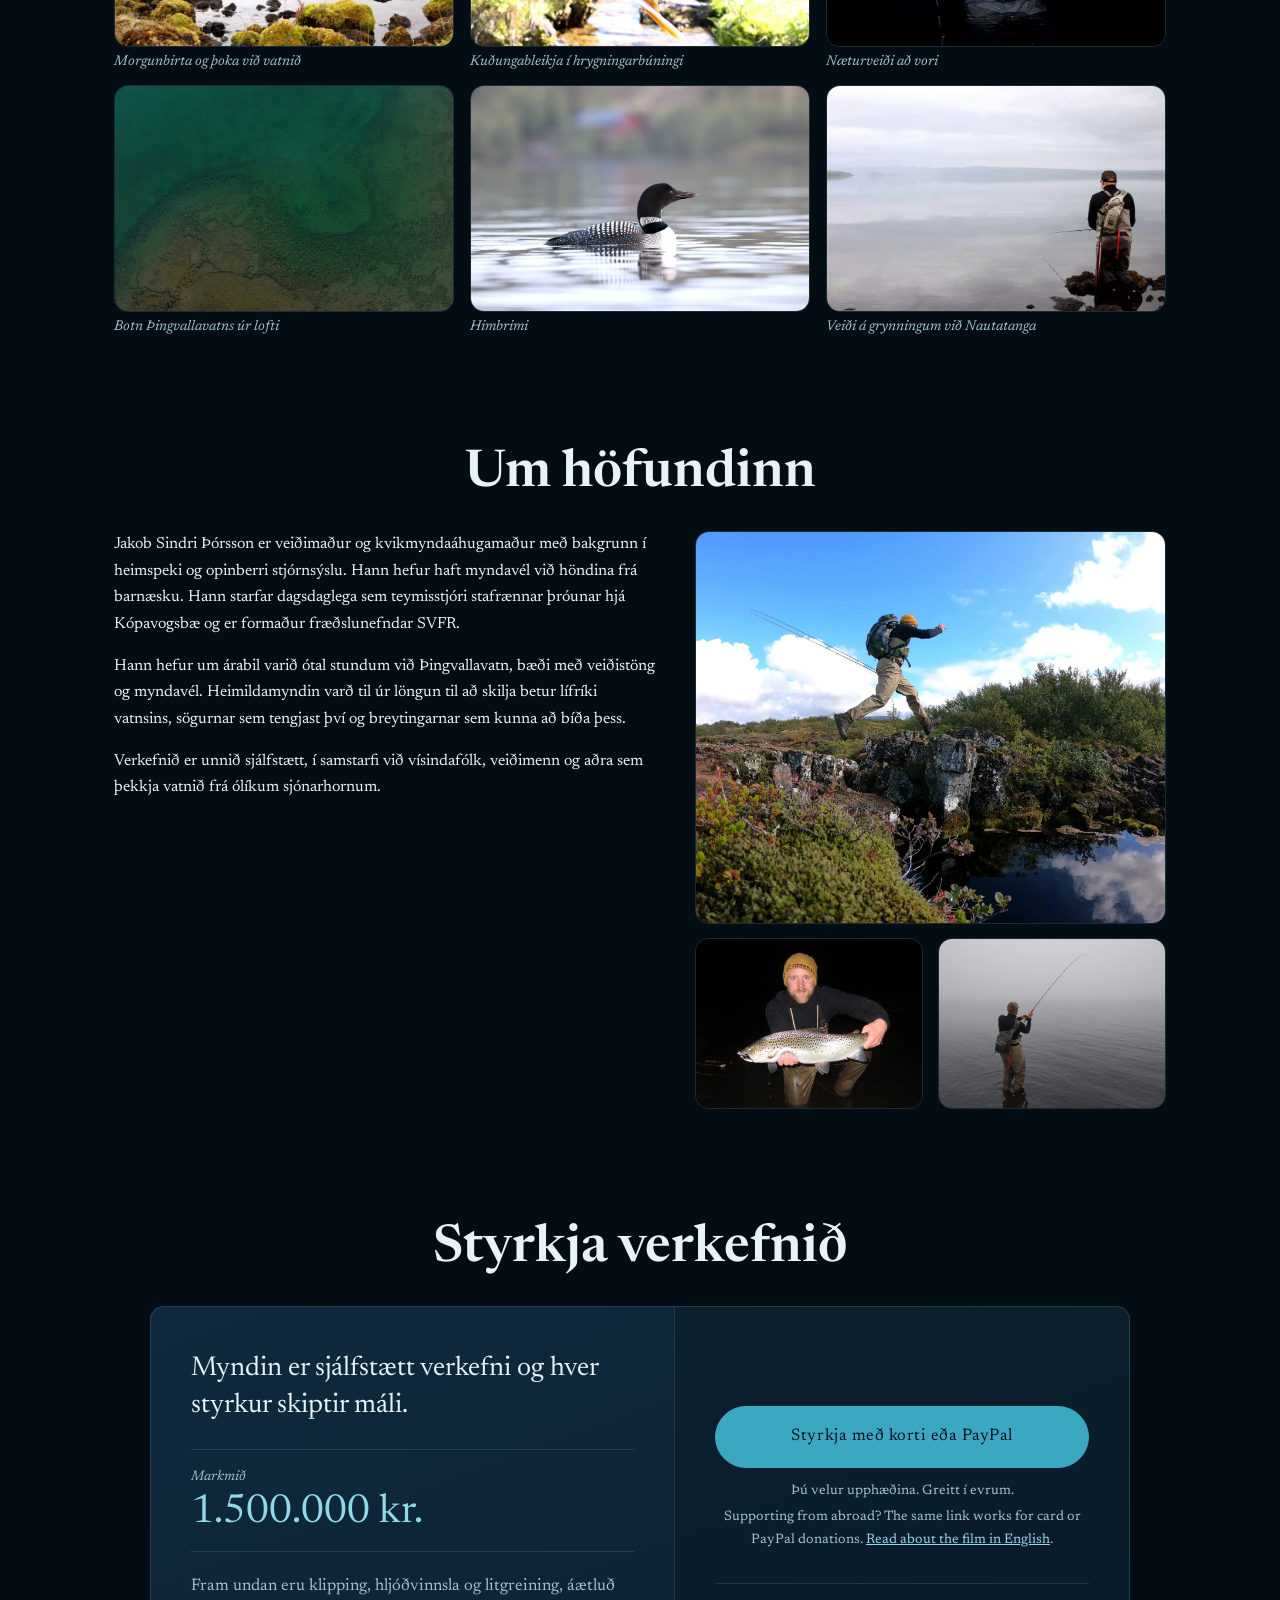
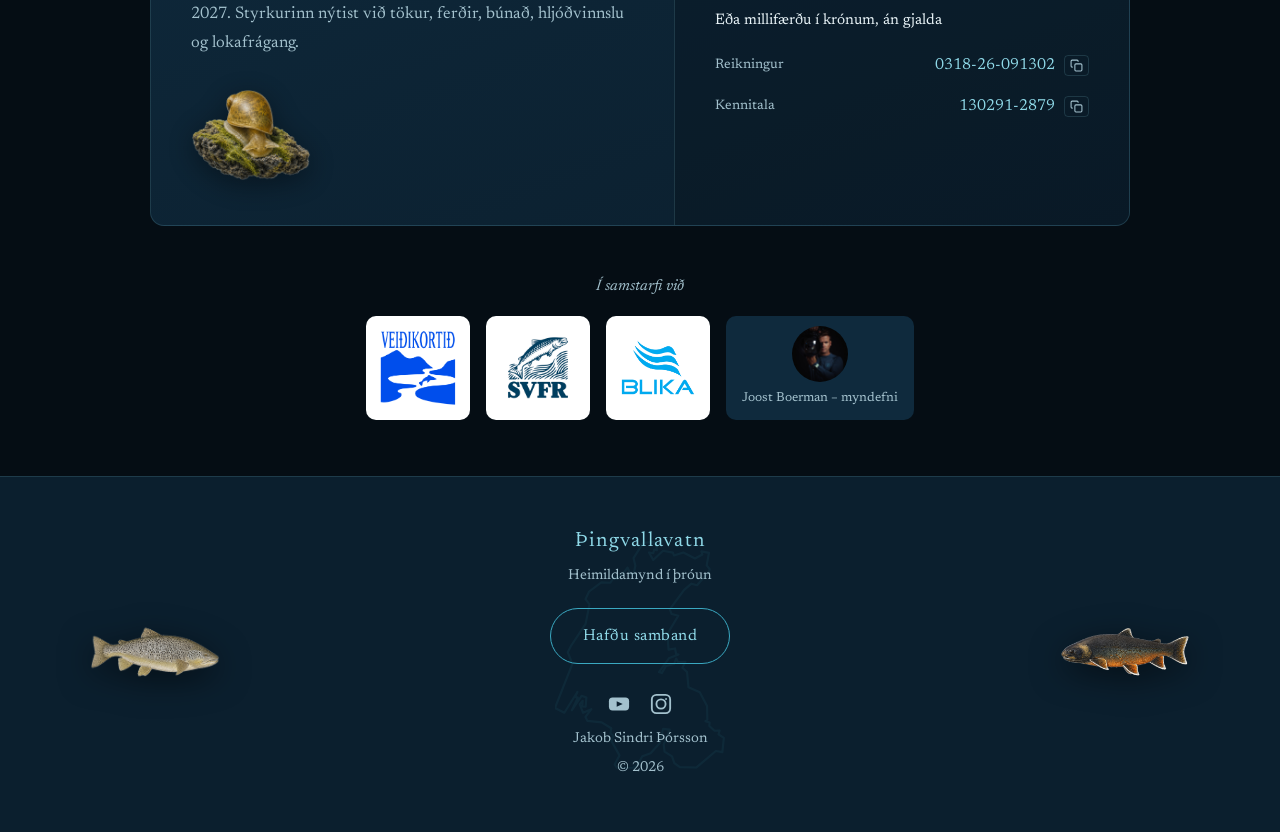
==== commit ab5d9246: "Stillur: morgunthoka i stad solseturs vid Arnarfell" ====
--- a/site/index.html
+++ b/site/index.html
@@ -180,7 +180,7 @@
     <section class="section" id="stillur">
       <h2>Stillur</h2>
       <ul class="stills-grid">
-        <li><button type="button" class="still" data-full="assets/images/web/stillur-solsetur.jpg"><picture><source srcset="assets/images/web/stillur-solsetur.webp" type="image/webp"><img src="assets/images/web/stillur-solsetur.jpg" alt="Sólsetur við Arnarfell" loading="lazy"></picture><span class="still-caption">Sólsetur við Arnarfell</span></button></li>
+        <li><button type="button" class="still" data-full="assets/images/web/theme-thjodgardur.webp"><img src="assets/images/web/theme-thjodgardur.webp" alt="Morgunbirta og þoka við Þingvallavatn" loading="lazy"><span class="still-caption">Morgunbirta og þoka við vatnið</span></button></li>
         <li><button type="button" class="still" data-full="assets/images/web/stillur-bleikja-1.jpg"><picture><source srcset="assets/images/web/stillur-bleikja-1.webp" type="image/webp"><img src="assets/images/web/stillur-bleikja-1.jpg" alt="Kuðungableikja í hrygningarbúningi" loading="lazy"></picture><span class="still-caption">Kuðungableikja í hrygningarbúningi</span></button></li>
         <li><button type="button" class="still" data-full="assets/images/web/stillur-urridi-naeturveidi.jpg"><picture><source srcset="assets/images/web/stillur-urridi-naeturveidi.webp" type="image/webp"><img src="assets/images/web/stillur-urridi-naeturveidi.jpg" alt="Næturveiði að vori" loading="lazy"></picture><span class="still-caption">Næturveiði að vori</span></button></li>
         <li><button type="button" class="still" data-full="assets/images/web/stillur-hraunbotn.jpg"><picture><source srcset="assets/images/web/stillur-hraunbotn.webp" type="image/webp"><img src="assets/images/web/stillur-hraunbotn.jpg" alt="Botn Þingvallavatns úr lofti" loading="lazy"></picture><span class="still-caption">Botn Þingvallavatns úr lofti</span></button></li>
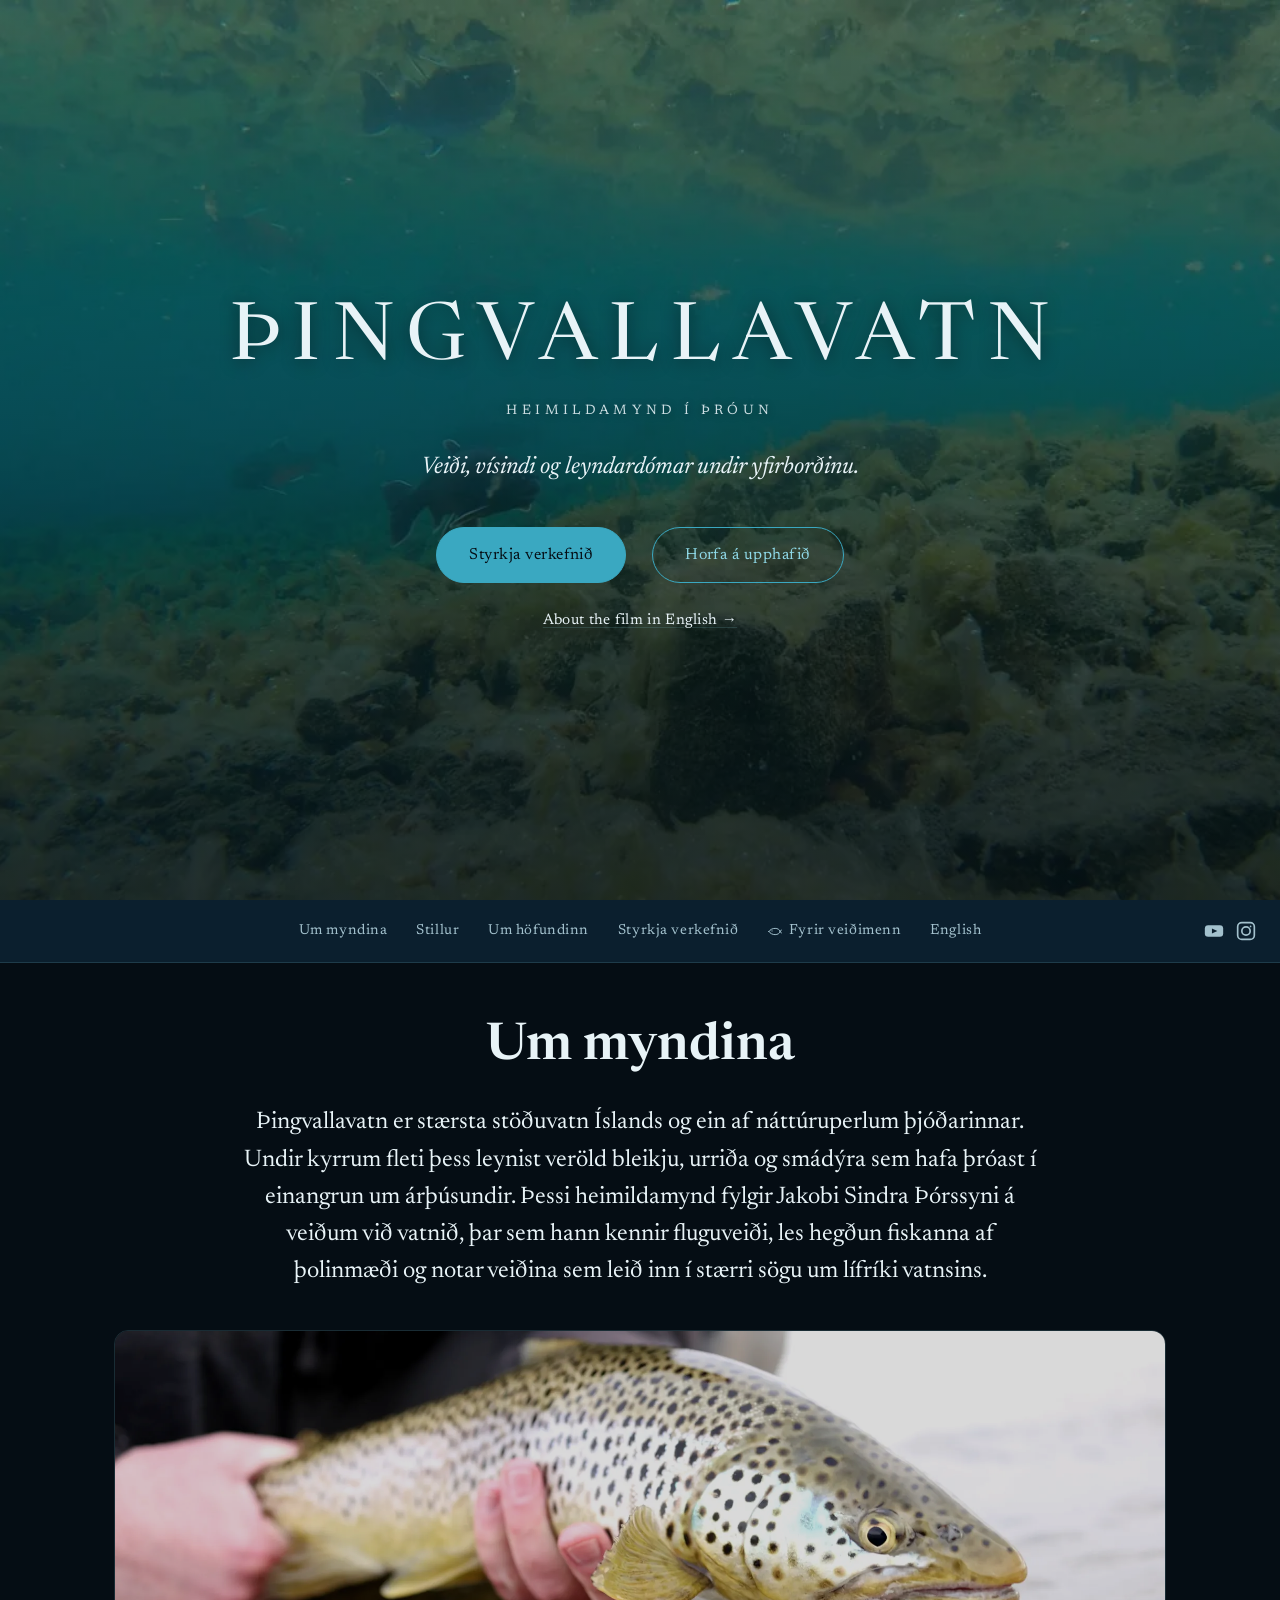
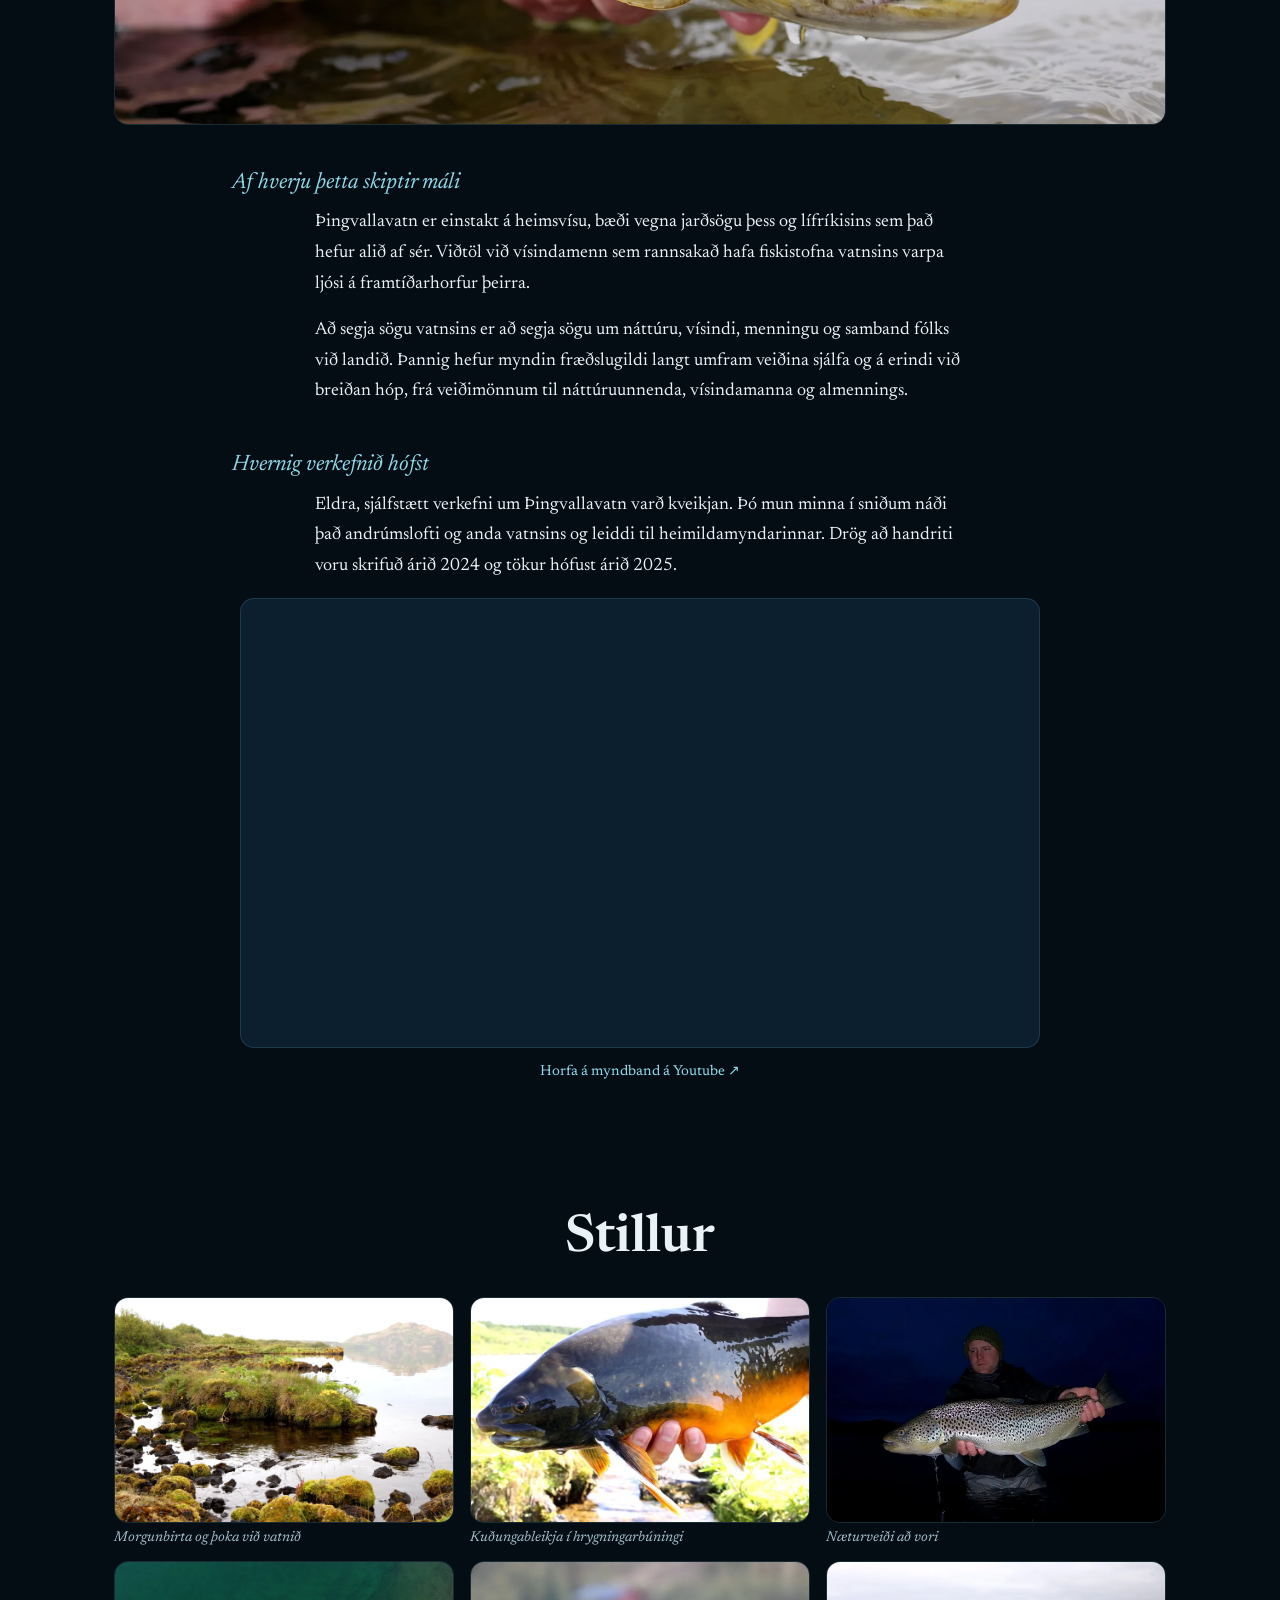
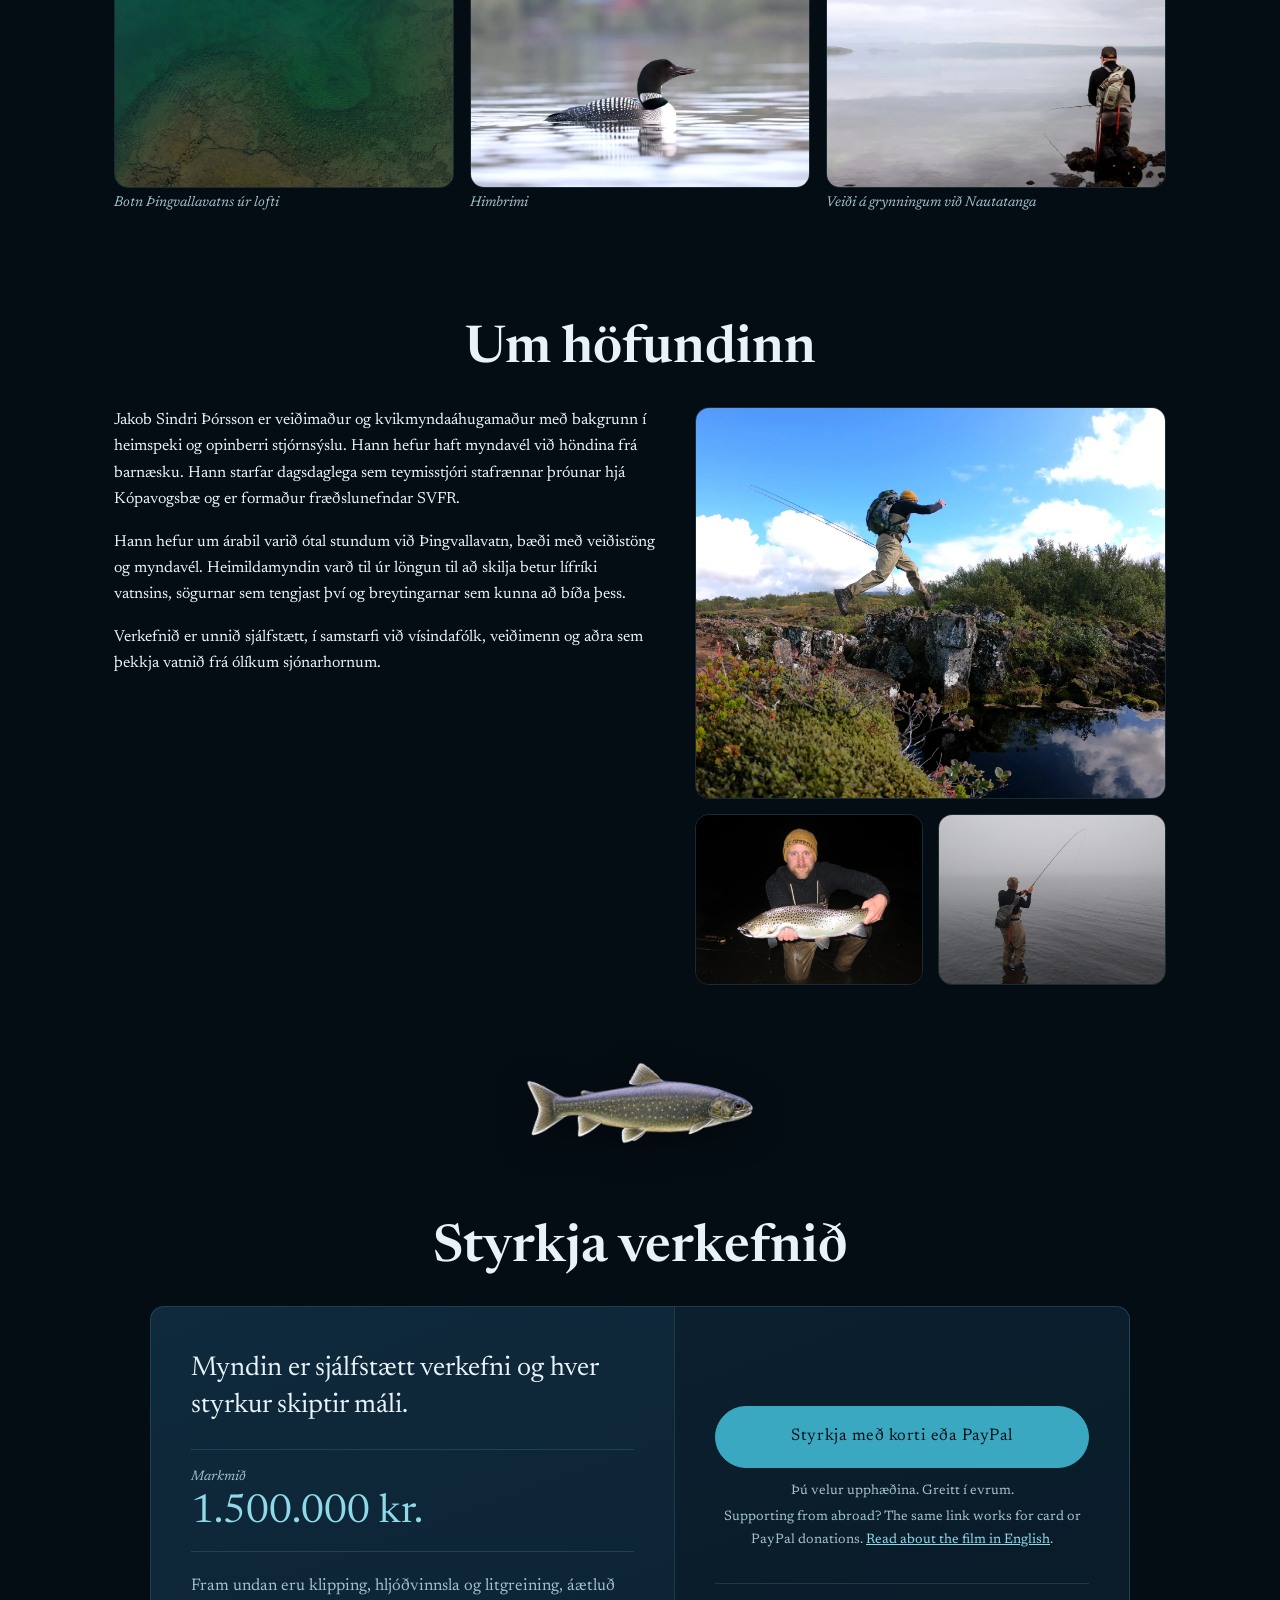
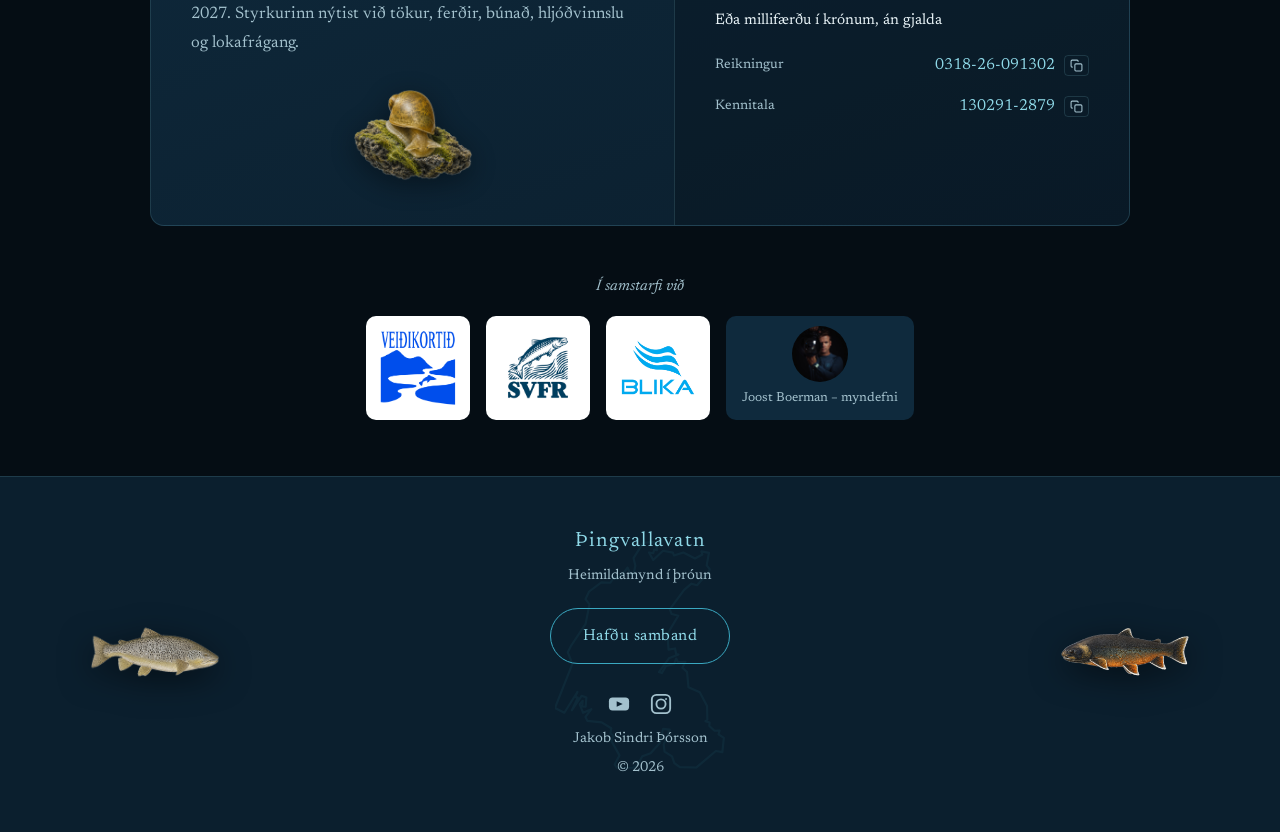
==== commit f62e517d: "Hreinsa ónotaðan kóða; murta undir höfundi, vatnabobbi miðjaður, reglur á eftir korti - JS: gamla my" ====
--- a/site/index.html
+++ b/site/index.html
@@ -171,10 +171,6 @@
       </p>
     </section>
 
-    <div class="section-divider" aria-hidden="true">
-      <img src="assets/illustrations/murta.png" alt="" width="540" height="198" loading="lazy">
-    </div>
-
     <!-- Stillur: sex valdar myndir í grind (áður hringekja með 37 myndum).
          Smellt á mynd opnar hana stærri í <dialog>; Esc eða „Loka“ lokar. -->
     <section class="section" id="stillur">
@@ -241,6 +237,11 @@
         </figure>
       </div>
     </section>
+
+    <!-- Murtan: skilur „Um höfundinn“ frá styrkhlutanum -->
+    <div class="section-divider" aria-hidden="true">
+      <img src="assets/illustrations/murta.png" alt="" width="540" height="198" loading="lazy">
+    </div>
 
     <section class="section support-section" id="leggja-lid">
       <h2>Styrkja verkefnið</h2>
--- a/site/style.css
+++ b/site/style.css
@@ -174,15 +174,6 @@
   font-style: italic;
 }
 
-.hero-description {
-  margin-top: 1.5rem;
-  color: var(--color-text-muted);
-  font-size: 1rem;
-  max-width: 60ch;
-  margin-left: auto;
-  margin-right: auto;
-}
-
 .hero-buttons {
   margin-top: 2.5rem;
   display: flex;
@@ -194,29 +185,6 @@
 
 .hero-lang {
   margin-top: 1.5rem;
-}
-
-/* ── Þemu myndarinnar: stuttur listi í lesmálsdálknum (tveir dálkar í tölvu) ── */
-.theme-list {
-  list-style: none;
-  max-width: 51rem;
-  margin: 0 auto 1.5rem;
-  padding: 0;
-  columns: 2;
-  column-gap: 2.5rem;
-}
-
-.theme-list li {
-  break-inside: avoid;
-  padding: 0.45rem 0;
-  border-bottom: 1px solid var(--border-soft);
-  font-size: 1.05rem;
-}
-
-@media (max-width: 600px) {
-  .theme-list {
-    columns: 1;
-  }
 }
 
 /* ── Stillur: sex myndir í grind ── */
@@ -778,7 +746,6 @@
   transition: fill 0.2s ease, stroke 0.2s ease, filter 0.2s ease, r 0.2s ease;
 }
 
-
 /* Ósýnilegt snertisvæði undir hverjum punkti; sveima yfir því lýsir punktinn upp */
 .interactive-map-svg .map-hit {
   fill: transparent;
@@ -861,30 +828,6 @@
   margin-bottom: 0;
 }
 
-.map-inline-link {
-  background: none;
-  border: none;
-  padding: 0;
-  font: inherit;
-  color: var(--color-accent-light);
-  text-decoration: underline;
-  text-decoration-color: var(--border-soft);
-  cursor: pointer;
-}
-
-.map-inline-link:hover {
-  text-decoration-color: var(--color-accent-light);
-}
-
-.map-topics-row {
-  display: flex;
-  flex-wrap: wrap;
-  gap: 0.5rem;
-  margin-bottom: 1.25rem;
-  padding-bottom: 1.25rem;
-  border-bottom: 1px solid var(--border-soft);
-}
-
 .map-meta[hidden] {
   display: none;
 }
@@ -989,21 +932,6 @@
   font-weight: 400;
   font-size: 0.76rem;
   padding: 0.3rem 0.6rem;
-}
-
-/* Pitch */
-.pitch {
-  background: linear-gradient(180deg, transparent, rgba(58, 168, 193, 0.06), transparent);
-}
-
-.pitch-text {
-  font-size: clamp(1.1rem, 2.2vw, 1.4rem);
-  text-align: center;
-  max-width: 75ch;
-  margin: 0 auto;
-  color: var(--color-text);
-  font-style: italic;
-  line-height: 1.9;
 }
 
 /* Sneak peek */
@@ -1039,148 +967,9 @@
   text-decoration: underline;
 }
 
-.video-extra-intro {
-  margin-top: 2rem;
-}
-
-.video-extra-grid {
-  display: flex;
-  flex-wrap: wrap;
-  align-items: flex-start;
-  justify-content: center;
-  gap: 0.75rem;
-  max-width: 800px;
-  margin: 0 auto;
-}
-
-.video-extra-item {
-  position: relative;
-  display: block;
-  width: min(45%, 220px);
-  border-radius: var(--radius);
-  overflow: hidden;
-  border: 1px solid var(--border-soft);
-  line-height: 0;
-}
-
-.video-extra-item img {
-  width: 100%;
-  height: auto;
-  display: block;
-  filter: saturate(0.9) brightness(0.92);
-  transition: transform 0.3s ease, filter 0.3s ease;
-}
-
-.video-extra-item:hover img {
-  transform: scale(1.05);
-  filter: none;
-}
-
-.video-extra-item::after {
-  content: "▶ Youtube";
-  position: absolute;
-  right: 0.5rem;
-  bottom: 0.5rem;
-  padding: 0.2rem 0.5rem;
-  border-radius: 999px;
-  background: rgba(5, 13, 20, 0.7);
-  color: var(--color-accent-light);
-  font-size: 0.75rem;
-  letter-spacing: 0.02em;
-}
-
 /* Gallery (Stillur) */
 .section.gallery {
   max-width: none;
-}
-
-.gallery-wrap {
-  position: relative;
-  overflow: hidden;
-  margin-top: 2rem;
-  outline: none;
-}
-.gallery-wrap:focus-visible {
-  outline: 2px solid var(--color-accent);
-  outline-offset: 4px;
-  border-radius: var(--radius);
-}
-
-.gallery-scroll {
-  display: flex;
-  will-change: transform;
-}
-
-/* Fletti-hnappar á jöðrum myndasafnsins */
-.gallery-nav {
-  position: absolute;
-  top: 50%;
-  z-index: 2;
-  width: 44px;
-  height: 44px;
-  display: grid;
-  place-items: center;
-  border-radius: 50%;
-  border: 1px solid var(--border-soft);
-  background: rgba(5, 13, 20, 0.72);
-  color: var(--color-text);
-  cursor: pointer;
-  transform: translateY(-50%);
-  transition: background-color 0.2s ease, border-color 0.2s ease;
-}
-
-.gallery-prev { left: 0.75rem; }
-.gallery-next { right: 0.75rem; }
-
-.gallery-nav:hover {
-  background: rgba(5, 13, 20, 0.9);
-  border-color: var(--color-accent);
-}
-
-.gallery-nav:focus-visible {
-  outline: 2px solid var(--color-accent);
-  outline-offset: 2px;
-}
-
-.gallery-item {
-  flex: 0 0 100%;
-  min-width: 0;
-  padding: 0 0.5rem;
-}
-
-.gallery-item img {
-  width: 100%;
-  aspect-ratio: 3 / 2;
-  object-fit: cover;
-  display: block;
-  border-radius: var(--radius);
-  border: 1px solid var(--border-soft);
-  filter: saturate(0.9) brightness(0.92);
-  cursor: pointer;
-  transition: filter 0.2s;
-}
-.gallery-item img:hover {
-  filter: saturate(1) brightness(0.97);
-}
-
-.gallery-item img[src$="stillur-bleikja-3.jpg"] {
-  object-position: right center;
-}
-
-.card-image img[src$="theme-veidiadferdir.webp"] {
-  object-position: right center;
-}
-
-@media (min-width: 1000px) {
-  .gallery-item {
-    flex-basis: 50%;
-  }
-}
-
-@media (min-width: 1800px) {
-  .gallery-item {
-    flex-basis: calc(100% / 3);
-  }
 }
 
 .sr-only {
@@ -1195,203 +984,6 @@
   border: 0;
 }
 
-.gallery-progress {
-  max-width: 220px;
-  margin: 1rem auto 0;
-  padding: 10px 0.5rem;
-  cursor: pointer;
-}
-
-.gallery-progress-track {
-  position: relative;
-  height: 3px;
-  border-radius: 999px;
-  background: var(--border-soft);
-  overflow: hidden;
-  transition: height 0.15s ease;
-}
-
-.gallery-progress:hover .gallery-progress-track {
-  height: 6px;
-}
-
-.gallery-progress-thumb {
-  position: absolute;
-  top: 0;
-  left: 0;
-  height: 100%;
-  border-radius: 999px;
-  background: var(--color-accent);
-  transition: left 0.4s ease, width 0.4s ease;
-}
-
-/* Lightbox */
-.lightbox {
-  position: fixed;
-  inset: 0;
-  background: rgba(5, 14, 20, 0.96);
-  z-index: 1000;
-  display: flex;
-  align-items: center;
-  justify-content: center;
-  padding: 3.5rem 3.5rem 1.5rem;
-}
-.lightbox[hidden] {
-  display: none;
-}
-
-.lb-close {
-  position: fixed;
-  top: 0.8rem;
-  right: 1rem;
-  background: none;
-  border: none;
-  color: rgba(255,255,255,0.55);
-  font-size: 1.3rem;
-  cursor: pointer;
-  padding: 0.4rem 0.6rem;
-  line-height: 1;
-  border-radius: 4px;
-  transition: color 0.15s;
-}
-.lb-close:hover,
-.lb-close:focus-visible {
-  color: #fff;
-  outline: none;
-}
-
-.lb-prev,
-.lb-next {
-  position: fixed;
-  top: 50%;
-  transform: translateY(-50%);
-  background: rgba(0,0,0,0.25);
-  border: 1px solid rgba(255,255,255,0.1);
-  border-radius: 50%;
-  color: rgba(255,255,255,0.7);
-  font-size: 1.6rem;
-  width: 2.8rem;
-  height: 2.8rem;
-  display: flex;
-  align-items: center;
-  justify-content: center;
-  cursor: pointer;
-  line-height: 1;
-  transition: background 0.15s, color 0.15s;
-}
-.lb-prev { left: 0.5rem; }
-.lb-next { right: 0.5rem; }
-.lb-prev:hover,
-.lb-next:hover,
-.lb-prev:focus-visible,
-.lb-next:focus-visible {
-  background: rgba(255,255,255,0.1);
-  color: #fff;
-  outline: none;
-}
-
-.lb-inner {
-  display: flex;
-  flex-direction: column;
-  align-items: center;
-  max-width: min(90vw, 1200px);
-}
-
-.lb-img {
-  max-width: 100%;
-  max-height: calc(100vh - 7rem);
-  object-fit: contain;
-  border-radius: 4px;
-  display: block;
-}
-
-.lb-caption {
-  margin: 0.65rem 0 0;
-  font-size: 0.83rem;
-  color: rgba(255,255,255,0.55);
-  text-align: center;
-}
-
-.lb-progress {
-  width: 140px;
-  max-width: 40vw;
-  margin: 0.5rem auto 0;
-  padding: 10px 0;
-  cursor: pointer;
-}
-
-.lb-progress-track {
-  position: relative;
-  height: 3px;
-  border-radius: 999px;
-  background: rgba(255, 255, 255, 0.18);
-  overflow: hidden;
-  transition: height 0.15s ease;
-}
-
-.lb-progress:hover .lb-progress-track {
-  height: 6px;
-}
-
-.lb-progress-thumb {
-  position: absolute;
-  top: 0;
-  left: 0;
-  height: 100%;
-  border-radius: 999px;
-  background: rgba(255, 255, 255, 0.6);
-  transition: left 0.25s ease;
-}
-
-@media (max-width: 700px) {
-  .lightbox {
-    padding: 3rem 3rem 1rem;
-  }
-  .lb-prev { left: 0.2rem; }
-  .lb-next { right: 0.2rem; }
-  .lb-prev,
-  .lb-next {
-    width: 2.2rem;
-    height: 2.2rem;
-    font-size: 1.2rem;
-  }
-}
-
-/* Weather */
-.weather-tabs {
-  display: flex;
-  justify-content: center;
-  gap: 0.75rem;
-  margin-top: 2rem;
-}
-
-.weather-tab {
-  padding: 0.6rem 1.4rem;
-  border-radius: 999px;
-  border: 1px solid var(--border-soft);
-  background-color: transparent;
-  color: var(--color-text-muted);
-  font-family: inherit;
-  font-size: 0.9rem;
-  letter-spacing: 0.03em;
-  cursor: pointer;
-  transition: background-color 0.3s ease, color 0.3s ease, border-color 0.3s ease;
-}
-
-.weather-tab:hover {
-  border-color: var(--color-accent);
-}
-
-.weather-tab.active {
-  background-color: var(--color-accent-soft);
-  border-color: var(--color-accent);
-  color: var(--color-accent-light);
-}
-
-.weather-panel[hidden] {
-  display: none;
-}
-
 .weather-grid {
   display: grid;
   grid-template-columns: repeat(auto-fit, minmax(100px, 1fr));
@@ -1544,106 +1136,6 @@
   text-decoration: underline;
 }
 
-.angler-card {
-  margin-top: 1.5rem;
-  text-align: center;
-  padding: 2rem;
-  border-radius: var(--radius);
-  background-color: var(--color-bg-card);
-  border: 1px solid var(--border-soft);
-}
-
-.angler-verdict {
-  font-size: 1.3rem;
-  color: var(--color-accent-light);
-  margin-bottom: 0.75rem;
-  max-width: none;
-}
-
-.angler-detail {
-  color: var(--color-text);
-  font-size: 0.95rem;
-  max-width: none;
-}
-
-.angler-note {
-  margin-top: 1rem;
-  margin-bottom: 0;
-  font-size: 0.8rem;
-  color: var(--color-text-muted);
-  max-width: none;
-}
-
-.conditions-table-wrap {
-  margin-top: 2rem;
-}
-
-.conditions-note {
-  font-size: 0.8rem;
-  color: var(--color-text-muted);
-  text-align: center;
-  margin: 0 auto 1rem;
-  max-width: 640px;
-}
-
-.conditions-table {
-  width: 100%;
-  border-collapse: collapse;
-  background-color: var(--color-bg-card);
-  border: 1px solid var(--border-soft);
-  border-radius: var(--radius);
-  overflow: hidden;
-}
-
-.conditions-table th,
-.conditions-table td {
-  padding: 0.75rem 1rem;
-  border-bottom: 1px solid var(--border-soft);
-  text-align: center;
-}
-
-.conditions-table th {
-  color: var(--color-accent-light);
-  font-weight: 600;
-}
-
-.conditions-table th:first-child,
-.conditions-table td:first-child {
-  text-align: left;
-  color: var(--color-text);
-}
-
-.conditions-table tbody tr:last-child td {
-  border-bottom: none;
-}
-
-.condition {
-  display: inline-block;
-  padding: 0.25rem 0.75rem;
-  border-radius: 999px;
-  font-size: 0.85rem;
-  border: 1px solid var(--border-soft);
-  color: var(--color-text-muted);
-}
-
-.condition-good {
-  background-color: var(--color-accent-soft);
-  border-color: var(--color-accent);
-  color: var(--color-accent-light);
-}
-
-.condition-poor {
-  background-color: var(--color-warning-soft);
-  border-color: var(--color-warning);
-  color: var(--color-warning);
-}
-
-.condition-closed {
-  background-color: rgba(163, 193, 205, 0.12);
-  border-color: rgba(163, 193, 205, 0.35);
-  color: var(--color-text-muted);
-}
-
 .section-banner {
   position: relative;
   aspect-ratio: 16 / 6;
@@ -1661,13 +1153,6 @@
   filter: saturate(0.9) brightness(0.85);
 }
 
-/* Card grid (themes) */
-.card-grid {
-  display: grid;
-  grid-template-columns: repeat(auto-fit, minmax(240px, 1fr));
-  gap: 1.5rem;
-}
-
 .card {
   background-color: var(--color-bg-card);
   border: 1px solid var(--border-soft);
@@ -1681,30 +1166,6 @@
 .card:hover {
   transform: translateY(-4px);
   border-color: var(--color-accent);
-}
-
-.card-image {
-  aspect-ratio: 4 / 3;
-  overflow: hidden;
-  background-color: var(--color-bg-card);
-}
-
-.card-image img {
-  width: 100%;
-  height: 100%;
-  object-fit: cover;
-  display: block;
-  filter: saturate(0.9) brightness(0.92);
-  transition: transform 0.3s ease, filter 0.3s ease;
-}
-
-.card:hover .card-image img {
-  transform: scale(1.05);
-  filter: none;
-}
-
-.card-body {
-  padding: 1.6rem;
 }
 
 .card h3 {
@@ -1830,10 +1291,6 @@
 
 .partner-person span {
   font-size: 0.8rem;
-}
-
-#styrktaradilar .button {
-  margin-top: 0.5rem;
 }
 
 /* Forecast cards */
@@ -2181,98 +1638,6 @@
   margin-top: 1.5rem;
 }
 
-.forecast-grid {
-  display: grid;
-  grid-template-columns: repeat(auto-fit, minmax(240px, 1fr));
-  gap: 1rem;
-}
-
-.forecast-card {
-  background: var(--color-bg-card);
-  border: 1px solid var(--border-soft);
-  border-radius: var(--radius);
-  padding: 1.5rem;
-  display: flex;
-  flex-direction: column;
-  gap: 0.6rem;
-}
-
-.forecast-card-fly {
-  border-left: 3px solid var(--color-accent);
-}
-
-.forecast-card-header {
-  display: flex;
-  align-items: center;
-  justify-content: space-between;
-  gap: 0.75rem;
-  flex-wrap: wrap;
-}
-
-.forecast-species {
-  font-size: 0.85rem;
-  text-transform: uppercase;
-  letter-spacing: 0.08em;
-  color: var(--color-text-muted);
-}
-
-.forecast-badge {
-  display: inline-block;
-  padding: 0.3rem 0.85rem;
-  border-radius: 999px;
-  font-size: 0.9rem;
-  border: 1px solid var(--border-soft);
-  color: var(--color-text-muted);
-  white-space: nowrap;
-}
-
-.forecast-score-4 {
-  background: var(--color-accent-soft);
-  border-color: var(--color-accent-light);
-  color: var(--color-accent-light);
-  font-weight: 600;
-}
-
-.forecast-score-3 {
-  background: var(--color-accent-soft);
-  border-color: var(--color-accent);
-  color: var(--color-accent-light);
-}
-
-.forecast-score-2 {
-  background: rgba(143, 217, 232, 0.07);
-  border-color: var(--border-soft);
-  color: var(--color-text-muted);
-}
-
-.forecast-score-1 {
-  background: rgba(217, 150, 90, 0.12);
-  border-color: rgba(217, 150, 90, 0.4);
-  color: #d9965a;
-}
-
-.forecast-score-0 {
-  background: var(--color-warning-soft);
-  border-color: var(--color-warning);
-  color: var(--color-warning);
-}
-
-.forecast-explanation {
-  font-size: 0.9rem;
-  color: var(--color-text);
-  line-height: 1.6;
-  margin: 0;
-  max-width: none;
-}
-
-.forecast-model-note {
-  font-size: 0.8rem;
-  color: var(--color-text-muted);
-  margin: 0;
-  max-width: none;
-  font-style: italic;
-}
-
 /* Dagaveljari fyrir veiðispá */
 .vsp-day-tabs {
   display: flex;
@@ -2441,29 +1806,6 @@
 .cond-bad  { color: #e05c5c; }
 .cond-ok   { color: #c9a030; }
 .cond-good { color: var(--color-accent-light); }
-
-/* Skýringar undir töflu */
-.vsp-notes {
-  margin-top: 1.25rem;
-  padding-top: 1rem;
-  border-top: 1px solid var(--border-soft);
-  display: flex;
-  flex-direction: column;
-  gap: 0.3rem;
-}
-
-.vsp-note {
-  font-size: 0.84rem;
-  color: var(--color-text-muted);
-  line-height: 1.5;
-  margin: 0;
-  max-width: none;
-}
-
-.vsp-note strong {
-  color: var(--color-text);
-  font-weight: 500;
-}
 
 @media (max-width: 560px) {
   .vsp-th-label  { width: 4rem; }
@@ -2696,13 +2038,6 @@
   width: 22px;
   height: 22px;
   display: block;
-}
-
-/* Responsive */
-@media (max-width: 700px) {
-  .support-grid {
-    grid-template-columns: 1fr;
-  }
 }
 
 @media (max-width: 1024px) {
@@ -2886,7 +2221,7 @@
 .fund-art {
   width: 120px;
   height: auto;
-  margin-top: auto;      /* sest neðst í vinstri hlutanum */
+  margin: auto auto 0;   /* sest neðst í vinstri hlutanum, miðjaður */
   padding-top: 2rem;
   opacity: 0.9;
   filter: drop-shadow(0 6px 14px rgba(0, 0, 0, 0.45));
@@ -2972,13 +2307,6 @@
   .fund-art {
     display: none; /* í síma fer greiðslan beint á eftir textanum; teikningin birtist í tölvu */
   }
-}
-
-.support-grid {
-  display: grid;
-  grid-template-columns: repeat(auto-fit, minmax(260px, 1fr));
-  gap: 1.5rem;
-  margin-top: 1rem;
 }
 
 .support-card {
@@ -2989,49 +2317,6 @@
   text-align: center;
 }
 
-/* Fjárstuðningur er aðalmarkmið síðunnar: spjaldið fær áherslulit svo það lesist fyrst */
-.support-card-primary {
-  border-color: var(--color-accent);
-  background: linear-gradient(160deg, rgba(58, 168, 193, 0.14), var(--color-bg-alt) 70%);
-}
-
-.support-card-primary .support-contact-note + .support-contact-note {
-  margin-top: 0.4rem;
-}
-
-/* „eða“ milli millifærslu og PayPal-hnapps */
-.support-card .support-or {
-  margin: 1.1rem auto 0.7rem;
-  font-size: 0.85rem;
-  font-style: italic;
-  color: var(--color-text-muted);
-}
-
-.support-paypal {
-  display: table;
-  margin: 0 auto;
-}
-
-/* Millifærsla er aukaleið undir PayPal: aðskilin með línu og hljóðlátari */
-.support-transfer {
-  margin-top: 1.5rem;
-  padding-top: 1.25rem;
-  border-top: 1px solid var(--border-soft);
-}
-
-.support-card .support-transfer-title {
-  margin: 0 auto 0.6rem;
-  font-size: 0.9rem;
-  color: var(--color-text-muted);
-}
-
-/* Reikningsreiturinn er ekki „spjald í spjaldi“ lengur: enginn rammi, bara upplýsingarnar */
-.support-transfer .account-block {
-  background: none;
-  border: none;
-  padding: 0;
-}
-
 .support-card h3 {
   color: var(--color-accent-light);
   font-weight: 400;
@@ -3042,59 +2327,6 @@
 .support-card > a.button {
   display: table;
   margin: 0.4rem auto 0;
-}
-
-.support-card-fill {
-  display: block;
-  width: 130px;
-  height: auto;
-  margin: 1.4rem auto 0;
-  opacity: 0.85;
-  filter: drop-shadow(0 6px 14px rgba(0, 0, 0, 0.45));
-}
-
-.account-block {
-  display: block;
-  margin: 0.4rem auto 0;
-  background: var(--color-bg-alt);
-  border: 1px solid var(--border-soft);
-  border-radius: var(--radius);
-  padding: 1.2rem 1.5rem;
-  max-width: 360px;
-  width: 100%;
-}
-
-.account-dl {
-  margin: 0;
-}
-
-.account-row {
-  display: flex;
-  flex-direction: column;
-  align-items: center;
-  gap: 0.35rem;
-  padding: 0.55rem 0;
-  border-bottom: 1px solid var(--border-soft);
-}
-.account-row:last-child {
-  border-bottom: none;
-}
-
-.account-row dt {
-  font-size: 0.75rem;
-  text-transform: uppercase;
-  letter-spacing: 0.09em;
-  color: var(--color-text-muted);
-}
-
-.account-row dd {
-  margin: 0;
-  display: flex;
-  align-items: center;
-  gap: 0.45rem;
-  font-size: 0.95rem;
-  font-variant-numeric: tabular-nums;
-  color: var(--color-accent-light);
 }
 
 /* Stærra ósýnilegt snertisvæði (um 40px) í kringum litla afritunarhnappinn */
@@ -3153,147 +2385,6 @@
   color: var(--color-accent);
 }
 
-.support-contact-note {
-  margin-top: 1rem;
-  font-size: 0.85rem;
-  color: var(--color-text-muted);
-  text-align: center;
-}
-.support-contact-note a {
-  color: var(--color-accent-light);
-}
-
-@media (max-width: 700px) {
-  .account-block {
-    min-width: 0;
-    width: 100%;
-    box-sizing: border-box;
-  }
-}
-
-/* ── Theme carousel ── */
-.theme-carousel {
-  outline: none;
-}
-.theme-carousel:focus-visible {
-  outline: 2px solid var(--color-accent);
-  outline-offset: 4px;
-  border-radius: var(--radius);
-}
-
-.theme-main-card {
-  position: relative;
-  height: 460px;
-  border-radius: var(--radius);
-  overflow: hidden;
-  cursor: grab;
-  user-select: none;
-}
-.theme-main-card.is-dragging {
-  cursor: grabbing;
-}
-
-.theme-card-img {
-  position: absolute;
-  inset: 0;
-  width: 100%;
-  height: 100%;
-  object-fit: cover;
-  transition: opacity 0.28s ease;
-}
-.theme-card-img.is-fading {
-  opacity: 0;
-}
-
-.theme-card-overlay {
-  position: absolute;
-  inset: 0;
-  background: linear-gradient(to bottom, rgba(0,0,0,0) 35%, rgba(0,0,0,0.78) 100%);
-  pointer-events: none;
-}
-
-.theme-card-content {
-  position: absolute;
-  bottom: 0;
-  left: 0;
-  right: 0;
-  padding: 1.5rem 2rem 1.8rem;
-  transition: opacity 0.22s ease;
-}
-.theme-card-content.is-fading {
-  opacity: 0;
-}
-
-.theme-card-title {
-  margin: 0 0 0.45rem;
-  font-size: 1.35rem;
-  font-weight: 700;
-  color: #fff;
-  line-height: 1.25;
-}
-
-/* Tvöfaldur klasi svo `.section p` (margin: auto) miðjusetji ekki textann undir titlinum */
-.theme-card-content .theme-card-desc {
-  margin: 0;
-  font-size: 0.9rem;
-  color: rgba(255,255,255,0.82);
-  max-width: 55ch;
-  line-height: 1.55;
-}
-
-.theme-name-list {
-  list-style: none;
-  margin: 0.9rem 0 0;
-  padding: 0;
-  display: flex;
-  flex-wrap: wrap;
-  justify-content: center;
-  gap: 0.5rem;
-}
-
-.theme-name-list li {
-  display: flex;
-  align-items: center;
-}
-
-.theme-name-btn {
-  background: var(--color-bg-alt);
-  border: 1px solid var(--border-soft);
-  border-radius: 999px;
-  padding: 0.4rem 0.9rem;
-  color: var(--color-text-muted);
-  font-size: 0.82rem;
-  cursor: pointer;
-  white-space: nowrap;
-  transition: color 0.18s, border-color 0.18s, background-color 0.18s;
-}
-.theme-name-btn:hover,
-.theme-name-btn:focus-visible {
-  color: var(--color-text);
-  border-color: var(--color-accent);
-  outline: none;
-}
-.theme-name-btn.is-active {
-  color: var(--color-accent-light);
-  background: var(--color-accent-soft);
-  border-color: var(--color-accent);
-}
-
-@media (max-width: 700px) {
-  .theme-main-card {
-    height: 280px;
-  }
-  .theme-card-title {
-    font-size: 1.05rem;
-  }
-  .theme-card-content {
-    padding: 1rem 1.2rem 1.3rem;
-  }
-  .theme-card-desc {
-    font-size: 0.82rem;
-  }
-}
-
 /* ── Illustrated accents ── */
 
 @keyframes illus-fadein { from { opacity: 0; } to { opacity: 1; } }
@@ -3315,10 +2406,6 @@
 }
 
 @media (prefers-reduced-motion: reduce) {
-  .theme-card-img,
-  .theme-card-content {
-    transition: none;
-  }
 
   .section-divider {
     opacity: 1;
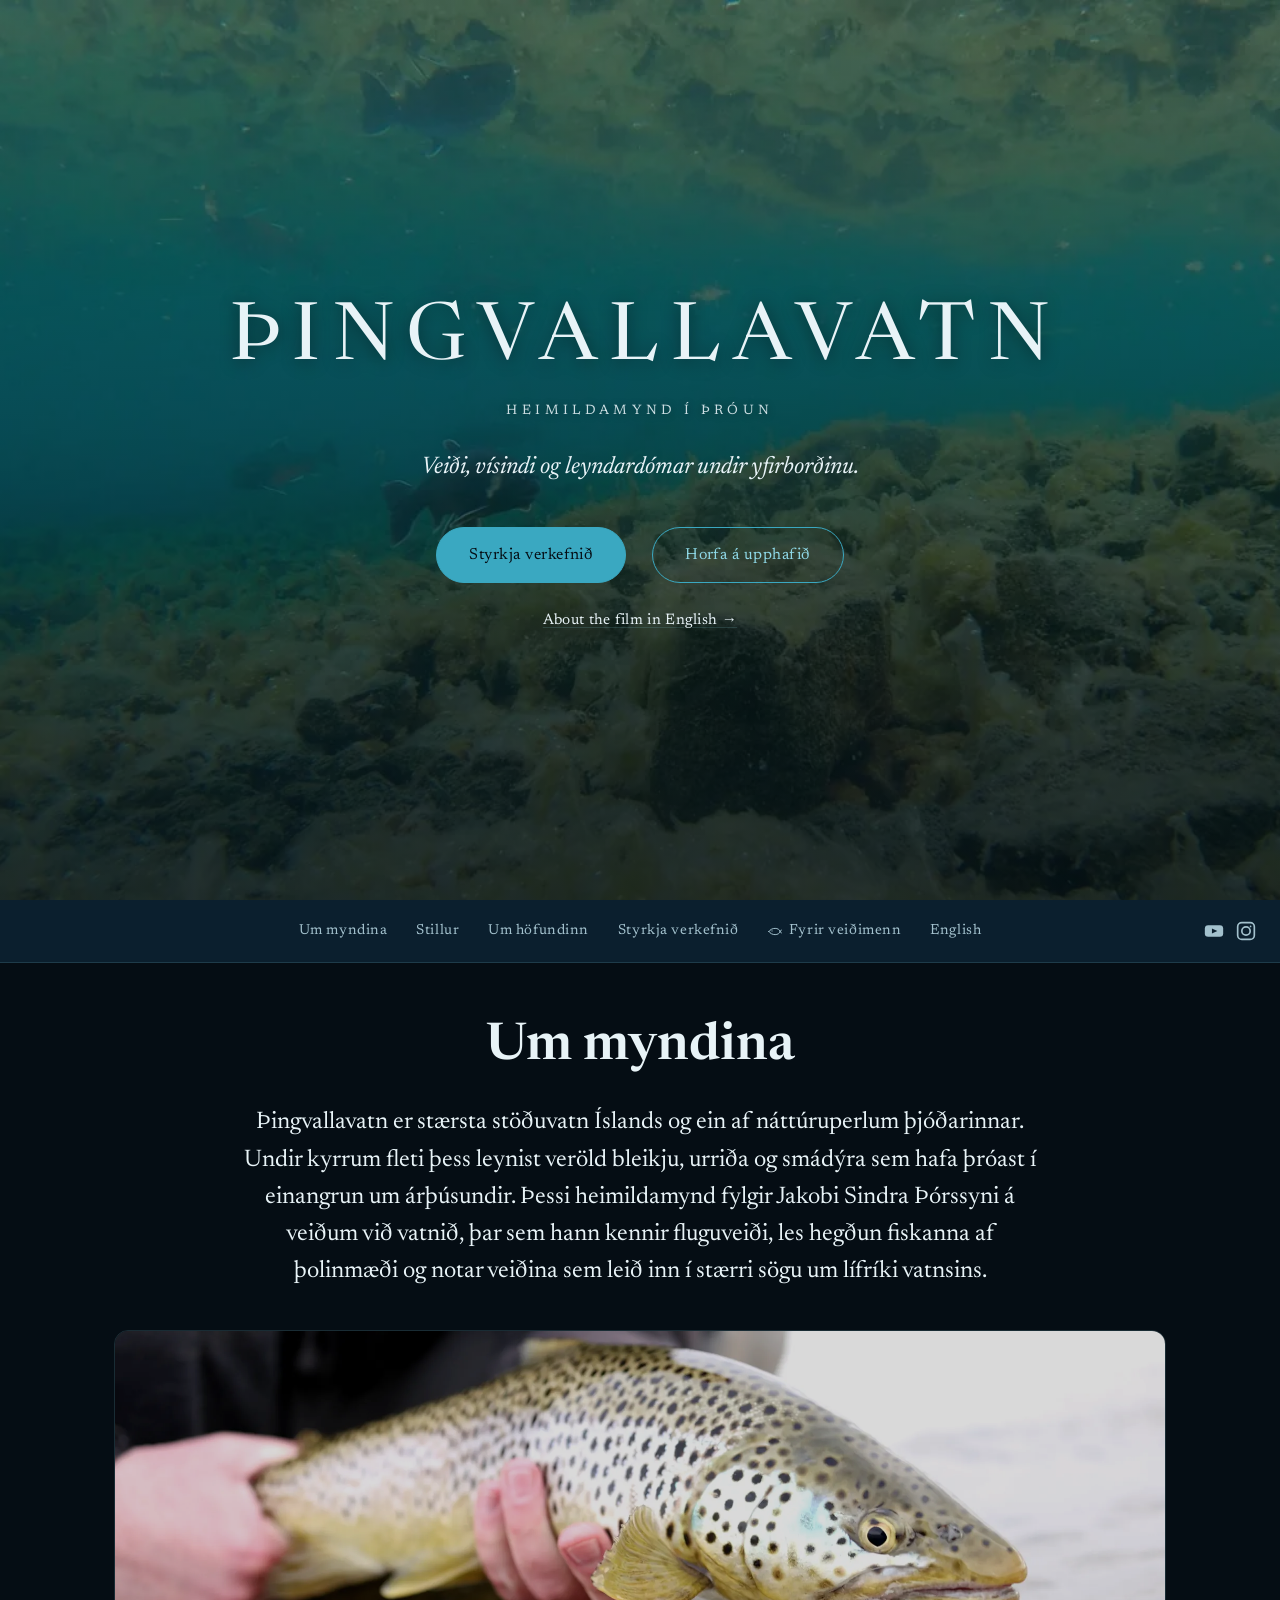
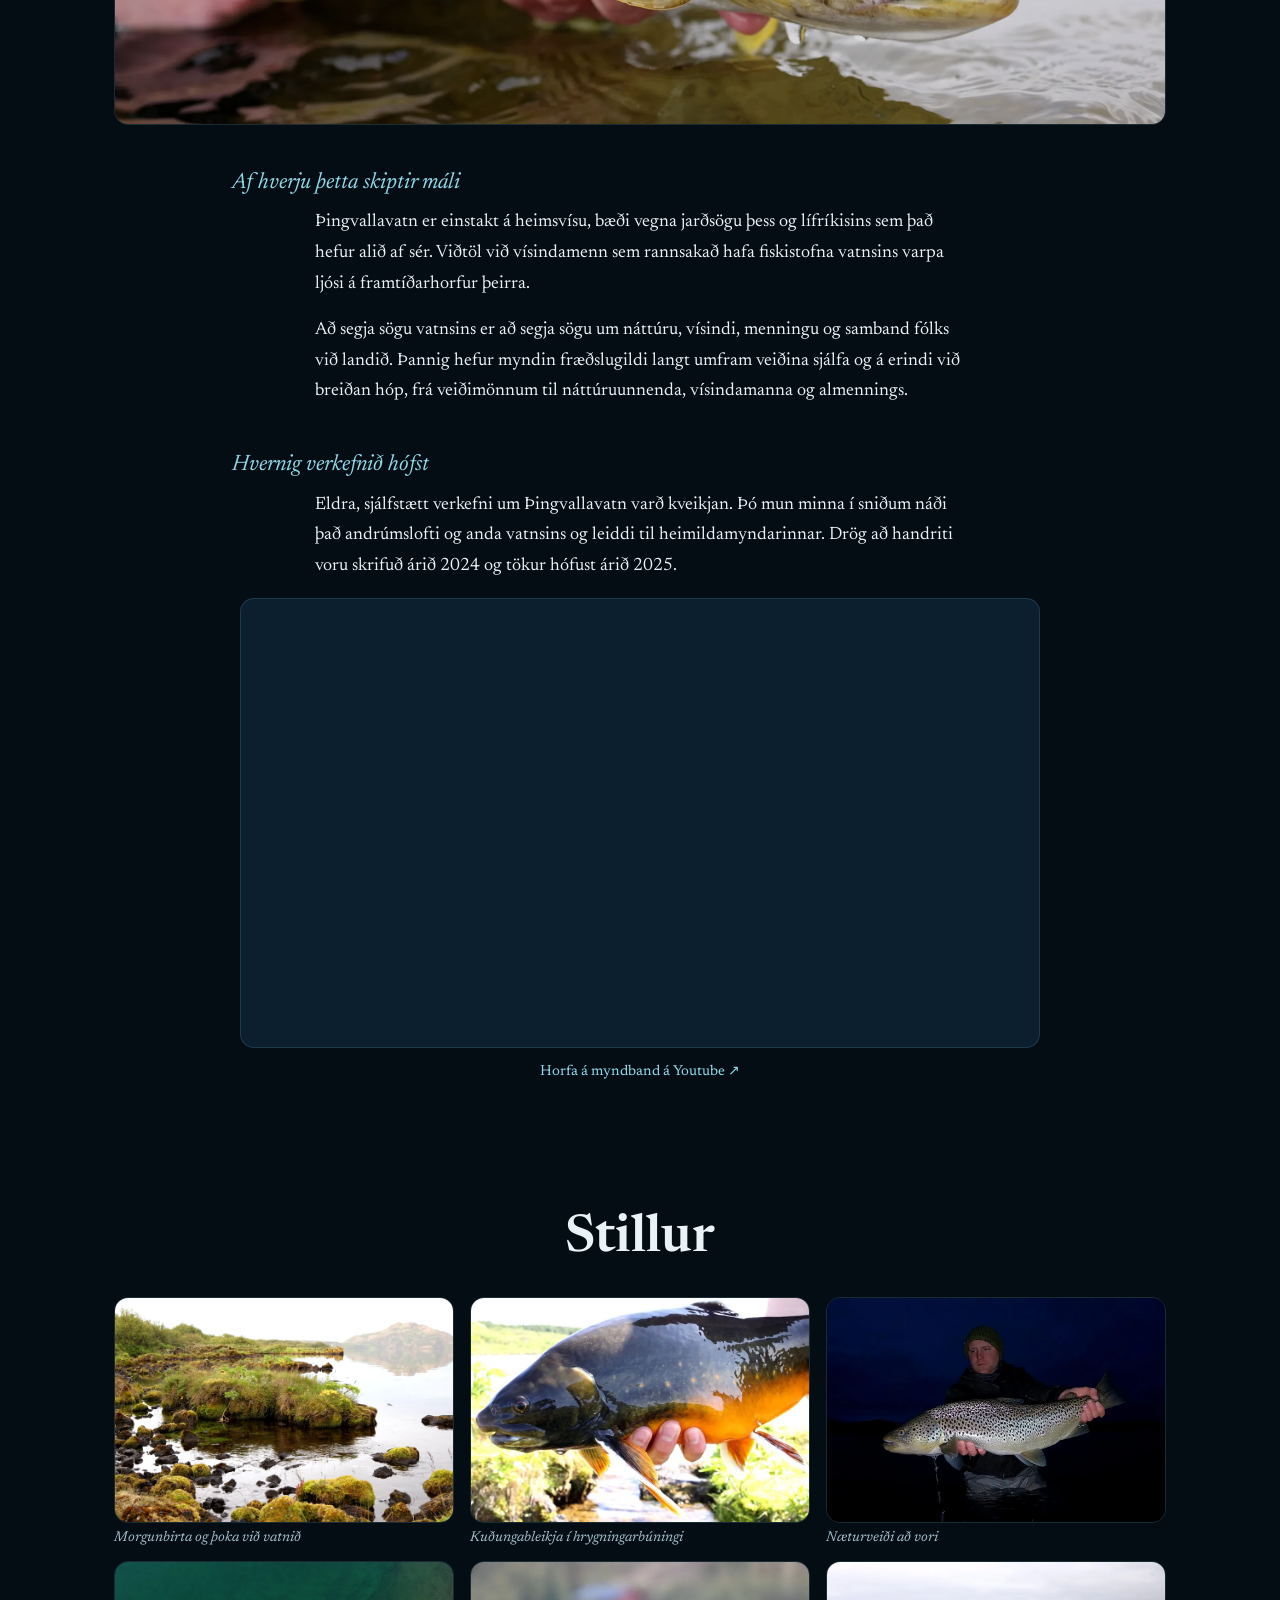
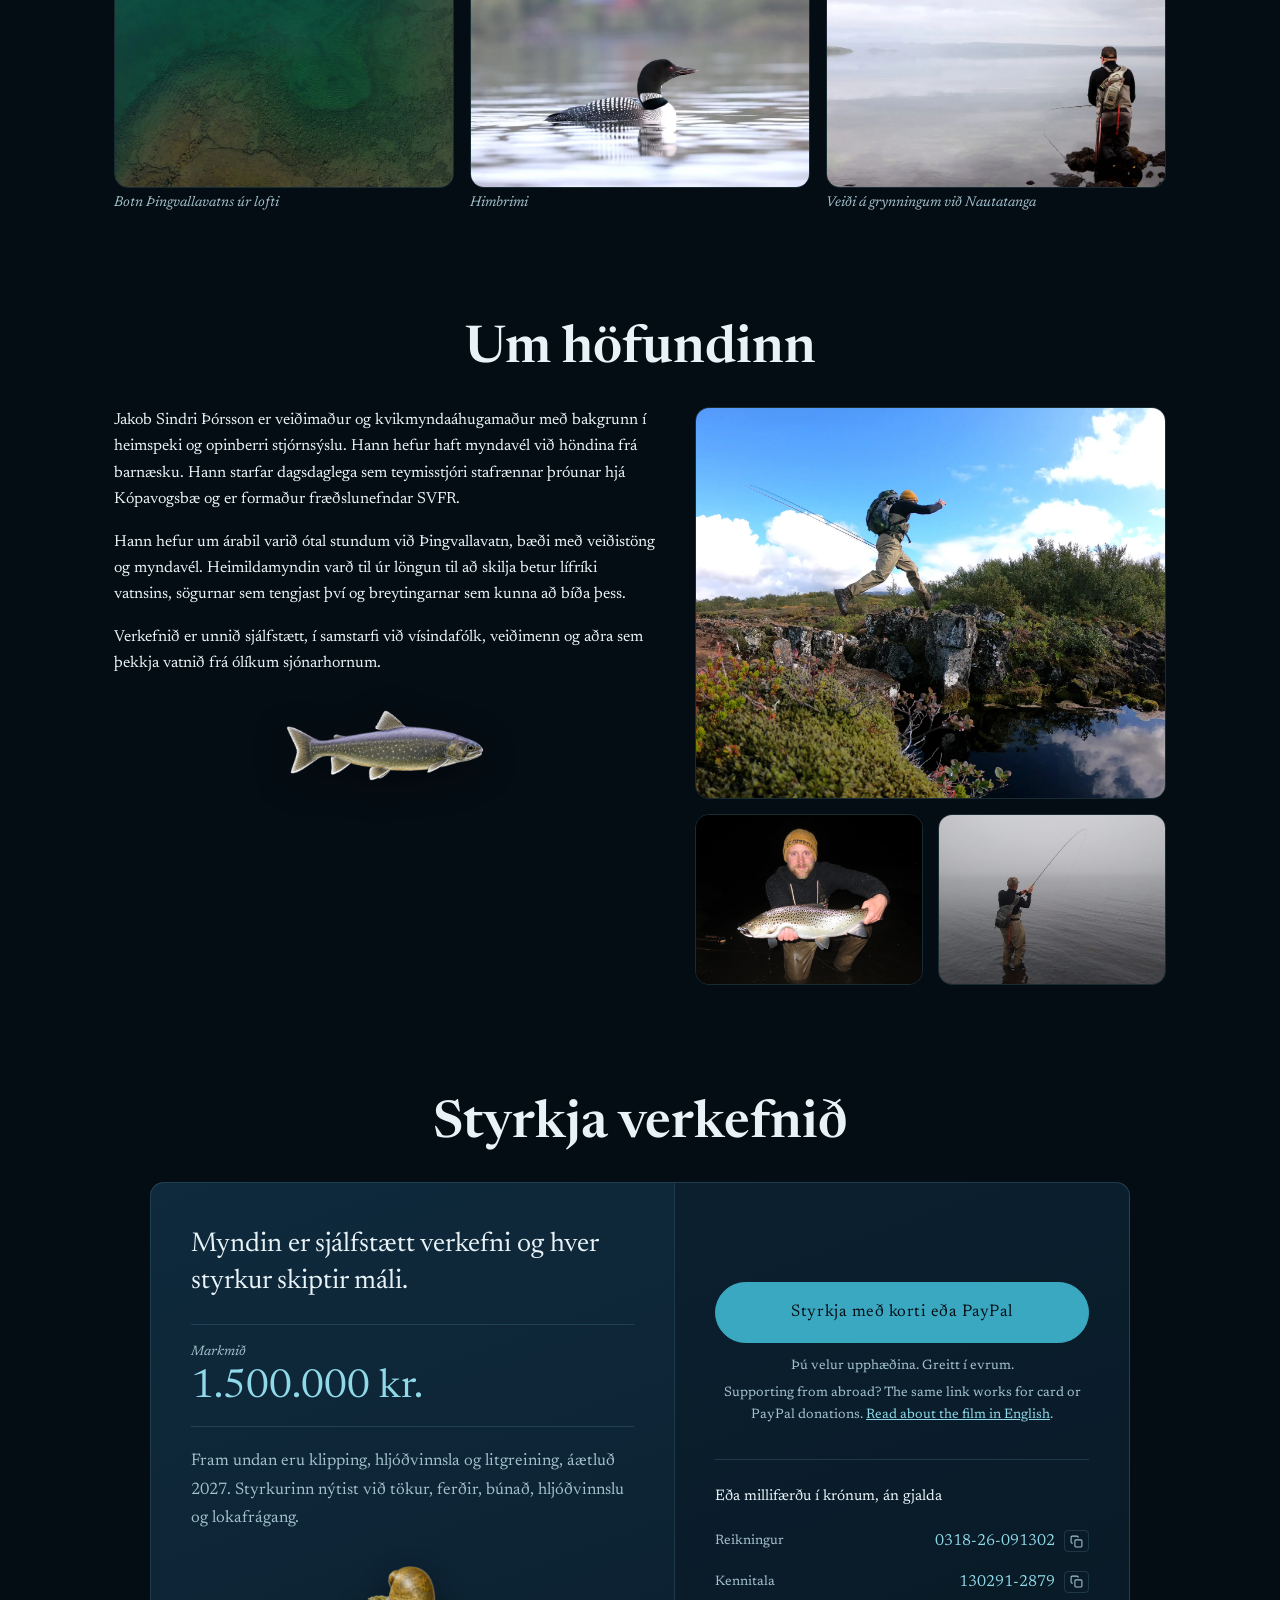
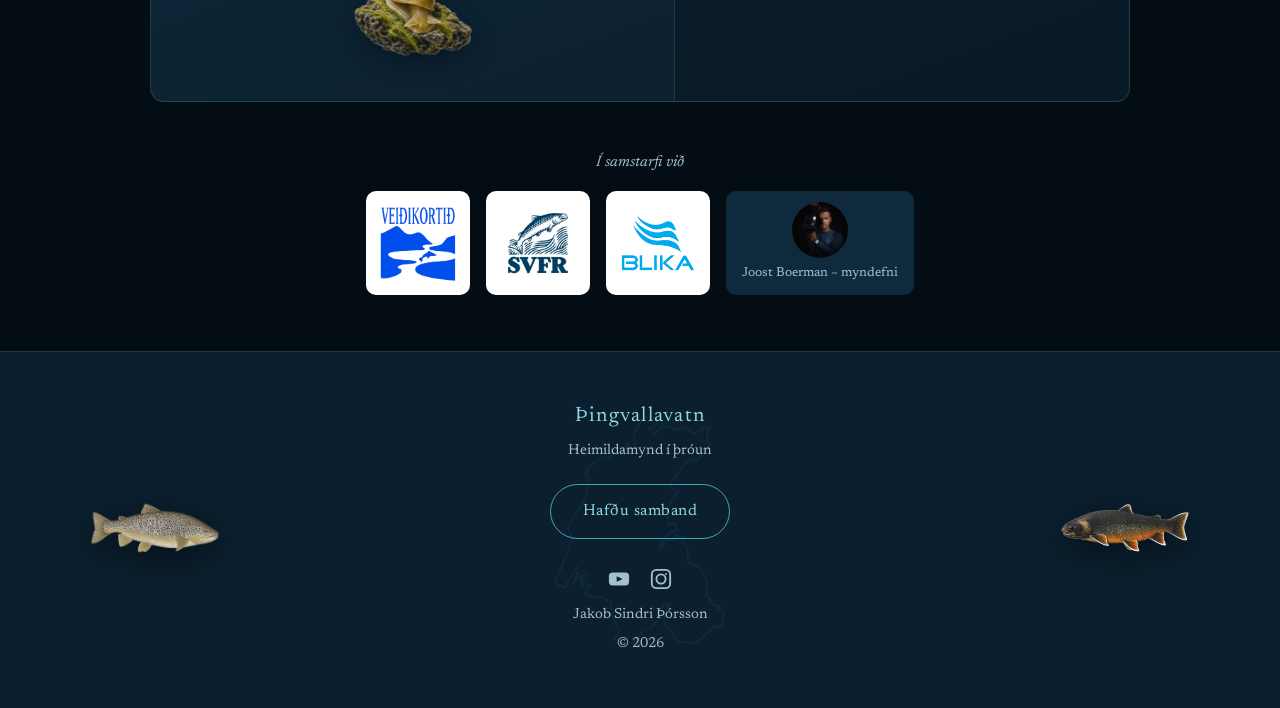
==== commit 79a2439c: "Murtan inni i hofundarhluta, midjud undir textanum" ====
--- a/site/index.html
+++ b/site/index.html
@@ -212,6 +212,8 @@
             Verkefnið er unnið sjálfstætt, í samstarfi við vísindafólk,
             veiðimenn og aðra sem þekkja vatnið frá ólíkum sjónarhornum.
           </p>
+          <!-- Murtan: hluti af höfundarhlutanum, miðjuð undir textanum -->
+          <img class="author-murta" src="assets/illustrations/murta.png" alt="" width="540" height="198" aria-hidden="true" loading="lazy">
         </div>
         <figure class="author-photos">
           <picture>
@@ -237,11 +239,6 @@
         </figure>
       </div>
     </section>
-
-    <!-- Murtan: skilur „Um höfundinn“ frá styrkhlutanum -->
-    <div class="section-divider" aria-hidden="true">
-      <img src="assets/illustrations/murta.png" alt="" width="540" height="198" loading="lazy">
-    </div>
 
     <section class="section support-section" id="leggja-lid">
       <h2>Styrkja verkefnið</h2>
--- a/site/style.css
+++ b/site/style.css
@@ -2389,6 +2389,16 @@
 
 @keyframes illus-fadein { from { opacity: 0; } to { opacity: 1; } }
 
+/* Murtan undir texta höfundar: miðjuð í textadálknum, hluti af hlutanum en ekki sér skilrúm */
+.author-murta {
+  display: block;
+  width: 200px;
+  max-width: 60%;
+  height: auto;
+  margin: 2rem auto 0;
+  filter: drop-shadow(0 8px 18px rgba(0, 0, 0, 0.45));
+}
+
 /* Single illustration used as a divider between sections */
 .section-divider {
   display: flex;
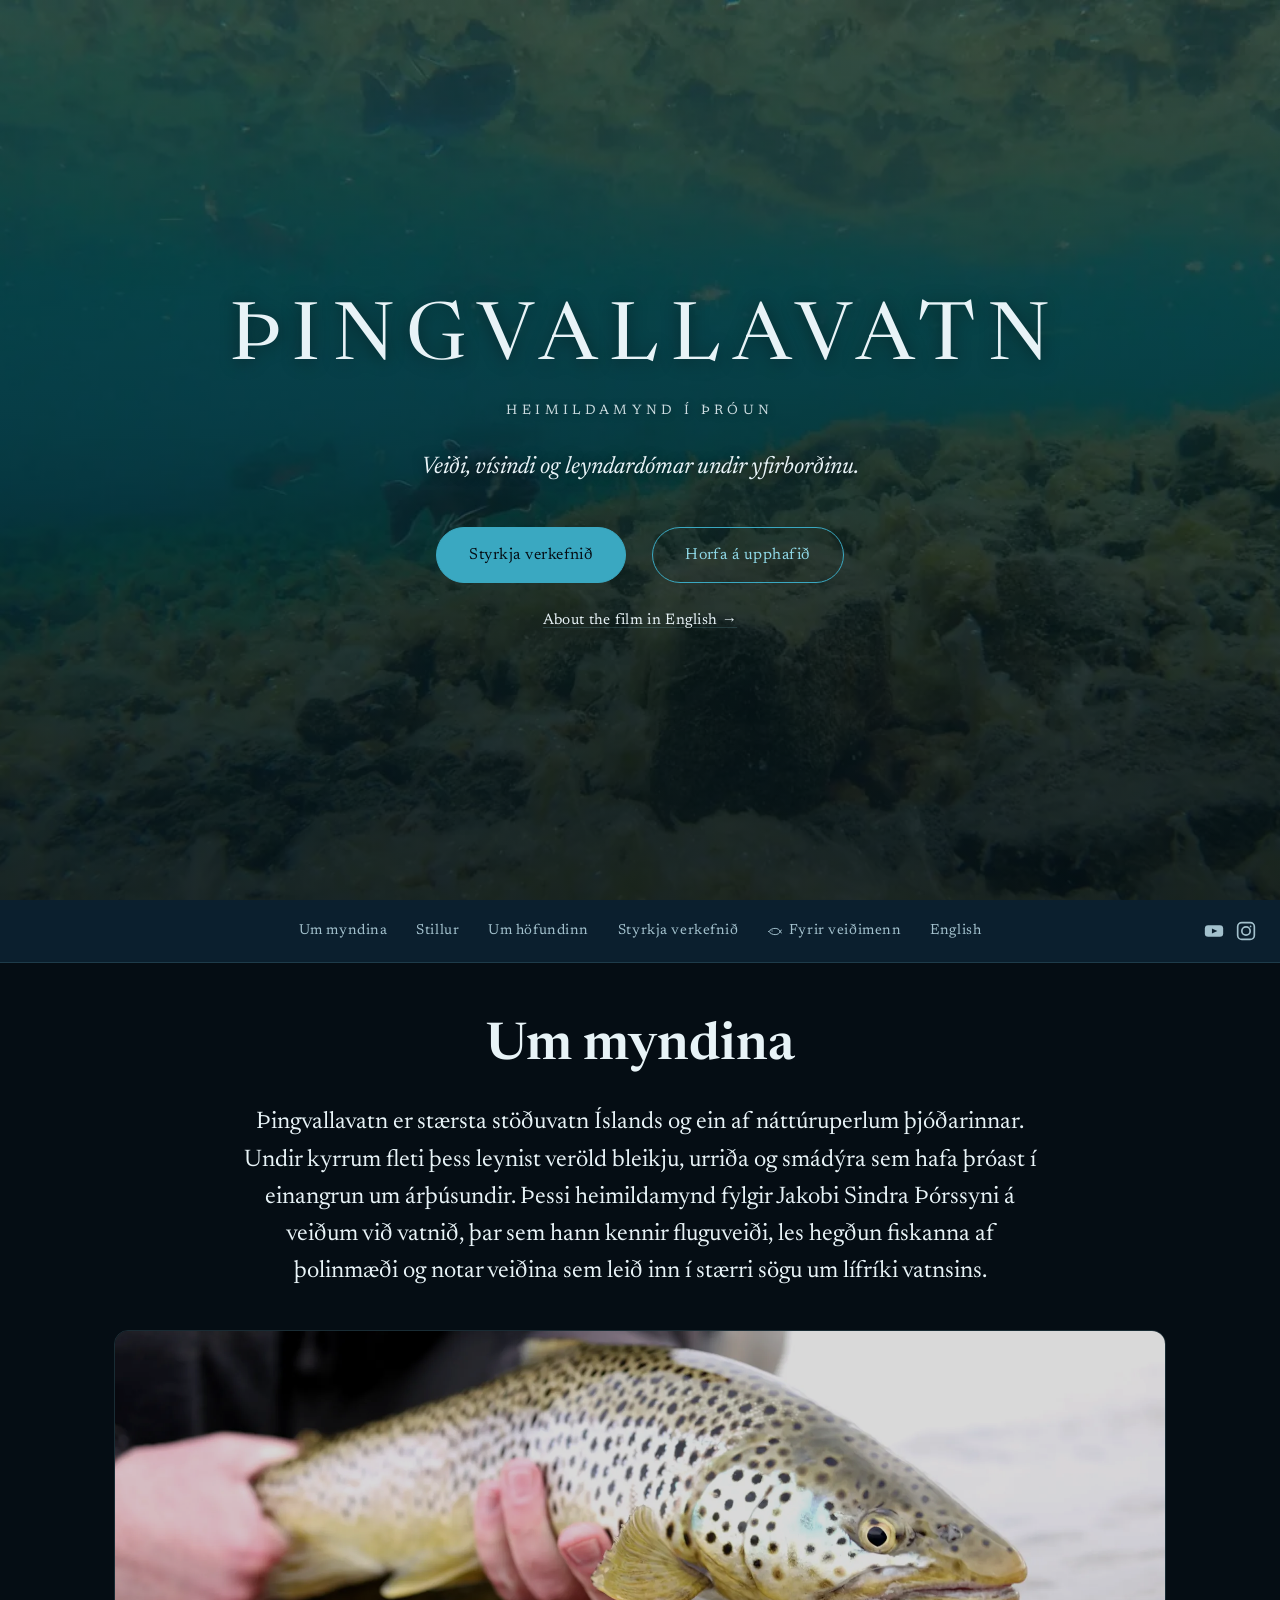
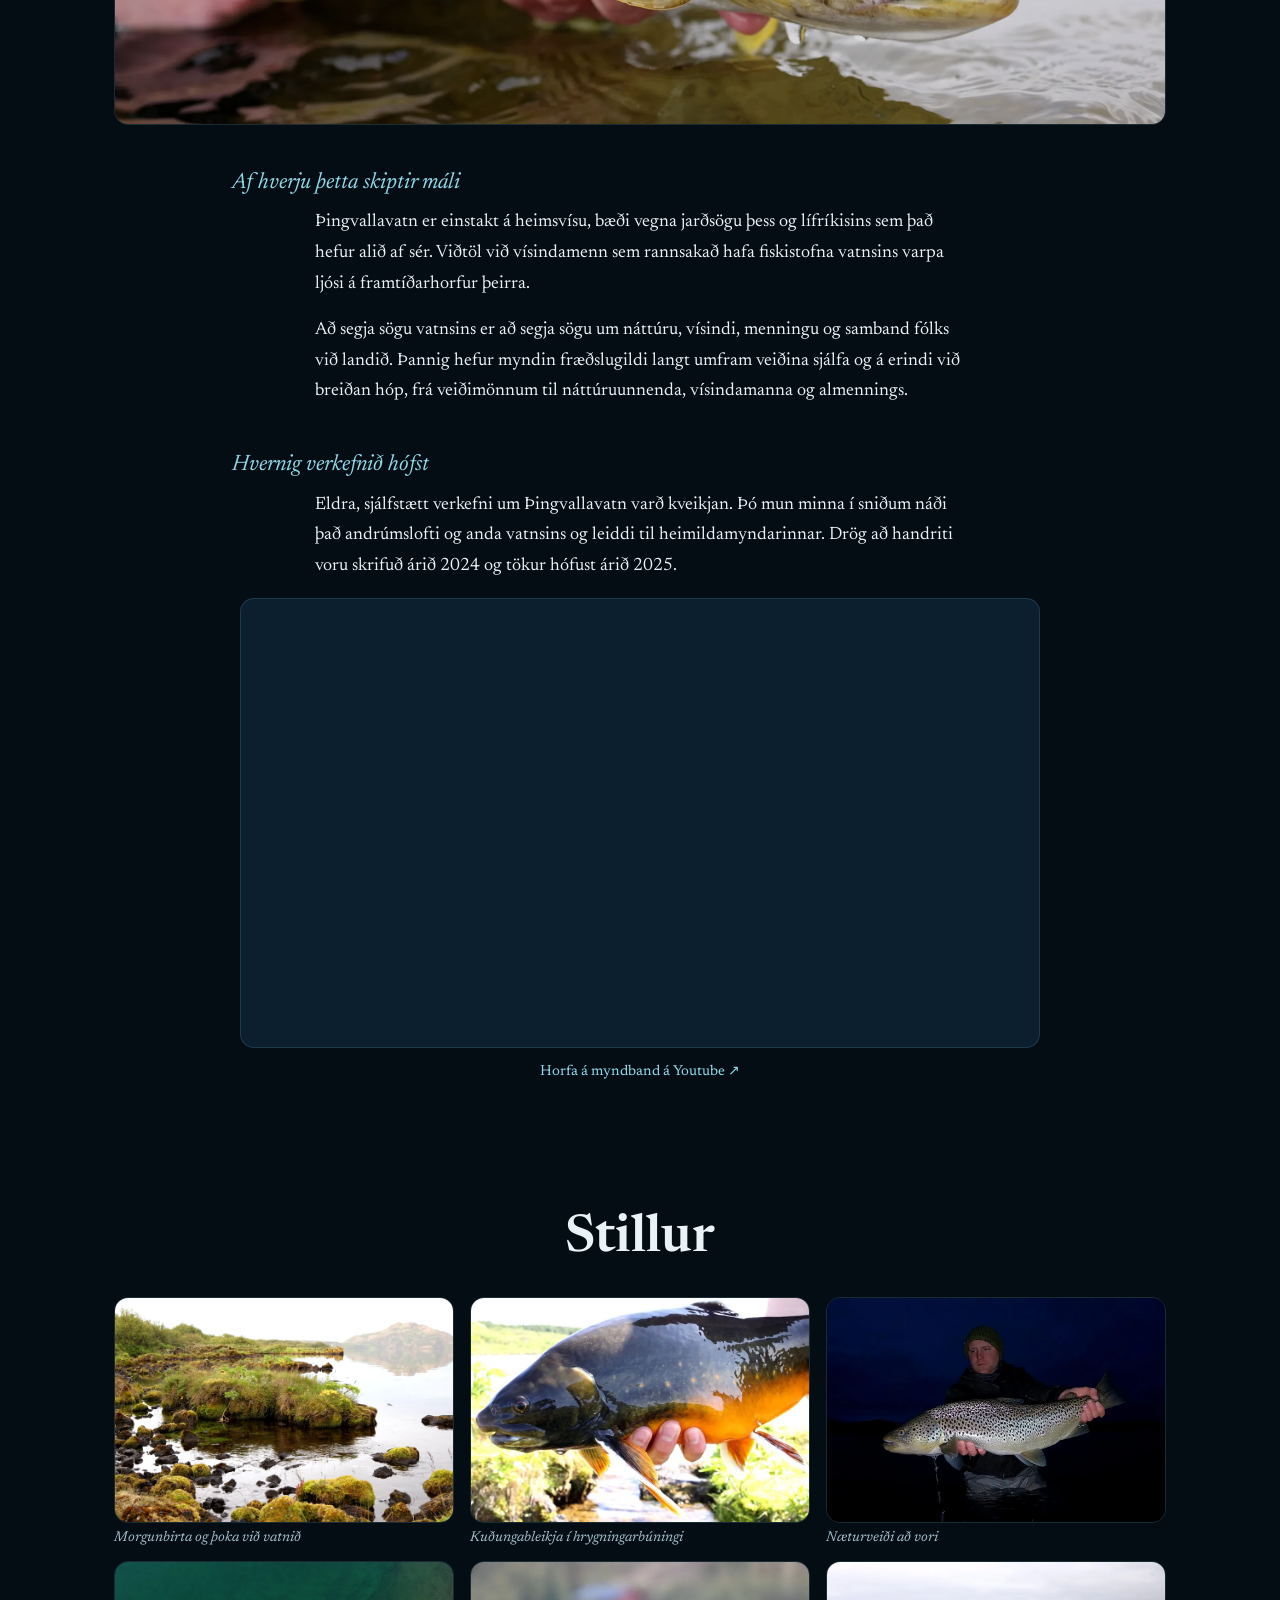
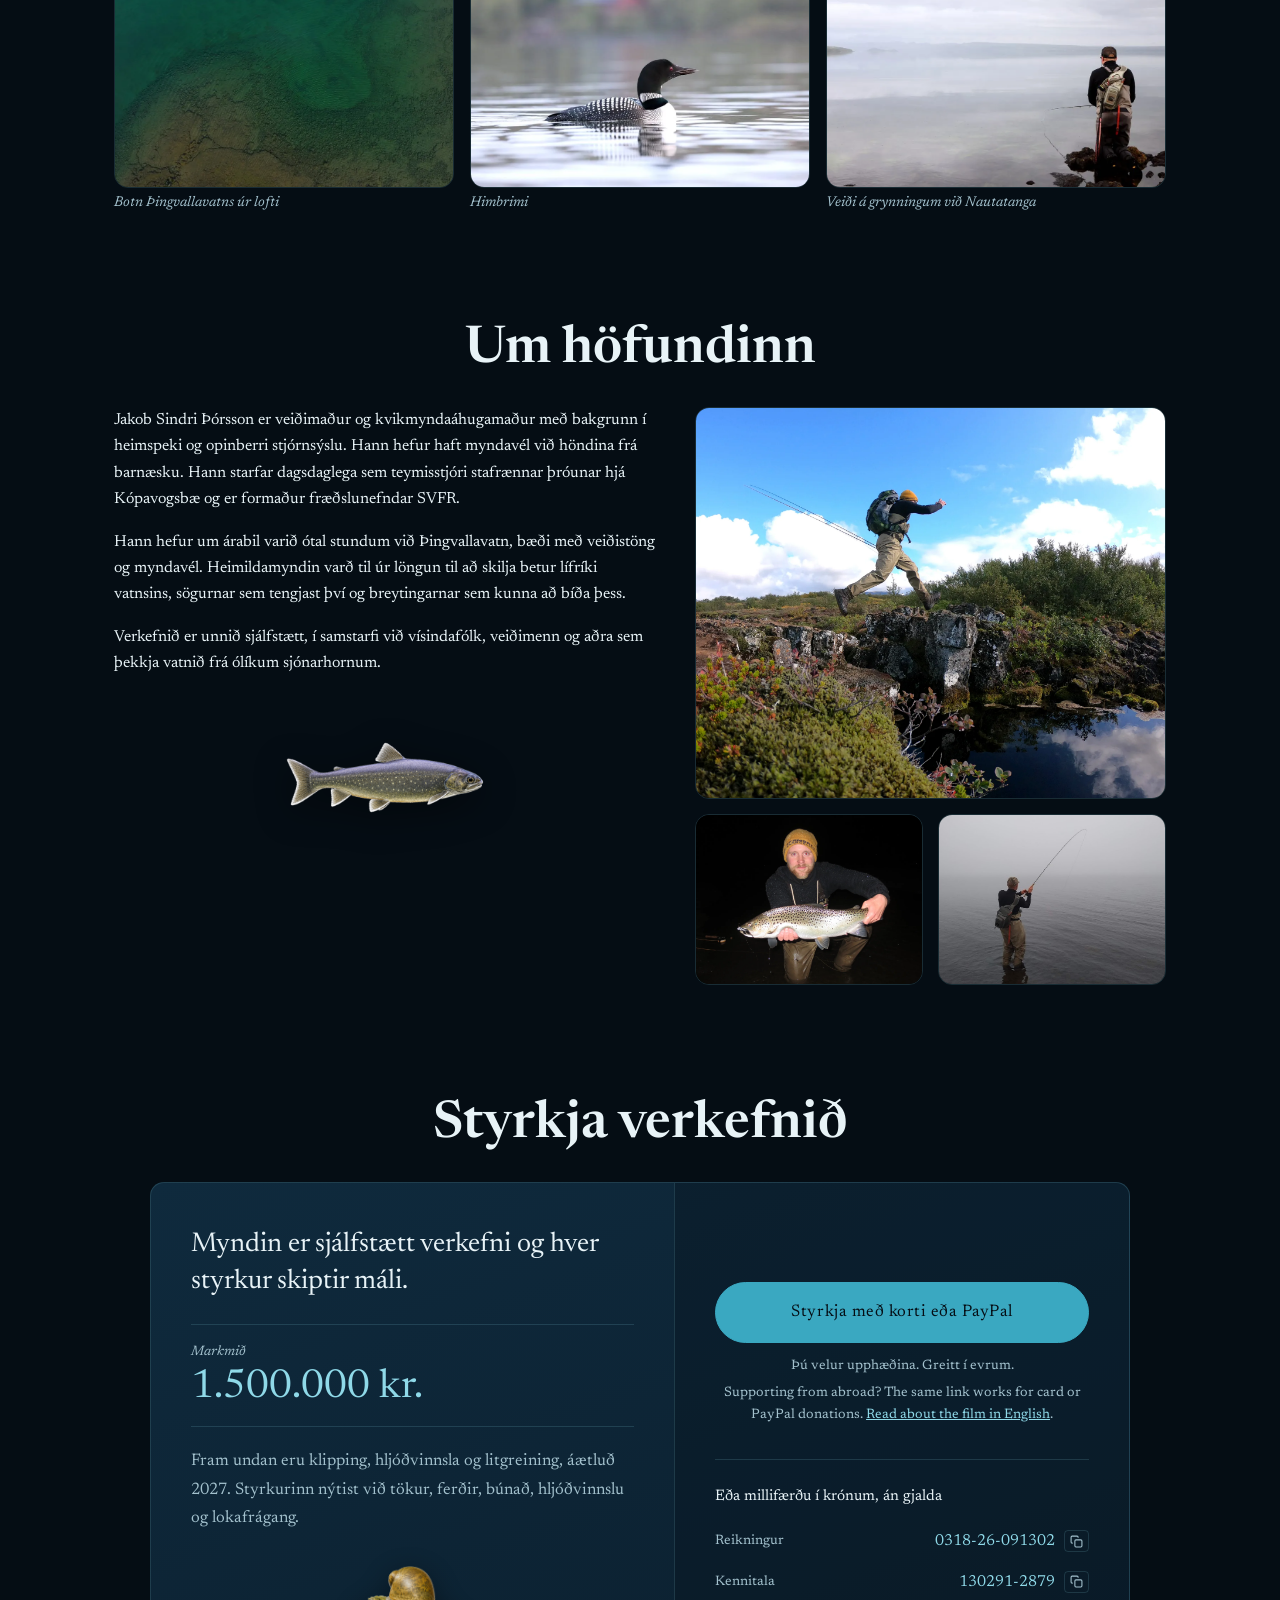
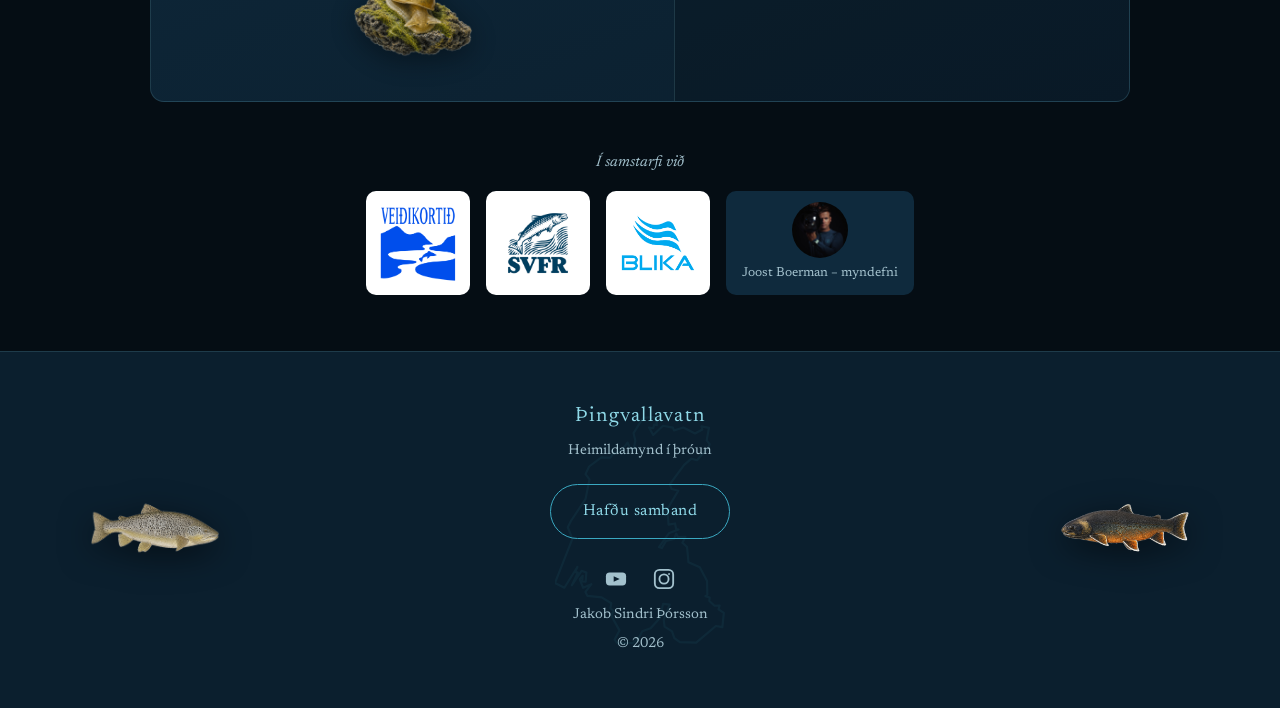
==== commit ab6bcda5: "Lagfæringar úr tæknilegri úttekt (P1 og P2) - Hero: dekkra yfirborð og skuggi undir undirtitli svo t" ====
--- a/site/index.html
+++ b/site/index.html
@@ -50,12 +50,21 @@
     <script>
       (function () {
         var v = document.currentScript.previousElementSibling;
-        if (!window.matchMedia("(prefers-reduced-motion: reduce)").matches) {
-          var source = v.querySelector("source[data-src]");
-          source.src = source.dataset.src;
-          v.preload = "auto";
-          v.load();
-          v.play().catch(function () {});
+        // Myndbandið er 7,8 MB. Það er ekki sótt ef notandi biður um minni hreyfingu, hefur kveikt á
+        // gagnasparnaði eða er á hægri tengingu (þá stendur kyrrmyndin). Annars er það sótt eftir að
+        // síðan hefur hlaðist, svo það keppi ekki við texta og myndir.
+        var c = navigator.connection || {};
+        var slow = c.saveData || /(^|-)2g$|^3g$/.test(c.effectiveType || "");
+        if (!window.matchMedia("(prefers-reduced-motion: reduce)").matches && !slow) {
+          var start = function () {
+            var source = v.querySelector("source[data-src]");
+            source.src = source.dataset.src;
+            v.preload = "auto";
+            v.load();
+            v.play().catch(function () {});
+          };
+          if (document.readyState === "complete") start();
+          else window.addEventListener("load", start, { once: true });
         }
       })();
     </script>
@@ -186,7 +195,6 @@
       <dialog class="still-dialog" id="still-dialog" aria-label="Stækkuð mynd">
         <form method="dialog"><button class="still-close" aria-label="Loka">&#10005;</button></form>
         <figure>
-          <img id="still-dialog-img" alt="">
           <figcaption id="still-dialog-caption"></figcaption>
         </figure>
       </dialog>
@@ -273,6 +281,8 @@
           <!-- Millifærsla: aukaleið fyrir Íslendinga. Í krónum og án gjalda, ólíkt PayPal (evrur, gjald af hverri greiðslu). -->
           <div class="fund-transfer">
             <p class="fund-transfer-title">Eða millifærðu í krónum, án gjalda</p>
+            <!-- Skjálesarar heyra „Afritað“ hér þegar ýtt er á afritunarhnapp -->
+            <span class="sr-only" id="copy-status" aria-live="polite"></span>
             <dl class="fund-account">
               <div class="fund-account-row">
                 <dt>Reikningur</dt>
--- a/site/style.css
+++ b/site/style.css
@@ -112,7 +112,8 @@
   content: "";
   position: absolute;
   inset: 0;
-  background: linear-gradient(to bottom, rgba(4, 15, 24, 0.32) 0%, rgba(4, 15, 24, 0.78) 100%);
+  /* Dekkra yfirborð svo texti yfir myndbandinu nái 4,5:1 birtuskilum óháð ramma (var 0,32 efst) */
+  background: linear-gradient(to bottom, rgba(4, 15, 24, 0.5) 0%, rgba(4, 15, 24, 0.82) 100%);
   z-index: 1;
   pointer-events: none;
 }
@@ -172,6 +173,7 @@
   font-size: clamp(1.1rem, 3vw, 1.5rem);
   color: var(--color-text);
   font-style: italic;
+  text-shadow: 0 1px 12px rgba(0, 0, 0, 0.6);
 }
 
 .hero-buttons {
@@ -1527,7 +1529,7 @@
   background: rgba(15, 42, 61, 0.45);
 }
 
-.section .now-detail h2 {
+.section .now-detail h3 {
   font-size: 1.25rem;
   font-weight: 400;
   font-style: italic;
@@ -2021,11 +2023,15 @@
 .footer-social {
   display: flex;
   justify-content: center;
-  gap: 1.2rem;
+  gap: 1.6rem;
   margin: 0.8rem 0;
 }
 
+/* Táknin eru 22px; padding gefur 44px snertisvæði, neikvæð spássía heldur útlitinu óbreyttu */
 .footer-social a {
+  display: block;
+  padding: 11px;
+  margin: -11px;
   color: var(--color-text-muted);
   transition: color 0.2s;
 }
@@ -2395,7 +2401,7 @@
   width: 200px;
   max-width: 60%;
   height: auto;
-  margin: 2rem auto 0;
+  margin: 4rem auto 0;
   filter: drop-shadow(0 8px 18px rgba(0, 0, 0, 0.45));
 }
 
